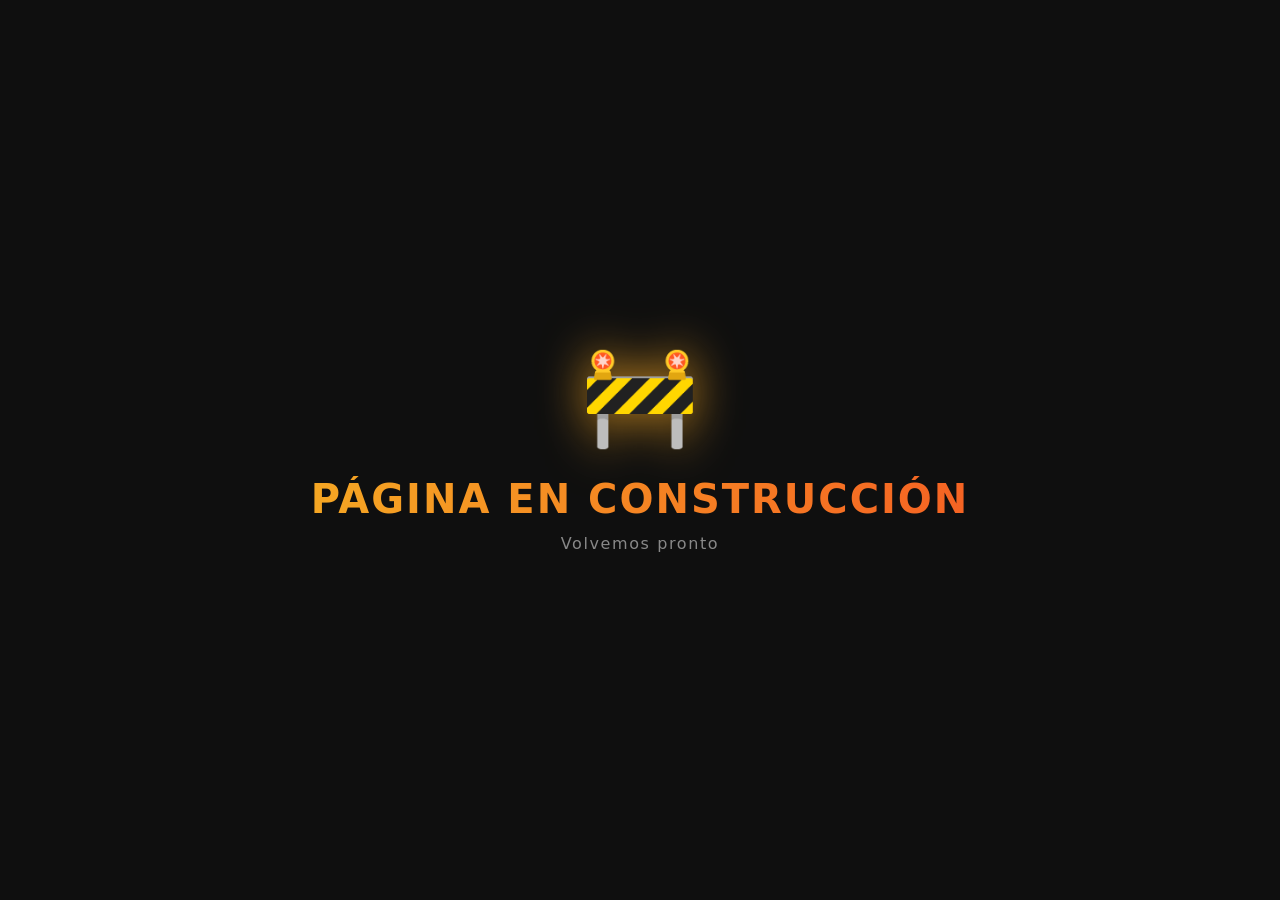
==== index.html @ d02bc83e "commit initial" ====
<!DOCTYPE html>
<html lang="es">
<head>
  <meta charset="UTF-8" />
  <meta name="viewport" content="width=device-width, initial-scale=1.0" />
  <title>Página en Construcción</title>
  <style>
    *, *::before, *::after {
      box-sizing: border-box;
      margin: 0;
      padding: 0;
    }

    body {
      min-height: 100vh;
      display: flex;
      flex-direction: column;
      align-items: center;
      justify-content: center;
      background: #0f0f0f;
      color: #f0f0f0;
      font-family: 'Segoe UI', system-ui, sans-serif;
      overflow: hidden;
    }

    .icon {
      font-size: 6rem;
      animation: bounce 2s ease-in-out infinite;
      filter: drop-shadow(0 0 24px #f5a623cc);
      line-height: 1;
    }

    .title {
      margin-top: 2rem;
      font-size: clamp(1.5rem, 5vw, 2.5rem);
      font-weight: 700;
      letter-spacing: 0.05em;
      text-transform: uppercase;
      background: linear-gradient(90deg, #f5a623, #f56323, #f5a623);
      background-size: 200% auto;
      -webkit-background-clip: text;
      -webkit-text-fill-color: transparent;
      background-clip: text;
      animation: shine 3s linear infinite;
    }

    .subtitle {
      margin-top: 0.75rem;
      font-size: 1rem;
      color: #888;
      letter-spacing: 0.1em;
    }

    @keyframes bounce {
      0%, 100% { transform: translateY(0); }
      50%       { transform: translateY(-18px); }
    }

    @keyframes shine {
      to { background-position: 200% center; }
    }
  </style>
</head>
<body>
  <div class="icon">🚧</div>
  <h1 class="title">Página en Construcción</h1>
  <p class="subtitle">Volvemos pronto</p>
</body>
</html>
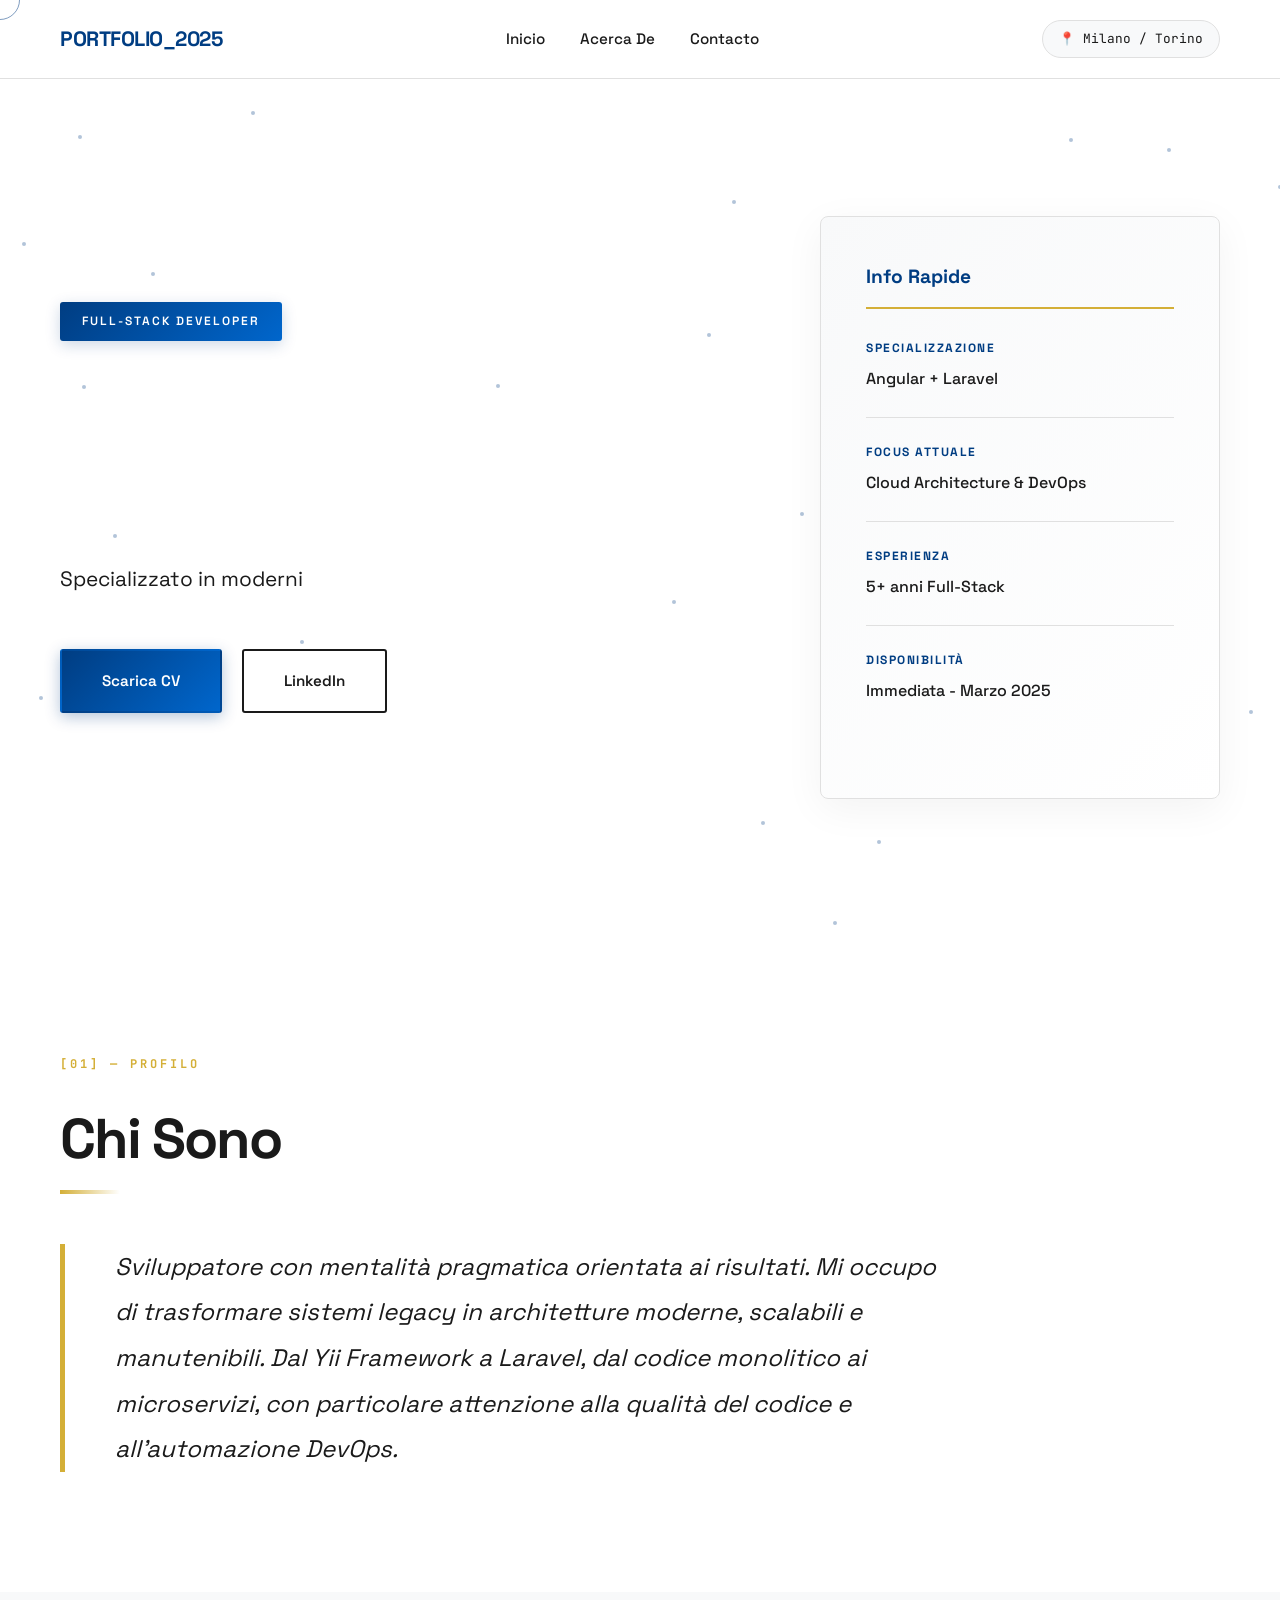
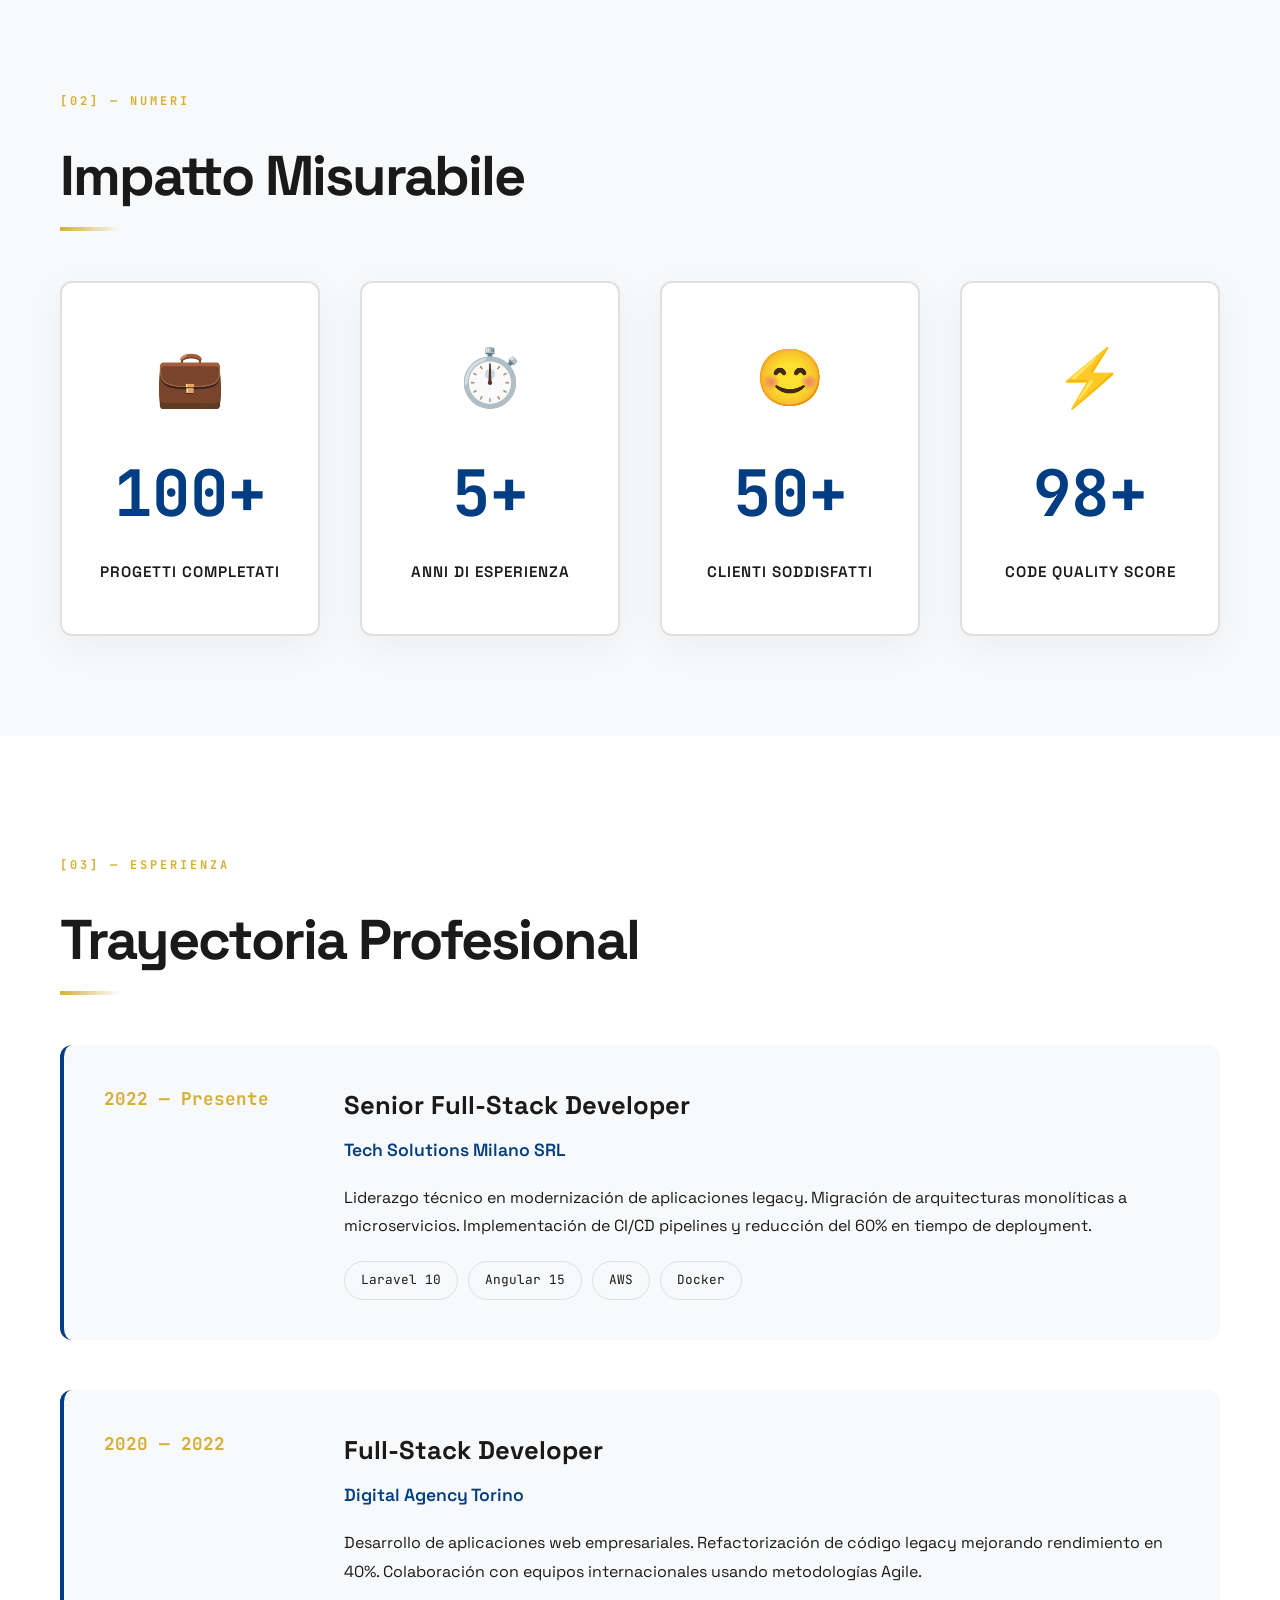
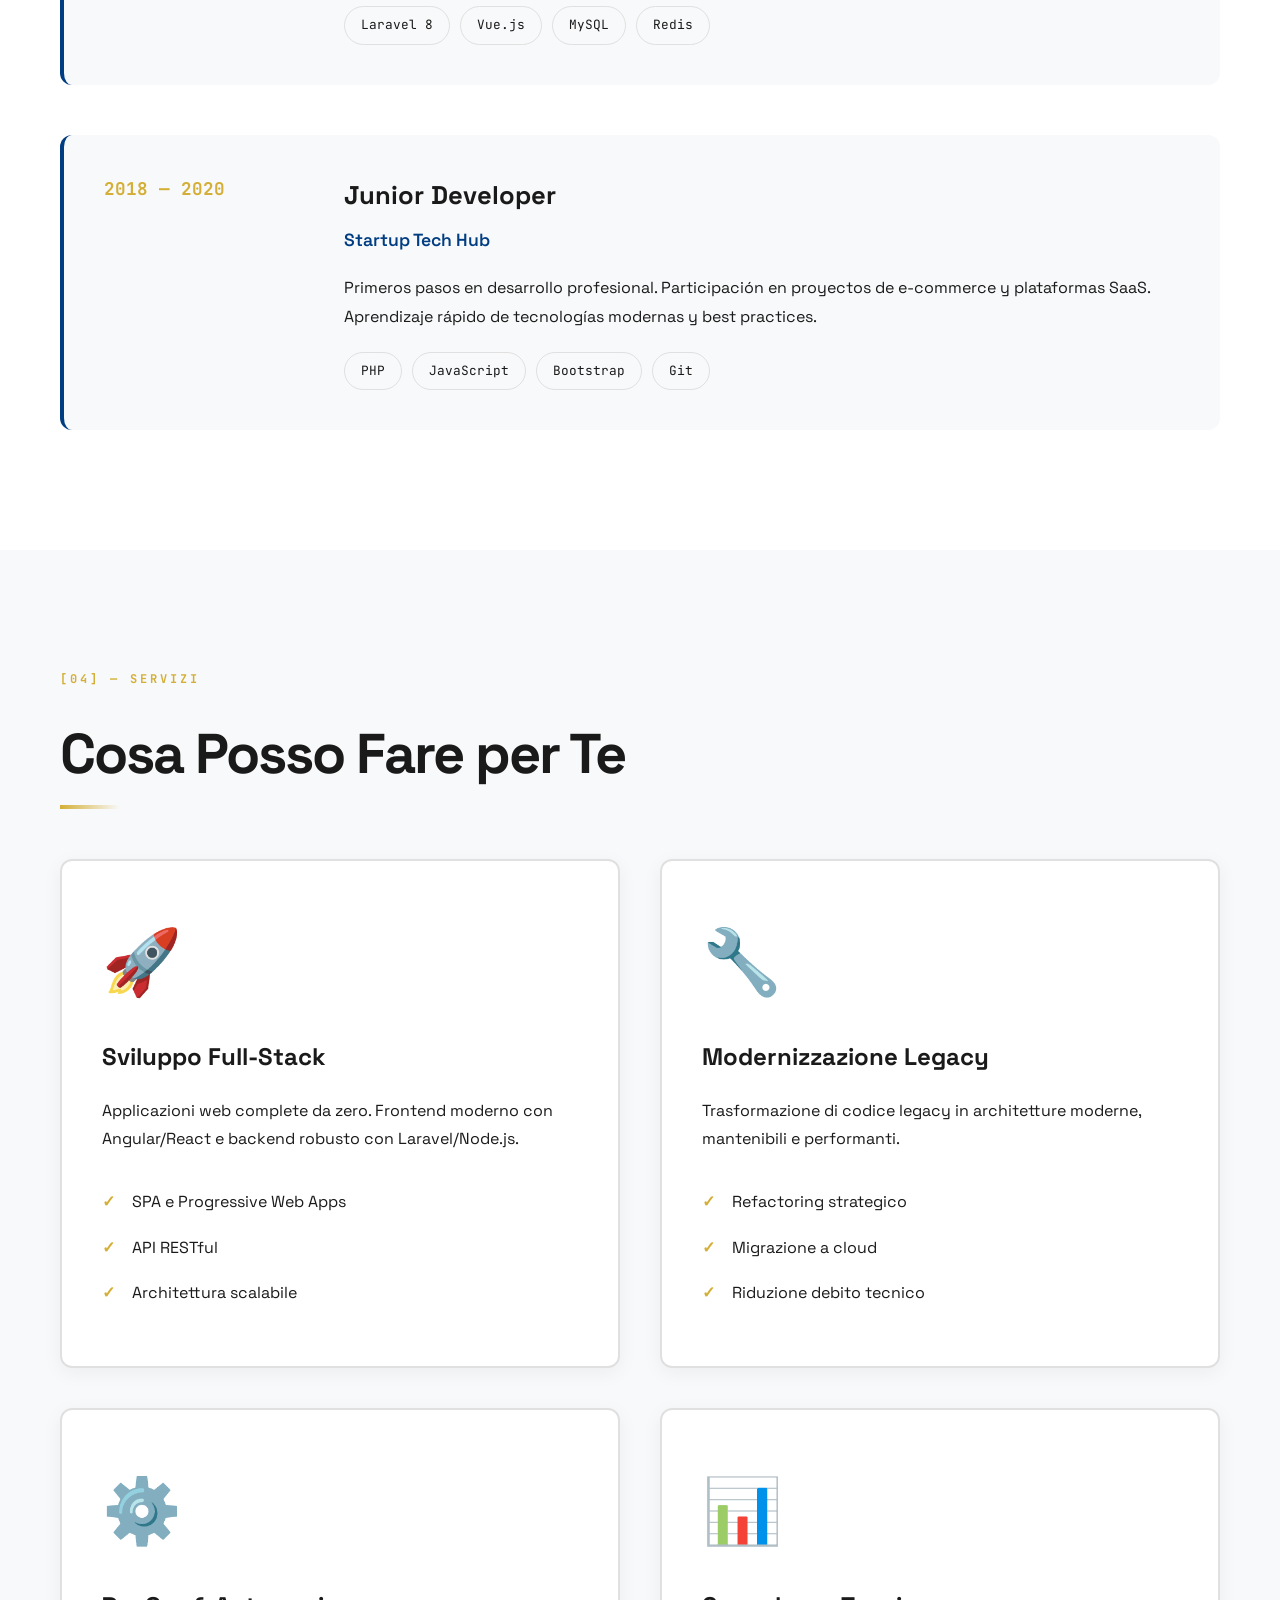
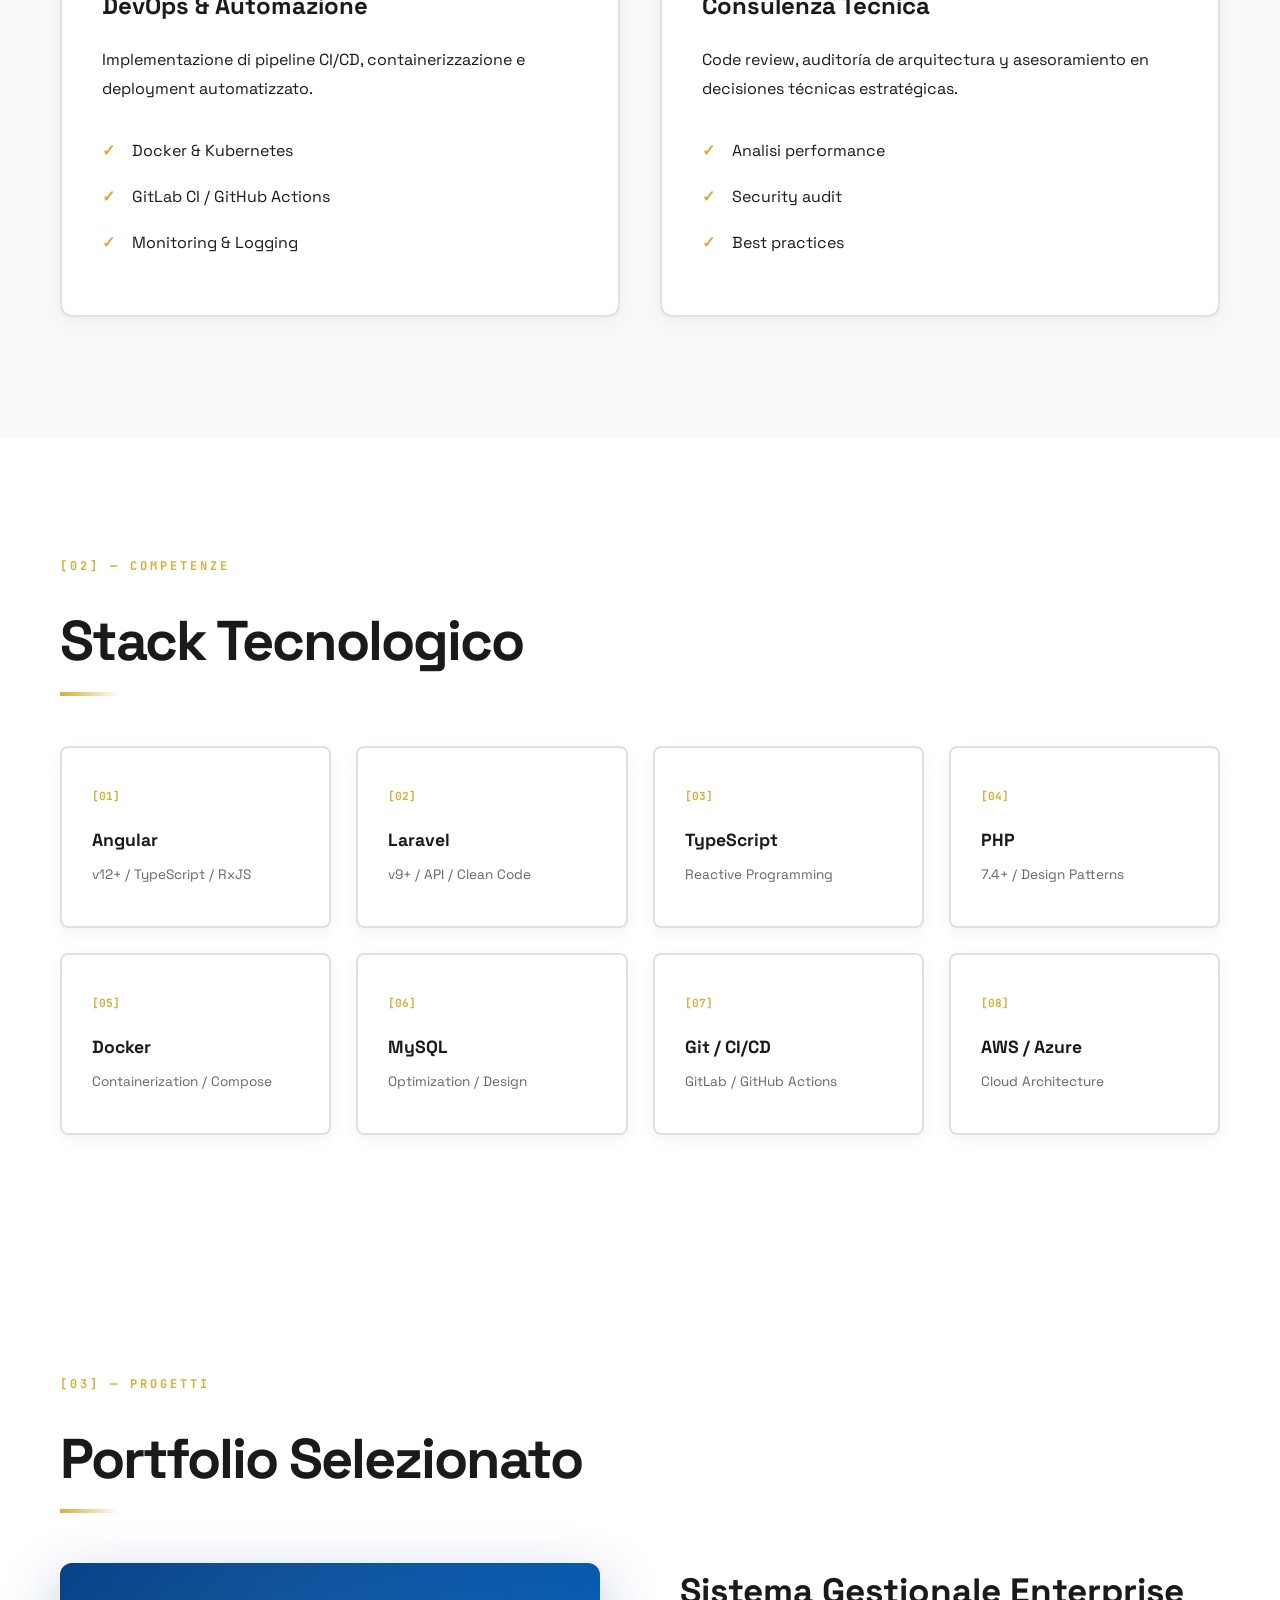
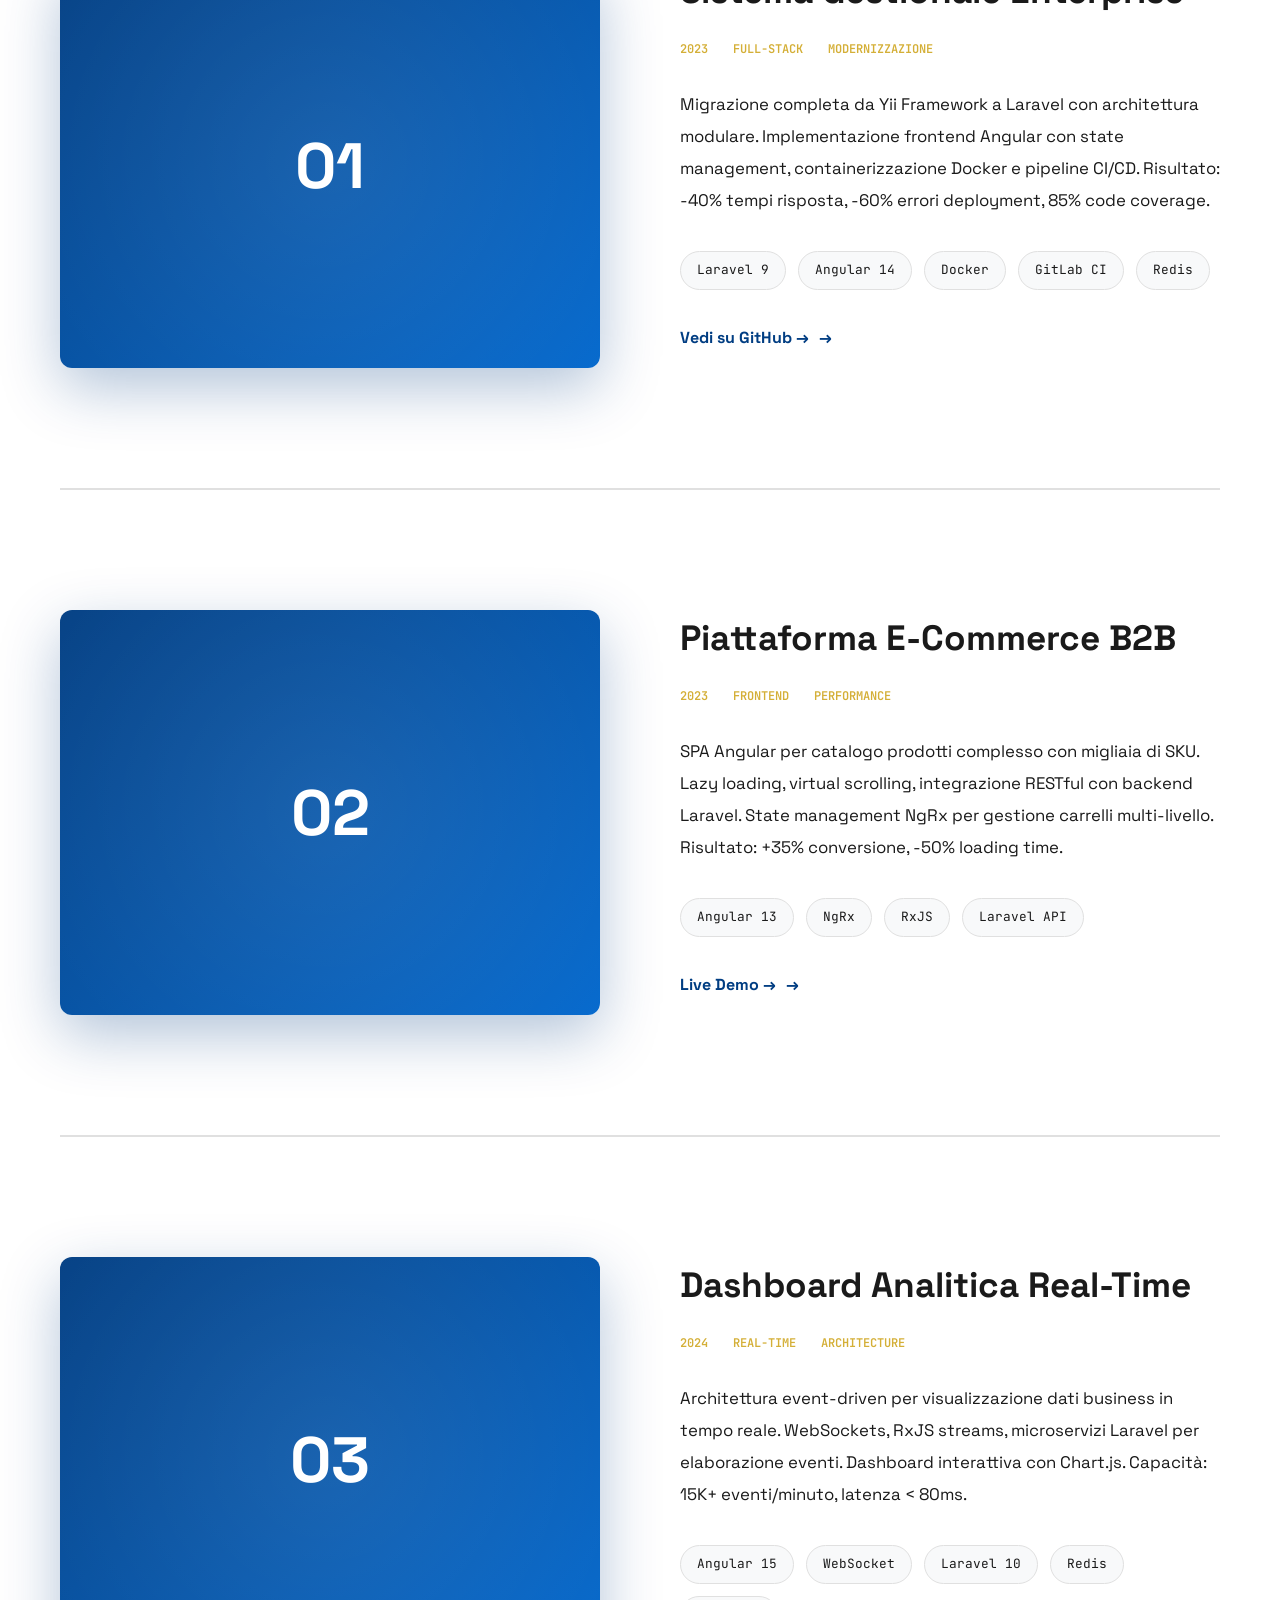
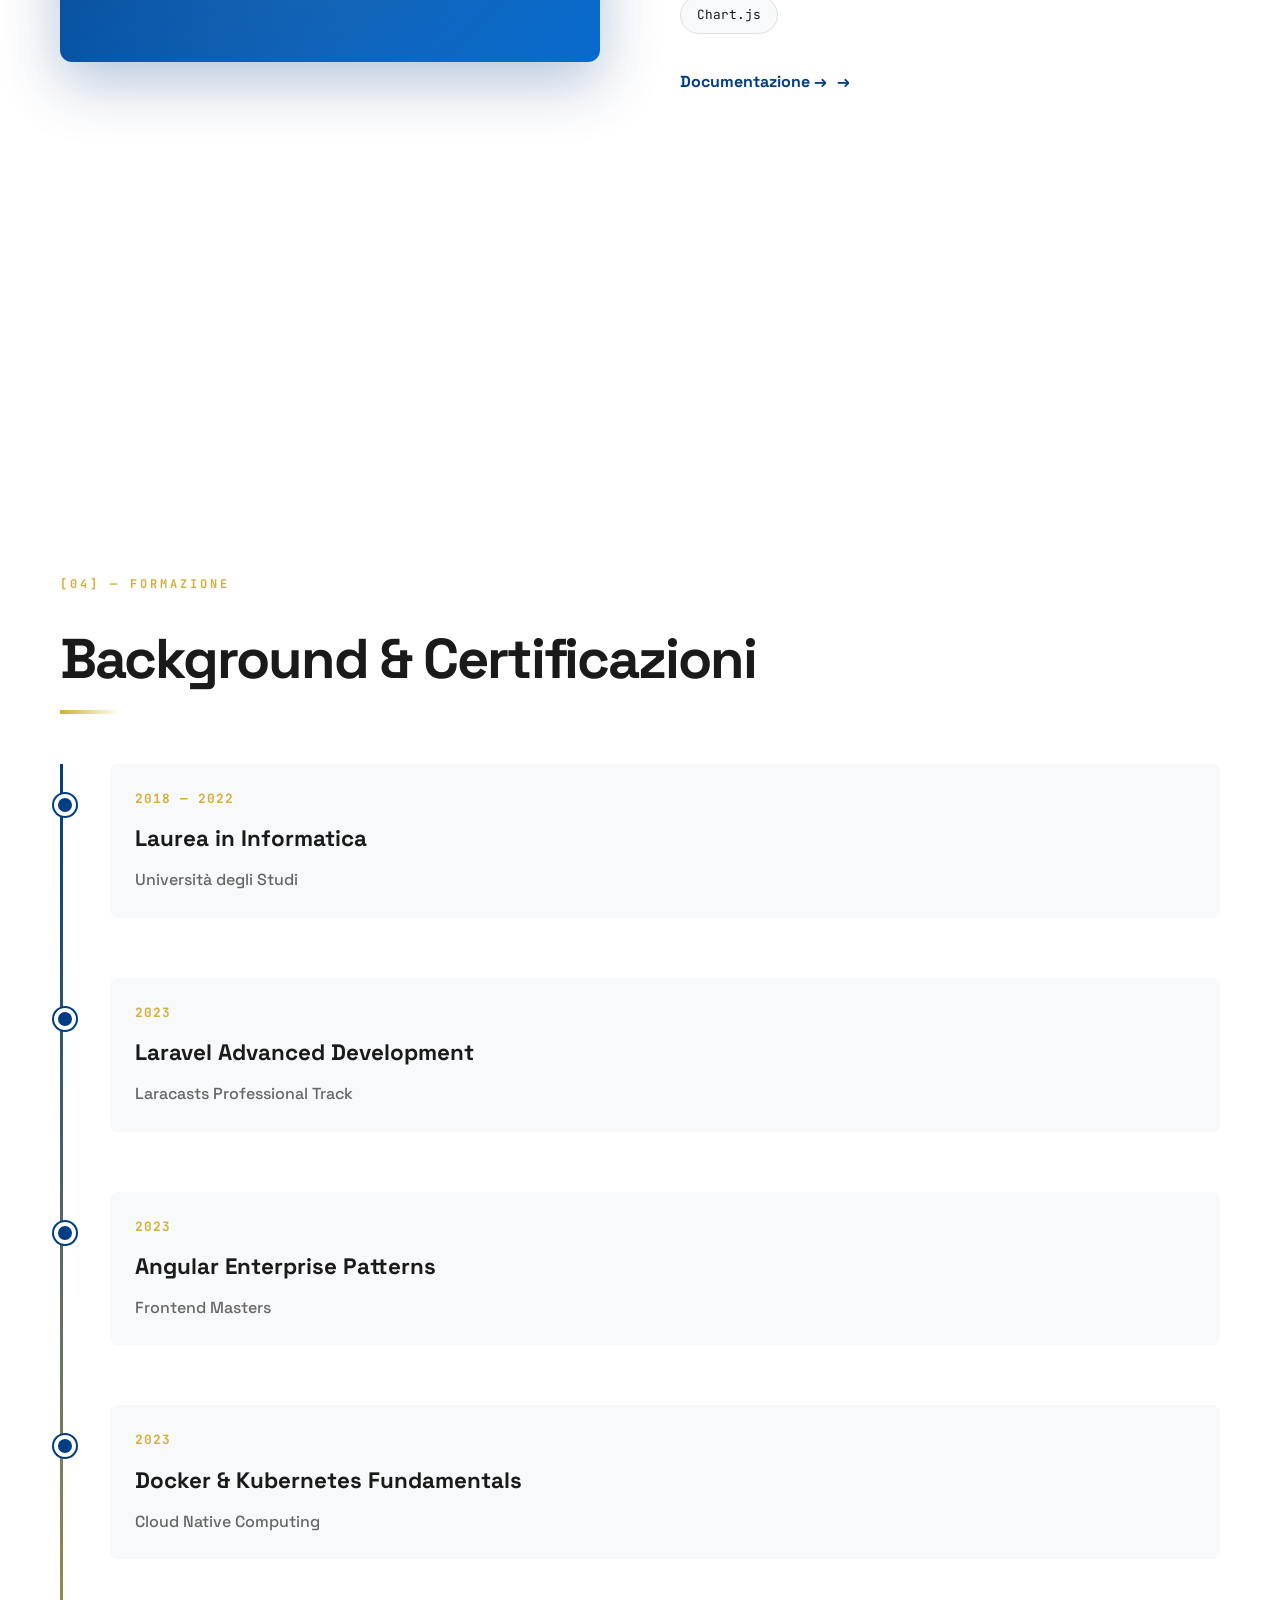
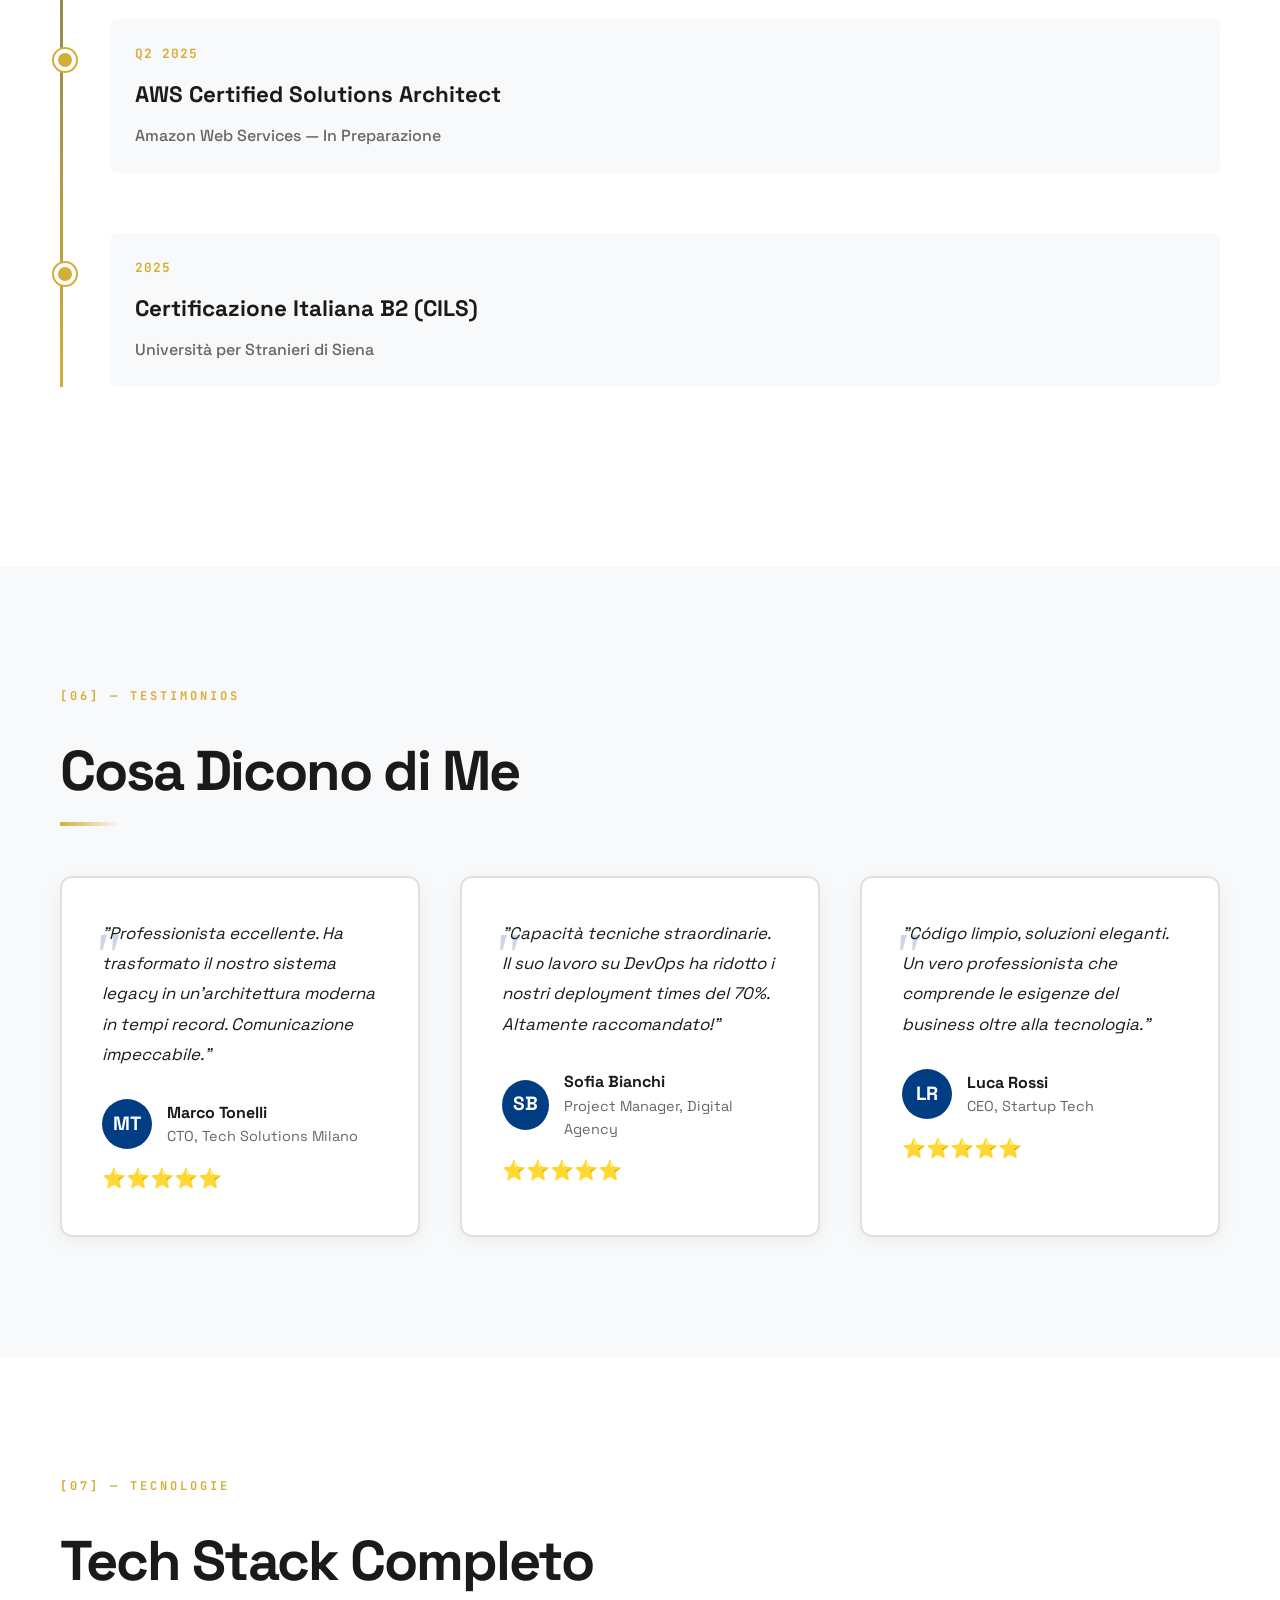
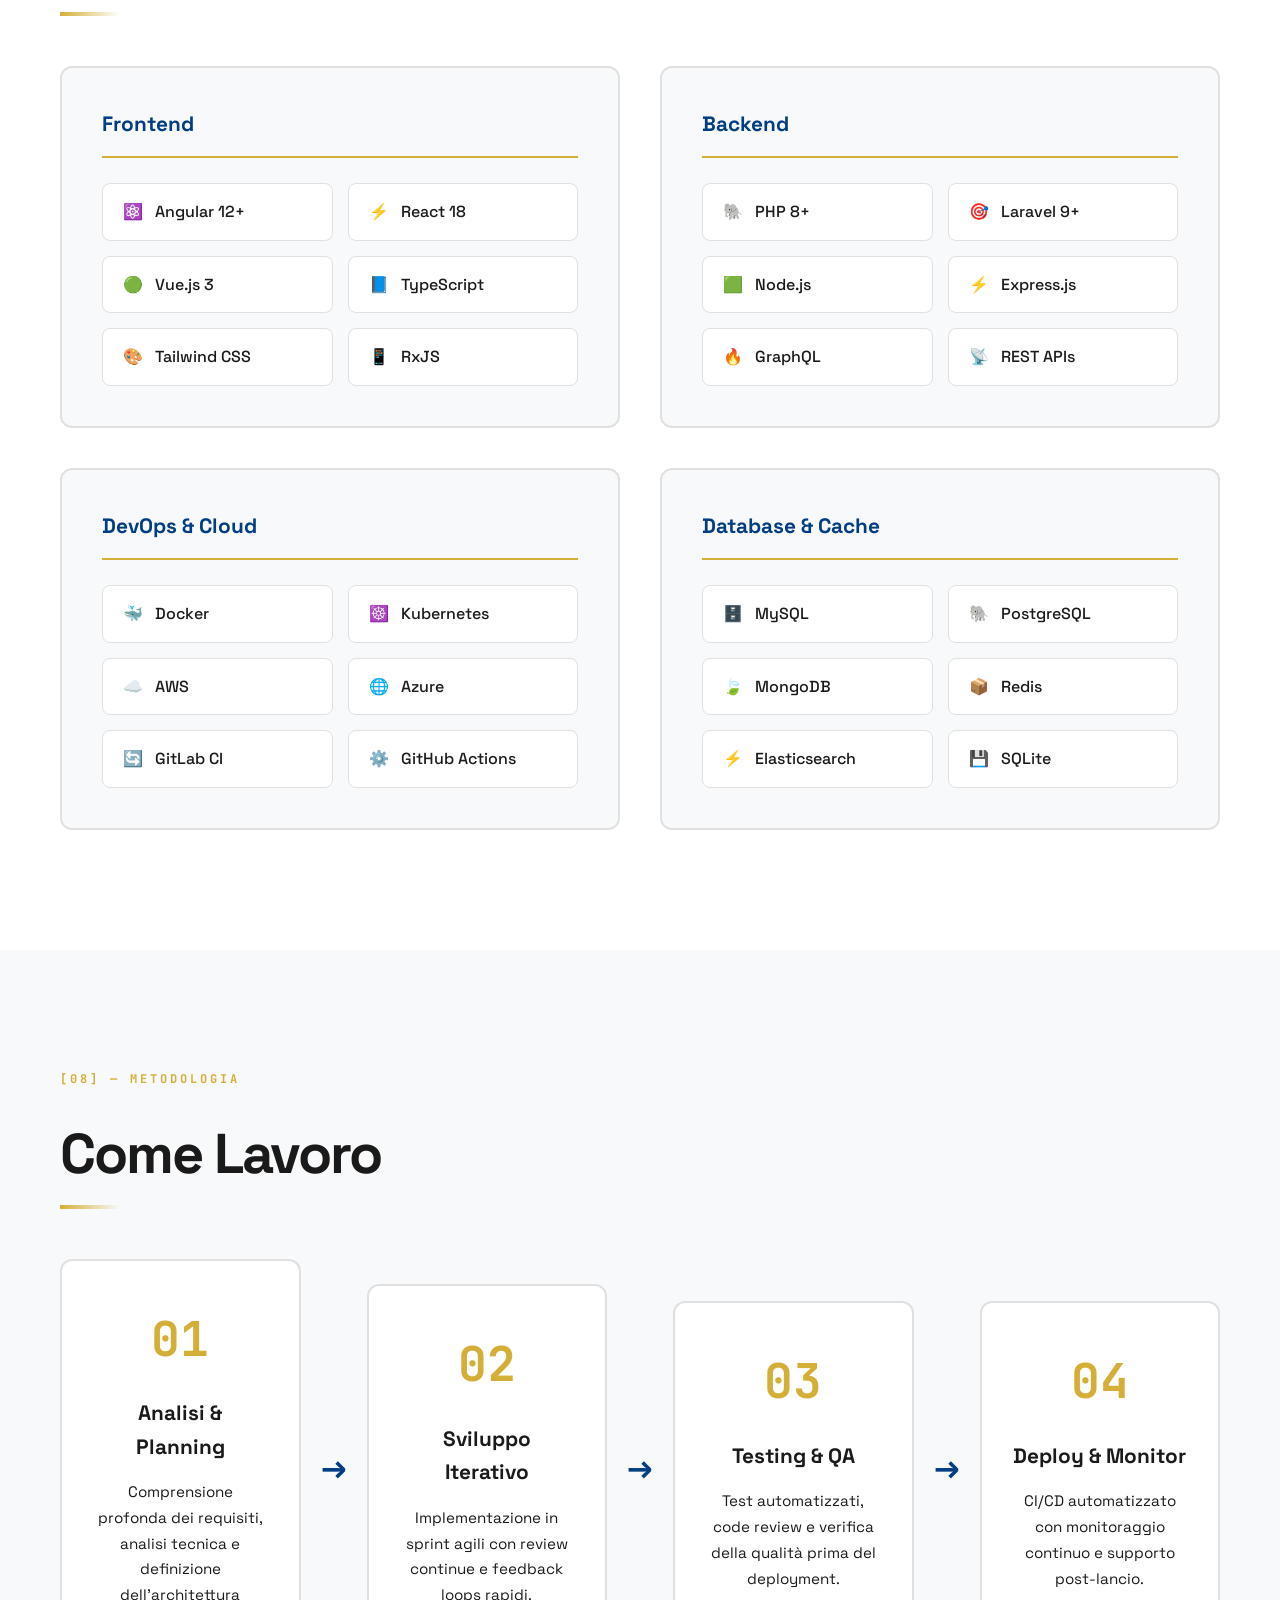
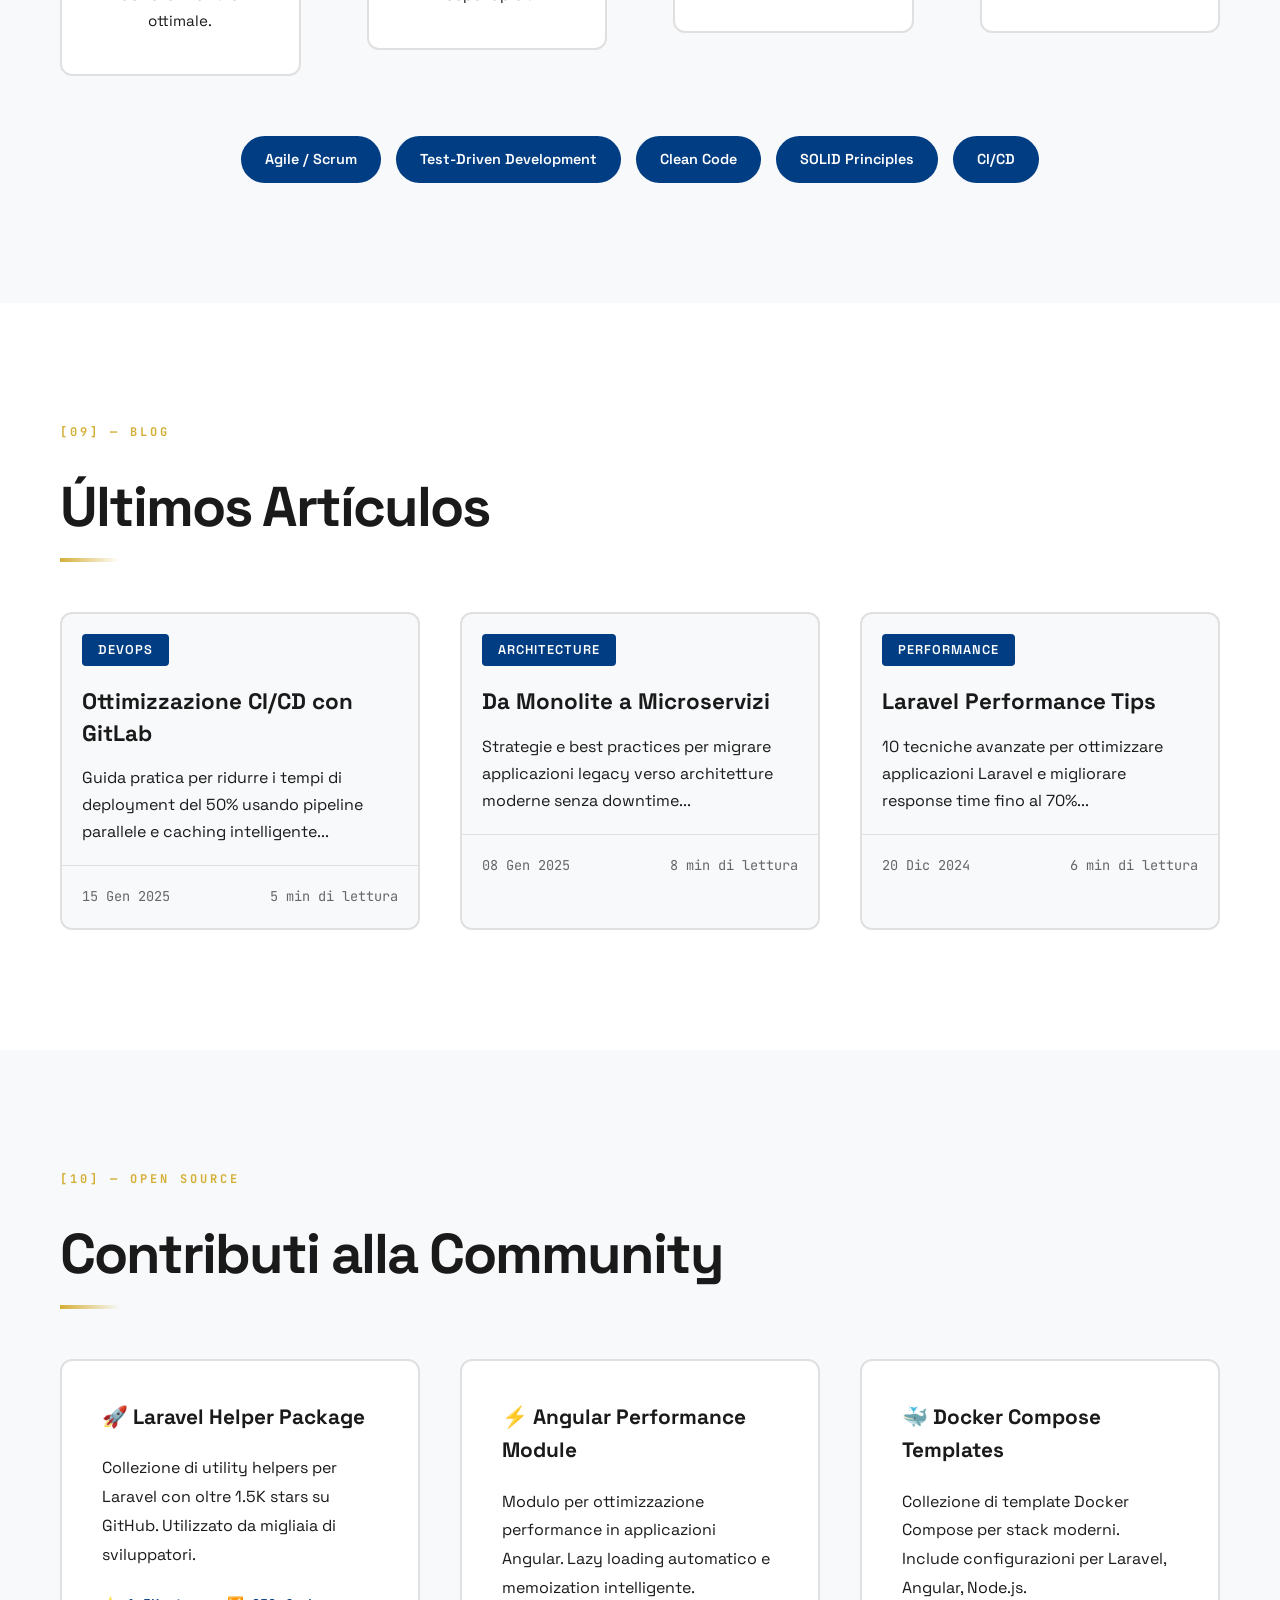
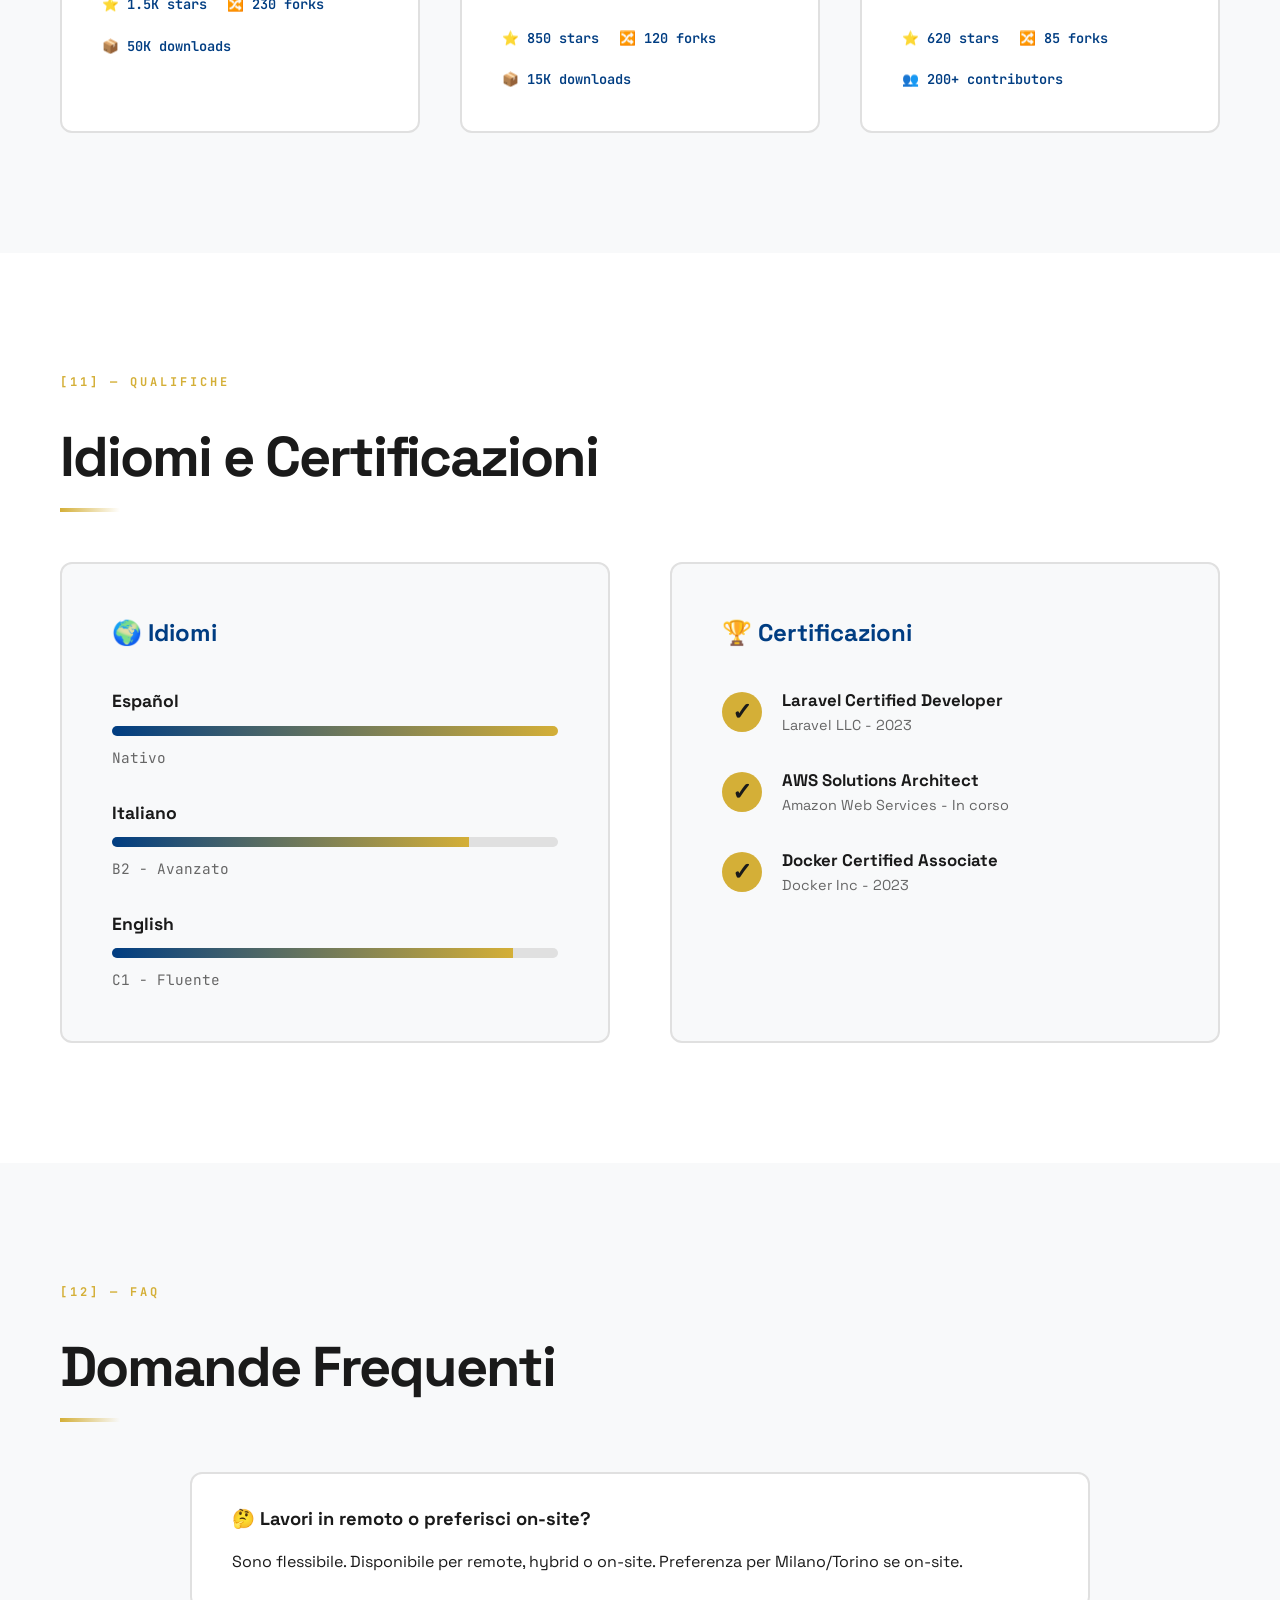
==== commit 88b29cbc: "update deployment" ====
--- a/index.html
+++ b/index.html
@@ -1,69 +1,729 @@
 <!DOCTYPE html>
-<html lang="es">
+<html lang="it">
 <head>
-  <meta charset="UTF-8" />
-  <meta name="viewport" content="width=device-width, initial-scale=1.0" />
-  <title>Página en Construcción</title>
-  <style>
-    *, *::before, *::after {
-      box-sizing: border-box;
-      margin: 0;
-      padding: 0;
-    }
-
-    body {
-      min-height: 100vh;
-      display: flex;
-      flex-direction: column;
-      align-items: center;
-      justify-content: center;
-      background: #0f0f0f;
-      color: #f0f0f0;
-      font-family: 'Segoe UI', system-ui, sans-serif;
-      overflow: hidden;
-    }
-
-    .icon {
-      font-size: 6rem;
-      animation: bounce 2s ease-in-out infinite;
-      filter: drop-shadow(0 0 24px #f5a623cc);
-      line-height: 1;
-    }
-
-    .title {
-      margin-top: 2rem;
-      font-size: clamp(1.5rem, 5vw, 2.5rem);
-      font-weight: 700;
-      letter-spacing: 0.05em;
-      text-transform: uppercase;
-      background: linear-gradient(90deg, #f5a623, #f56323, #f5a623);
-      background-size: 200% auto;
-      -webkit-background-clip: text;
-      -webkit-text-fill-color: transparent;
-      background-clip: text;
-      animation: shine 3s linear infinite;
-    }
-
-    .subtitle {
-      margin-top: 0.75rem;
-      font-size: 1rem;
-      color: #888;
-      letter-spacing: 0.1em;
-    }
-
-    @keyframes bounce {
-      0%, 100% { transform: translateY(0); }
-      50%       { transform: translateY(-18px); }
-    }
-
-    @keyframes shine {
-      to { background-position: 200% center; }
-    }
-  </style>
+    <meta charset="UTF-8">
+    <meta name="viewport" content="width=device-width, initial-scale=1.0">
+    <title>Sviluppatore Full-Stack | Milano</title>
+    <link href="https://fonts.googleapis.com/css2?family=Space+Grotesk:wght@300;400;500;600;700&family=JetBrains+Mono:wght@400;500&display=swap" rel="stylesheet">
+    <link rel="stylesheet" href="styles.css">
 </head>
 <body>
-  <div class="icon">🚧</div>
-  <h1 class="title">Página en Construcción</h1>
-  <p class="subtitle">Volvemos pronto</p>
+    <!-- Navigation -->
+    <nav>
+        <div class="nav-container">
+            <div class="logo">PORTFOLIO_2025</div>
+            <div class="nav-menu">
+                <a href="index.html">Inicio</a>
+                <a href="acerca-de.html">Acerca De</a>
+                <a href="contacto.html">Contacto</a>
+            </div>
+            <div class="nav-location">📍 Milano / Torino</div>
+        </div>
+    </nav>
+
+    <!-- Hero -->
+    <section class="hero">
+        <div class="hero-grid">
+            <div class="hero-content">
+                <div class="hero-label">Full-Stack Developer</div>
+                <div class="typewriter-container">
+                    <h1 class="typewriter">Building Modern</h1>
+                </div>
+                <p class="hero-subtitle">
+                    Specializzato in modernizzazione di architetture legacy verso soluzioni cloud-ready.
+                    Angular, Laravel, DevOps. Pronto per nuove sfide nel Nord Italia.
+                </p>
+                <div class="hero-cta">
+                    <a href="#" class="btn btn-primary">Scarica CV</a>
+                    <a href="#" class="btn btn-secondary">LinkedIn</a>
+                </div>
+            </div>
+
+            <div class="info-card">
+                <h3>Info Rapide</h3>
+                <div class="info-item">
+                    <div class="info-label">Specializzazione</div>
+                    <div class="info-value">Angular + Laravel</div>
+                </div>
+                <div class="info-item">
+                    <div class="info-label">Focus Attuale</div>
+                    <div class="info-value">Cloud Architecture & DevOps</div>
+                </div>
+                <div class="info-item">
+                    <div class="info-label">Esperienza</div>
+                    <div class="info-value">5+ anni Full-Stack</div>
+                </div>
+                <div class="info-item">
+                    <div class="info-label">Disponibilità</div>
+                    <div class="info-value">Immediata - Marzo 2025</div>
+                </div>
+            </div>
+        </div>
+    </section>
+
+    <!-- Profile -->
+    <section id="profilo" class="fade-in-scroll">
+        <div class="section-marker">[01] — PROFILO</div>
+        <h2 class="section-title">Chi Sono</h2>
+        <blockquote class="profile-quote">
+            Sviluppatore con mentalità pragmatica orientata ai risultati. Mi occupo di trasformare sistemi legacy
+            in architetture moderne, scalabili e manutenibili. Dal Yii Framework a Laravel, dal codice monolitico
+            ai microservizi, con particolare attenzione alla qualità del codice e all'automazione DevOps.
+        </blockquote>
+    </section>
+
+    <!-- Statistics -->
+    <section id="statistiche" class="fade-in-scroll" style="background: var(--light-grey); padding: 100px 60px;">
+        <div class="section-marker">[02] — NUMERI</div>
+        <h2 class="section-title">Impatto Misurabile</h2>
+        <div class="stats-grid">
+            <div class="stat-card fade-in-scroll">
+                <div class="stat-icon">💼</div>
+                <div class="stat-number" data-target="100">0</div>
+                <div class="stat-label">Progetti Completati</div>
+            </div>
+            <div class="stat-card fade-in-scroll">
+                <div class="stat-icon">⏱️</div>
+                <div class="stat-number" data-target="5">0</div>
+                <div class="stat-label">Anni di Esperienza</div>
+            </div>
+            <div class="stat-card fade-in-scroll">
+                <div class="stat-icon">😊</div>
+                <div class="stat-number" data-target="50">0</div>
+                <div class="stat-label">Clienti Soddisfatti</div>
+            </div>
+            <div class="stat-card fade-in-scroll">
+                <div class="stat-icon">⚡</div>
+                <div class="stat-number" data-target="98">0</div>
+                <div class="stat-label">Code Quality Score</div>
+            </div>
+        </div>
+    </section>
+
+    <!-- Work Experience -->
+    <section id="esperienza" class="fade-in-scroll">
+        <div class="section-marker">[03] — ESPERIENZA</div>
+        <h2 class="section-title">Trayectoria Profesional</h2>
+        <div class="experience-timeline">
+            <div class="experience-item fade-in-scroll">
+                <div class="experience-period">2022 — Presente</div>
+                <div class="experience-content">
+                    <h3 class="experience-title">Senior Full-Stack Developer</h3>
+                    <div class="experience-company">Tech Solutions Milano SRL</div>
+                    <p class="experience-description">
+                        Liderazgo técnico en modernización de aplicaciones legacy. Migración de arquitecturas monolíticas
+                        a microservicios. Implementación de CI/CD pipelines y reducción del 60% en tiempo de deployment.
+                    </p>
+                    <div class="experience-tags">
+                        <span class="tag">Laravel 10</span>
+                        <span class="tag">Angular 15</span>
+                        <span class="tag">AWS</span>
+                        <span class="tag">Docker</span>
+                    </div>
+                </div>
+            </div>
+            <div class="experience-item fade-in-scroll">
+                <div class="experience-period">2020 — 2022</div>
+                <div class="experience-content">
+                    <h3 class="experience-title">Full-Stack Developer</h3>
+                    <div class="experience-company">Digital Agency Torino</div>
+                    <p class="experience-description">
+                        Desarrollo de aplicaciones web empresariales. Refactorización de código legacy mejorando
+                        rendimiento en 40%. Colaboración con equipos internacionales usando metodologías Agile.
+                    </p>
+                    <div class="experience-tags">
+                        <span class="tag">Laravel 8</span>
+                        <span class="tag">Vue.js</span>
+                        <span class="tag">MySQL</span>
+                        <span class="tag">Redis</span>
+                    </div>
+                </div>
+            </div>
+            <div class="experience-item fade-in-scroll">
+                <div class="experience-period">2018 — 2020</div>
+                <div class="experience-content">
+                    <h3 class="experience-title">Junior Developer</h3>
+                    <div class="experience-company">Startup Tech Hub</div>
+                    <p class="experience-description">
+                        Primeros pasos en desarrollo profesional. Participación en proyectos de e-commerce y
+                        plataformas SaaS. Aprendizaje rápido de tecnologías modernas y best practices.
+                    </p>
+                    <div class="experience-tags">
+                        <span class="tag">PHP</span>
+                        <span class="tag">JavaScript</span>
+                        <span class="tag">Bootstrap</span>
+                        <span class="tag">Git</span>
+                    </div>
+                </div>
+            </div>
+        </div>
+    </section>
+
+    <!-- Services -->
+    <section id="servizi" class="fade-in-scroll" style="background: var(--light-grey);">
+        <div class="section-marker">[04] — SERVIZI</div>
+        <h2 class="section-title">Cosa Posso Fare per Te</h2>
+        <div class="services-grid">
+            <div class="service-card fade-in-scroll">
+                <div class="service-icon">🚀</div>
+                <h3>Sviluppo Full-Stack</h3>
+                <p>Applicazioni web complete da zero. Frontend moderno con Angular/React e backend robusto con Laravel/Node.js.</p>
+                <ul class="service-features">
+                    <li>SPA e Progressive Web Apps</li>
+                    <li>API RESTful</li>
+                    <li>Architettura scalabile</li>
+                </ul>
+            </div>
+            <div class="service-card fade-in-scroll">
+                <div class="service-icon">🔧</div>
+                <h3>Modernizzazione Legacy</h3>
+                <p>Trasformazione di codice legacy in architetture moderne, mantenibili e performanti.</p>
+                <ul class="service-features">
+                    <li>Refactoring strategico</li>
+                    <li>Migrazione a cloud</li>
+                    <li>Riduzione debito tecnico</li>
+                </ul>
+            </div>
+            <div class="service-card fade-in-scroll">
+                <div class="service-icon">⚙️</div>
+                <h3>DevOps & Automazione</h3>
+                <p>Implementazione di pipeline CI/CD, containerizzazione e deployment automatizzato.</p>
+                <ul class="service-features">
+                    <li>Docker & Kubernetes</li>
+                    <li>GitLab CI / GitHub Actions</li>
+                    <li>Monitoring & Logging</li>
+                </ul>
+            </div>
+            <div class="service-card fade-in-scroll">
+                <div class="service-icon">📊</div>
+                <h3>Consulenza Tecnica</h3>
+                <p>Code review, auditoría de arquitectura y asesoramiento en decisiones técnicas estratégicas.</p>
+                <ul class="service-features">
+                    <li>Analisi performance</li>
+                    <li>Security audit</li>
+                    <li>Best practices</li>
+                </ul>
+            </div>
+        </div>
+    </section>
+
+    <!-- Skills -->
+    <section id="competenze" class="fade-in-scroll">
+        <div class="section-marker">[02] — COMPETENZE</div>
+        <h2 class="section-title">Stack Tecnologico</h2>
+        <div class="skills-grid">
+            <div class="skill-cell">
+                <div class="skill-number">[01]</div>
+                <div class="skill-name">Angular</div>
+                <div class="skill-level">v12+ / TypeScript / RxJS</div>
+            </div>
+            <div class="skill-cell">
+                <div class="skill-number">[02]</div>
+                <div class="skill-name">Laravel</div>
+                <div class="skill-level">v9+ / API / Clean Code</div>
+            </div>
+            <div class="skill-cell">
+                <div class="skill-number">[03]</div>
+                <div class="skill-name">TypeScript</div>
+                <div class="skill-level">Reactive Programming</div>
+            </div>
+            <div class="skill-cell">
+                <div class="skill-number">[04]</div>
+                <div class="skill-name">PHP</div>
+                <div class="skill-level">7.4+ / Design Patterns</div>
+            </div>
+            <div class="skill-cell">
+                <div class="skill-number">[05]</div>
+                <div class="skill-name">Docker</div>
+                <div class="skill-level">Containerization / Compose</div>
+            </div>
+            <div class="skill-cell">
+                <div class="skill-number">[06]</div>
+                <div class="skill-name">MySQL</div>
+                <div class="skill-level">Optimization / Design</div>
+            </div>
+            <div class="skill-cell">
+                <div class="skill-number">[07]</div>
+                <div class="skill-name">Git / CI/CD</div>
+                <div class="skill-level">GitLab / GitHub Actions</div>
+            </div>
+            <div class="skill-cell">
+                <div class="skill-number">[08]</div>
+                <div class="skill-name">AWS / Azure</div>
+                <div class="skill-level">Cloud Architecture</div>
+            </div>
+        </div>
+    </section>
+
+    <!-- Projects -->
+    <section id="progetti" class="fade-in-scroll">
+        <div class="section-marker">[03] — PROGETTI</div>
+        <h2 class="section-title">Portfolio Selezionato</h2>
+
+        <div class="project">
+            <div class="project-image-placeholder">01</div>
+            <div class="project-content">
+                <h3>Sistema Gestionale Enterprise</h3>
+                <div class="project-meta">
+                    <span>2023</span>
+                    <span>FULL-STACK</span>
+                    <span>MODERNIZZAZIONE</span>
+                </div>
+                <p class="project-description">
+                    Migrazione completa da Yii Framework a Laravel con architettura modulare. Implementazione frontend
+                    Angular con state management, containerizzazione Docker e pipeline CI/CD. Risultato: -40% tempi risposta,
+                    -60% errori deployment, 85% code coverage.
+                </p>
+                <div class="project-tags">
+                    <span class="tag">Laravel 9</span>
+                    <span class="tag">Angular 14</span>
+                    <span class="tag">Docker</span>
+                    <span class="tag">GitLab CI</span>
+                    <span class="tag">Redis</span>
+                </div>
+                <a href="#" class="project-link">Vedi su GitHub →</a>
+            </div>
+        </div>
+
+        <div class="project">
+            <div class="project-image-placeholder">02</div>
+            <div class="project-content">
+                <h3>Piattaforma E-Commerce B2B</h3>
+                <div class="project-meta">
+                    <span>2023</span>
+                    <span>FRONTEND</span>
+                    <span>PERFORMANCE</span>
+                </div>
+                <p class="project-description">
+                    SPA Angular per catalogo prodotti complesso con migliaia di SKU. Lazy loading, virtual scrolling,
+                    integrazione RESTful con backend Laravel. State management NgRx per gestione carrelli multi-livello.
+                    Risultato: +35% conversione, -50% loading time.
+                </p>
+                <div class="project-tags">
+                    <span class="tag">Angular 13</span>
+                    <span class="tag">NgRx</span>
+                    <span class="tag">RxJS</span>
+                    <span class="tag">Laravel API</span>
+                </div>
+                <a href="#" class="project-link">Live Demo →</a>
+            </div>
+        </div>
+
+        <div class="project">
+            <div class="project-image-placeholder">03</div>
+            <div class="project-content">
+                <h3>Dashboard Analitica Real-Time</h3>
+                <div class="project-meta">
+                    <span>2024</span>
+                    <span>REAL-TIME</span>
+                    <span>ARCHITECTURE</span>
+                </div>
+                <p class="project-description">
+                    Architettura event-driven per visualizzazione dati business in tempo reale. WebSockets, RxJS streams,
+                    microservizi Laravel per elaborazione eventi. Dashboard interattiva con Chart.js.
+                    Capacità: 15K+ eventi/minuto, latenza < 80ms.
+                </p>
+                <div class="project-tags">
+                    <span class="tag">Angular 15</span>
+                    <span class="tag">WebSocket</span>
+                    <span class="tag">Laravel 10</span>
+                    <span class="tag">Redis</span>
+                    <span class="tag">Chart.js</span>
+                </div>
+                <a href="#" class="project-link">Documentazione →</a>
+            </div>
+        </div>
+    </section>
+
+    <!-- Education -->
+    <section class="fade-in-scroll">
+        <div class="section-marker">[04] — FORMAZIONE</div>
+        <h2 class="section-title">Background & Certificazioni</h2>
+        <div class="education-timeline">
+            <div class="timeline-item">
+                <div class="timeline-year">2018 — 2022</div>
+                <h3 class="timeline-title">Laurea in Informatica</h3>
+                <p class="timeline-institution">Università degli Studi</p>
+            </div>
+
+            <div class="timeline-item">
+                <div class="timeline-year">2023</div>
+                <h3 class="timeline-title">Laravel Advanced Development</h3>
+                <p class="timeline-institution">Laracasts Professional Track</p>
+            </div>
+
+            <div class="timeline-item">
+                <div class="timeline-year">2023</div>
+                <h3 class="timeline-title">Angular Enterprise Patterns</h3>
+                <p class="timeline-institution">Frontend Masters</p>
+            </div>
+
+            <div class="timeline-item">
+                <div class="timeline-year">2023</div>
+                <h3 class="timeline-title">Docker & Kubernetes Fundamentals</h3>
+                <p class="timeline-institution">Cloud Native Computing</p>
+            </div>
+
+            <div class="timeline-item future">
+                <div class="timeline-year">Q2 2025</div>
+                <h3 class="timeline-title">AWS Certified Solutions Architect</h3>
+                <p class="timeline-institution">Amazon Web Services — In Preparazione</p>
+            </div>
+
+            <div class="timeline-item future">
+                <div class="timeline-year">2025</div>
+                <h3 class="timeline-title">Certificazione Italiana B2 (CILS)</h3>
+                <p class="timeline-institution">Università per Stranieri di Siena</p>
+            </div>
+        </div>
+    </section>
+
+    <!-- Testimonials -->
+    <section id="testimonios" class="fade-in-scroll" style="background: var(--light-grey);">
+        <div class="section-marker">[06] — TESTIMONIOS</div>
+        <h2 class="section-title">Cosa Dicono di Me</h2>
+        <div class="testimonials-grid">
+            <div class="testimonial-card fade-in-scroll">
+                <div class="testimonial-quote">"Professionista eccellente. Ha trasformato il nostro sistema legacy in un'architettura moderna in tempi record. Comunicazione impeccabile."</div>
+                <div class="testimonial-author">
+                    <div class="author-avatar">MT</div>
+                    <div class="author-info">
+                        <div class="author-name">Marco Tonelli</div>
+                        <div class="author-role">CTO, Tech Solutions Milano</div>
+                    </div>
+                </div>
+                <div class="testimonial-rating">⭐⭐⭐⭐⭐</div>
+            </div>
+            <div class="testimonial-card fade-in-scroll">
+                <div class="testimonial-quote">"Capacità tecniche straordinarie. Il suo lavoro su DevOps ha ridotto i nostri deployment times del 70%. Altamente raccomandato!"</div>
+                <div class="testimonial-author">
+                    <div class="author-avatar">SB</div>
+                    <div class="author-info">
+                        <div class="author-name">Sofia Bianchi</div>
+                        <div class="author-role">Project Manager, Digital Agency</div>
+                    </div>
+                </div>
+                <div class="testimonial-rating">⭐⭐⭐⭐⭐</div>
+            </div>
+            <div class="testimonial-card fade-in-scroll">
+                <div class="testimonial-quote">"Código limpio, soluzioni eleganti. Un vero professionista che comprende le esigenze del business oltre alla tecnologia."</div>
+                <div class="testimonial-author">
+                    <div class="author-avatar">LR</div>
+                    <div class="author-info">
+                        <div class="author-name">Luca Rossi</div>
+                        <div class="author-role">CEO, Startup Tech</div>
+                    </div>
+                </div>
+                <div class="testimonial-rating">⭐⭐⭐⭐⭐</div>
+            </div>
+        </div>
+    </section>
+
+    <!-- Tech Stack Detailed -->
+    <section id="techstack" class="fade-in-scroll">
+        <div class="section-marker">[07] — TECNOLOGIE</div>
+        <h2 class="section-title">Tech Stack Completo</h2>
+        <div class="tech-categories">
+            <div class="tech-category fade-in-scroll">
+                <h3 class="tech-category-title">Frontend</h3>
+                <div class="tech-items">
+                    <div class="tech-item"><span class="tech-icon">⚛️</span> Angular 12+</div>
+                    <div class="tech-item"><span class="tech-icon">⚡</span> React 18</div>
+                    <div class="tech-item"><span class="tech-icon">🟢</span> Vue.js 3</div>
+                    <div class="tech-item"><span class="tech-icon">📘</span> TypeScript</div>
+                    <div class="tech-item"><span class="tech-icon">🎨</span> Tailwind CSS</div>
+                    <div class="tech-item"><span class="tech-icon">📱</span> RxJS</div>
+                </div>
+            </div>
+            <div class="tech-category fade-in-scroll">
+                <h3 class="tech-category-title">Backend</h3>
+                <div class="tech-items">
+                    <div class="tech-item"><span class="tech-icon">🐘</span> PHP 8+</div>
+                    <div class="tech-item"><span class="tech-icon">🎯</span> Laravel 9+</div>
+                    <div class="tech-item"><span class="tech-icon">🟩</span> Node.js</div>
+                    <div class="tech-item"><span class="tech-icon">⚡</span> Express.js</div>
+                    <div class="tech-item"><span class="tech-icon">🔥</span> GraphQL</div>
+                    <div class="tech-item"><span class="tech-icon">📡</span> REST APIs</div>
+                </div>
+            </div>
+            <div class="tech-category fade-in-scroll">
+                <h3 class="tech-category-title">DevOps & Cloud</h3>
+                <div class="tech-items">
+                    <div class="tech-item"><span class="tech-icon">🐳</span> Docker</div>
+                    <div class="tech-item"><span class="tech-icon">☸️</span> Kubernetes</div>
+                    <div class="tech-item"><span class="tech-icon">☁️</span> AWS</div>
+                    <div class="tech-item"><span class="tech-icon">🌐</span> Azure</div>
+                    <div class="tech-item"><span class="tech-icon">🔄</span> GitLab CI</div>
+                    <div class="tech-item"><span class="tech-icon">⚙️</span> GitHub Actions</div>
+                </div>
+            </div>
+            <div class="tech-category fade-in-scroll">
+                <h3 class="tech-category-title">Database & Cache</h3>
+                <div class="tech-items">
+                    <div class="tech-item"><span class="tech-icon">🗄️</span> MySQL</div>
+                    <div class="tech-item"><span class="tech-icon">🐘</span> PostgreSQL</div>
+                    <div class="tech-item"><span class="tech-icon">🍃</span> MongoDB</div>
+                    <div class="tech-item"><span class="tech-icon">📦</span> Redis</div>
+                    <div class="tech-item"><span class="tech-icon">⚡</span> Elasticsearch</div>
+                    <div class="tech-item"><span class="tech-icon">💾</span> SQLite</div>
+                </div>
+            </div>
+        </div>
+    </section>
+
+    <!-- Process / Methodology -->
+    <section id="processo" class="fade-in-scroll" style="background: var(--light-grey);">
+        <div class="section-marker">[08] — METODOLOGIA</div>
+        <h2 class="section-title">Come Lavoro</h2>
+        <div class="process-steps">
+            <div class="process-step fade-in-scroll">
+                <div class="process-number">01</div>
+                <h3 class="process-title">Analisi & Planning</h3>
+                <p class="process-description">Comprensione profonda dei requisiti, analisi tecnica e definizione dell'architettura ottimale.</p>
+            </div>
+            <div class="process-arrow">→</div>
+            <div class="process-step fade-in-scroll">
+                <div class="process-number">02</div>
+                <h3 class="process-title">Sviluppo Iterativo</h3>
+                <p class="process-description">Implementazione in sprint agili con review continue e feedback loops rapidi.</p>
+            </div>
+            <div class="process-arrow">→</div>
+            <div class="process-step fade-in-scroll">
+                <div class="process-number">03</div>
+                <h3 class="process-title">Testing & QA</h3>
+                <p class="process-description">Test automatizzati, code review e verifica della qualità prima del deployment.</p>
+            </div>
+            <div class="process-arrow">→</div>
+            <div class="process-step fade-in-scroll">
+                <div class="process-number">04</div>
+                <h3 class="process-title">Deploy & Monitor</h3>
+                <p class="process-description">CI/CD automatizzato con monitoraggio continuo e supporto post-lancio.</p>
+            </div>
+        </div>
+        <div class="methodology-badges">
+            <span class="methodology-badge">Agile / Scrum</span>
+            <span class="methodology-badge">Test-Driven Development</span>
+            <span class="methodology-badge">Clean Code</span>
+            <span class="methodology-badge">SOLID Principles</span>
+            <span class="methodology-badge">CI/CD</span>
+        </div>
+    </section>
+
+    <!-- Blog / Articles -->
+    <section id="blog" class="fade-in-scroll">
+        <div class="section-marker">[09] — BLOG</div>
+        <h2 class="section-title">Últimos Artículos</h2>
+        <div class="blog-grid">
+            <article class="blog-card fade-in-scroll">
+                <div class="blog-category">DevOps</div>
+                <h3 class="blog-title">Ottimizzazione CI/CD con GitLab</h3>
+                <p class="blog-excerpt">Guida pratica per ridurre i tempi di deployment del 50% usando pipeline parallele e caching intelligente...</p>
+                <div class="blog-meta">
+                    <span class="blog-date">15 Gen 2025</span>
+                    <span class="blog-reading">5 min di lettura</span>
+                </div>
+            </article>
+            <article class="blog-card fade-in-scroll">
+                <div class="blog-category">Architecture</div>
+                <h3 class="blog-title">Da Monolite a Microservizi</h3>
+                <p class="blog-excerpt">Strategie e best practices per migrare applicazioni legacy verso architetture moderne senza downtime...</p>
+                <div class="blog-meta">
+                    <span class="blog-date">08 Gen 2025</span>
+                    <span class="blog-reading">8 min di lettura</span>
+                </div>
+            </article>
+            <article class="blog-card fade-in-scroll">
+                <div class="blog-category">Performance</div>
+                <h3 class="blog-title">Laravel Performance Tips</h3>
+                <p class="blog-excerpt">10 tecniche avanzate per ottimizzare applicazioni Laravel e migliorare response time fino al 70%...</p>
+                <div class="blog-meta">
+                    <span class="blog-date">20 Dic 2024</span>
+                    <span class="blog-reading">6 min di lettura</span>
+                </div>
+            </article>
+        </div>
+    </section>
+
+    <!-- Open Source -->
+    <section id="opensource" class="fade-in-scroll" style="background: var(--light-grey);">
+        <div class="section-marker">[10] — OPEN SOURCE</div>
+        <h2 class="section-title">Contributi alla Community</h2>
+        <div class="opensource-grid">
+            <div class="opensource-card fade-in-scroll">
+                <h3>🚀 Laravel Helper Package</h3>
+                <p>Collezione di utility helpers per Laravel con oltre 1.5K stars su GitHub. Utilizzato da migliaia di sviluppatori.</p>
+                <div class="opensource-stats">
+                    <span>⭐ 1.5K stars</span>
+                    <span>🔀 230 forks</span>
+                    <span>📦 50K downloads</span>
+                </div>
+            </div>
+            <div class="opensource-card fade-in-scroll">
+                <h3>⚡ Angular Performance Module</h3>
+                <p>Modulo per ottimizzazione performance in applicazioni Angular. Lazy loading automatico e memoization intelligente.</p>
+                <div class="opensource-stats">
+                    <span>⭐ 850 stars</span>
+                    <span>🔀 120 forks</span>
+                    <span>📦 15K downloads</span>
+                </div>
+            </div>
+            <div class="opensource-card fade-in-scroll">
+                <h3>🐳 Docker Compose Templates</h3>
+                <p>Collezione di template Docker Compose per stack moderni. Include configurazioni per Laravel, Angular, Node.js.</p>
+                <div class="opensource-stats">
+                    <span>⭐ 620 stars</span>
+                    <span>🔀 85 forks</span>
+                    <span>👥 200+ contributors</span>
+                </div>
+            </div>
+        </div>
+    </section>
+
+    <!-- Languages & Certifications -->
+    <section id="certificazioni" class="fade-in-scroll">
+        <div class="section-marker">[11] — QUALIFICHE</div>
+        <h2 class="section-title">Idiomi e Certificazioni</h2>
+        <div class="qualifications-grid">
+            <div class="qualification-block fade-in-scroll">
+                <h3>🌍 Idiomi</h3>
+                <div class="language-list">
+                    <div class="language-item">
+                        <span class="language-name">Español</span>
+                        <div class="language-bar">
+                            <div class="language-level" style="width: 100%"></div>
+                        </div>
+                        <span class="language-label">Nativo</span>
+                    </div>
+                    <div class="language-item">
+                        <span class="language-name">Italiano</span>
+                        <div class="language-bar">
+                            <div class="language-level" style="width: 80%"></div>
+                        </div>
+                        <span class="language-label">B2 - Avanzato</span>
+                    </div>
+                    <div class="language-item">
+                        <span class="language-name">English</span>
+                        <div class="language-bar">
+                            <div class="language-level" style="width: 90%"></div>
+                        </div>
+                        <span class="language-label">C1 - Fluente</span>
+                    </div>
+                </div>
+            </div>
+            <div class="qualification-block fade-in-scroll">
+                <h3>🏆 Certificazioni</h3>
+                <div class="cert-list">
+                    <div class="cert-item">
+                        <div class="cert-icon">✓</div>
+                        <div class="cert-info">
+                            <div class="cert-name">Laravel Certified Developer</div>
+                            <div class="cert-org">Laravel LLC - 2023</div>
+                        </div>
+                    </div>
+                    <div class="cert-item">
+                        <div class="cert-icon">✓</div>
+                        <div class="cert-info">
+                            <div class="cert-name">AWS Solutions Architect</div>
+                            <div class="cert-org">Amazon Web Services - In corso</div>
+                        </div>
+                    </div>
+                    <div class="cert-item">
+                        <div class="cert-icon">✓</div>
+                        <div class="cert-info">
+                            <div class="cert-name">Docker Certified Associate</div>
+                            <div class="cert-org">Docker Inc - 2023</div>
+                        </div>
+                    </div>
+                </div>
+            </div>
+        </div>
+    </section>
+
+    <!-- FAQ -->
+    <section id="faq" class="fade-in-scroll" style="background: var(--light-grey);">
+        <div class="section-marker">[12] — FAQ</div>
+        <h2 class="section-title">Domande Frequenti</h2>
+        <div class="faq-container">
+            <div class="faq-item fade-in-scroll">
+                <div class="faq-question">🤔 Lavori in remoto o preferisci on-site?</div>
+                <div class="faq-answer">Sono flessibile. Disponibile per remote, hybrid o on-site. Preferenza per Milano/Torino se on-site.</div>
+            </div>
+            <div class="faq-item fade-in-scroll">
+                <div class="faq-question">💼 Fai freelance o cerchi posizione full-time?</div>
+                <div class="faq-answer">Aperto a entrambe le opzioni. Attualmente cerco principalmente opportunità full-time ma considero anche progetti freelance interessanti.</div>
+            </div>
+            <div class="faq-item fade-in-scroll">
+                <div class="faq-question">⏰ Qual è la tua disponibilità?</div>
+                <div class="faq-answer">Disponibile da Marzo 2025. Posso iniziare discussioni e planning prima della data di inizio.</div>
+            </div>
+            <div class="faq-item fade-in-scroll">
+                <div class="faq-question">💰 Qual è il tuo range salariale?</div>
+                <div class="faq-answer">Dipende dal progetto, responsabilità e modalità di lavoro. Contattami per discutere dettagli specifici.</div>
+            </div>
+            <div class="faq-item fade-in-scroll">
+                <div class="faq-question">🚀 Che tipo di progetti ti interessano?</div>
+                <div class="faq-answer">Progetti che coinvolgono modernizzazione di legacy systems, architetture cloud-native, DevOps automation e applicazioni full-stack complesse.</div>
+            </div>
+        </div>
+    </section>
+
+    <!-- Newsletter -->
+    <section id="newsletter" class="fade-in-scroll">
+        <div class="newsletter-container">
+            <div class="newsletter-content fade-in-scroll">
+                <div class="section-marker">[13] — NEWSLETTER</div>
+                <h2 class="section-title">Rimaniamo in Contatto</h2>
+                <p class="newsletter-description">
+                    Iscriviti alla mia newsletter per ricevere aggiornamenti su nuovi progetti, articoli tecnici e tips di sviluppo.
+                    Una email al mese, zero spam.
+                </p>
+                <form class="newsletter-form">
+                    <input type="email" placeholder="tua.email@example.com" required class="newsletter-input">
+                    <button type="submit" class="newsletter-button">Iscriviti</button>
+                </form>
+                <p class="newsletter-privacy">📧 Rispetto la tua privacy. Unsubscribe in qualsiasi momento.</p>
+            </div>
+        </div>
+    </section>
+
+    <!-- Contact -->
+    <div class="contact-section" id="contatti">
+        <div class="contact-container">
+            <div class="section-marker" style="color: var(--accent);">[05] — CONTATTO</div>
+            <h2 class="section-title" style="color: var(--white); margin-bottom: 80px;">Lavoriamo Insieme</h2>
+            <div class="contact-grid">
+                <div class="contact-block">
+                    <h3>Email</h3>
+                    <p><a href="mailto:tuo.email@example.com">tuo.email@example.com</a></p>
+                </div>
+
+                <div class="contact-block">
+                    <h3>Social & Code</h3>
+                    <p>
+                        <a href="#">LinkedIn</a><br>
+                        <a href="#">GitHub</a><br>
+                        <a href="#">Stack Overflow</a>
+                    </p>
+                </div>
+
+                <div class="contact-block">
+                    <h3>Disponibilità</h3>
+                    <p>
+                        Disponibile per opportunità in Lombardia e Piemonte.<br>
+                        Preferenza: Milano, Torino.<br>
+                        Modalità: Remote / Hybrid / On-site
+                    </p>
+                    <div class="availability-badge">● DISPONIBILE DA MARZO 2025</div>
+                </div>
+            </div>
+        </div>
+    </div>
+
+    <!-- Footer -->
+    <footer>
+        <p>© 2025 — Progettato e sviluppato con attenzione ai dettagli</p>
+    </footer>
+
+    <script src="script.js"></script>
 </body>
 </html>
--- a/styles.css
+++ b/styles.css
@@ -0,0 +1,2259 @@
+* {
+    margin: 0;
+    padding: 0;
+    box-sizing: border-box;
+}
+
+:root {
+    --milan-blue: #003D82;
+    --milan-light-blue: #0066CC;
+    --milan-grey: #1A1A1A;
+    --light-grey: #F8F9FA;
+    --accent: #D4AF37;
+    --accent-hover: #B8941F;
+    --white: #FFFFFF;
+    --border: #E0E0E0;
+    --shadow: rgba(0, 61, 130, 0.1);
+}
+
+html, body {
+    font-family: 'Space Grotesk', sans-serif;
+    color: var(--milan-grey);
+    background: var(--white);
+    line-height: 1.6;
+    overflow-x: hidden;
+    cursor: none;
+    width: 100%;
+    max-width: 100vw;
+}
+
+body.loaded {
+    animation: fadeIn 0.5s ease-in;
+}
+
+@keyframes fadeIn {
+    from { opacity: 0; }
+    to { opacity: 1; }
+}
+
+/* ==========================================
+   CUSTOM CURSOR
+   ========================================== */
+.custom-cursor {
+    width: 10px;
+    height: 10px;
+    border: 2px solid var(--milan-blue);
+    border-radius: 50%;
+    position: fixed;
+    pointer-events: none;
+    z-index: 9999;
+    transition: transform 0.2s ease;
+    transform: translate(-50%, -50%);
+}
+
+.cursor-follower {
+    width: 40px;
+    height: 40px;
+    border: 1px solid var(--milan-blue);
+    border-radius: 50%;
+    position: fixed;
+    pointer-events: none;
+    z-index: 9998;
+    transition: transform 0.3s ease;
+    transform: translate(-50%, -50%);
+    opacity: 0.5;
+}
+
+.custom-cursor.cursor-hover {
+    transform: translate(-50%, -50%) scale(1.5);
+    background: var(--milan-blue);
+}
+
+.cursor-follower.cursor-hover {
+    transform: translate(-50%, -50%) scale(1.5);
+    opacity: 0.3;
+}
+
+/* ==========================================
+   NAVIGATION - Enhanced Professional
+   ========================================== */
+nav {
+    position: fixed;
+    top: 0;
+    width: 100%;
+    background: rgba(255, 255, 255, 0.95);
+    backdrop-filter: blur(10px);
+    border-bottom: 1px solid var(--border);
+    z-index: 1000;
+    padding: 20px 0;
+    transition: all 0.3s ease;
+}
+
+nav.scrolled {
+    padding: 15px 0;
+    box-shadow: 0 4px 20px var(--shadow);
+    background: rgba(255, 255, 255, 0.98);
+}
+
+.nav-container {
+    max-width: 1400px;
+    margin: 0 auto;
+    padding: 0 60px;
+    display: flex;
+    justify-content: space-between;
+    align-items: center;
+}
+
+.logo {
+    font-weight: 700;
+    font-size: 1.3rem;
+    color: var(--milan-blue);
+    letter-spacing: -0.5px;
+    transition: transform 0.3s ease;
+}
+
+.logo:hover {
+    transform: scale(1.05);
+}
+
+.nav-location {
+    font-family: 'JetBrains Mono', monospace;
+    font-size: 0.8rem;
+    color: var(--milan-grey);
+    background: var(--light-grey);
+    border: 1px solid var(--border);
+    padding: 8px 16px;
+    border-radius: 25px;
+    transition: all 0.3s ease;
+}
+
+.nav-location:hover {
+    background: var(--milan-blue);
+    color: var(--white);
+    border-color: var(--milan-blue);
+}
+
+.nav-menu {
+    display: flex;
+    gap: 35px;
+    align-items: center;
+}
+
+.nav-menu a {
+    text-decoration: none;
+    color: var(--milan-grey);
+    font-weight: 500;
+    font-size: 0.95rem;
+    transition: all 0.3s ease;
+    position: relative;
+    padding: 5px 0;
+}
+
+.nav-menu a::after {
+    content: '';
+    position: absolute;
+    bottom: 0;
+    left: 0;
+    width: 0;
+    height: 2px;
+    background: var(--milan-blue);
+    transition: width 0.3s ease;
+}
+
+.nav-menu a:hover {
+    color: var(--milan-blue);
+}
+
+.nav-menu a:hover::after {
+    width: 100%;
+}
+
+/* ==========================================
+   HERO SECTION - Enhanced with Particles
+   ========================================== */
+.hero {
+    margin-top: 80px;
+    min-height: 95vh;
+    display: flex;
+    align-items: center;
+    padding: 0 60px;
+    max-width: 1400px;
+    width: 100%;
+    margin-left: auto;
+    margin-right: auto;
+    position: relative;
+    overflow: hidden;
+    box-sizing: border-box;
+}
+
+.particles-container {
+    position: absolute;
+    top: 0;
+    left: 0;
+    width: 100%;
+    height: 100%;
+    pointer-events: none;
+    overflow: hidden;
+}
+
+.particle {
+    position: absolute;
+    width: 4px;
+    height: 4px;
+    background: var(--milan-blue);
+    border-radius: 50%;
+    opacity: 0.3;
+    animation: float 15s infinite ease-in-out;
+}
+
+@keyframes float {
+    0%, 100% {
+        transform: translateY(0) translateX(0);
+        opacity: 0;
+    }
+    10% {
+        opacity: 0.3;
+    }
+    50% {
+        transform: translateY(-100px) translateX(50px);
+        opacity: 0.5;
+    }
+    90% {
+        opacity: 0.3;
+    }
+}
+
+.hero-grid {
+    display: grid;
+    grid-template-columns: 1fr 400px;
+    gap: 80px;
+    width: 100%;
+    max-width: 100%;
+    align-items: center;
+    z-index: 1;
+    box-sizing: border-box;
+}
+
+.hero-content {
+    max-width: 700px;
+}
+
+.hero-label {
+    display: inline-block;
+    background: linear-gradient(135deg, var(--milan-blue) 0%, var(--milan-light-blue) 100%);
+    color: var(--white);
+    padding: 10px 22px;
+    font-size: 0.75rem;
+    font-weight: 600;
+    letter-spacing: 2px;
+    text-transform: uppercase;
+    margin-bottom: 40px;
+    border-radius: 3px;
+    box-shadow: 0 4px 15px rgba(0, 61, 130, 0.2);
+    animation: slideInDown 0.8s ease;
+}
+
+@keyframes slideInDown {
+    from {
+        opacity: 0;
+        transform: translateY(-30px);
+    }
+    to {
+        opacity: 1;
+        transform: translateY(0);
+    }
+}
+
+.typewriter-container {
+    margin-bottom: 40px;
+    min-height: 140px;
+}
+
+.typewriter {
+    font-size: 4.5rem;
+    font-weight: 700;
+    line-height: 1.1;
+    color: var(--milan-grey);
+    border-right: 4px solid var(--milan-blue);
+    white-space: nowrap;
+    overflow: hidden;
+    display: inline-block;
+    padding-right: 10px;
+}
+
+.hero-subtitle {
+    font-size: 1.3rem;
+    color: var(--milan-grey);
+    line-height: 1.8;
+    margin-bottom: 50px;
+    opacity: 0;
+}
+
+.hero-cta {
+    display: flex;
+    gap: 20px;
+    animation: fadeInUp 1s ease 1s forwards;
+    opacity: 0;
+}
+
+@keyframes fadeInUp {
+    from {
+        opacity: 0;
+        transform: translateY(30px);
+    }
+    to {
+        opacity: 1;
+        transform: translateY(0);
+    }
+}
+
+.btn {
+    padding: 18px 40px;
+    text-decoration: none;
+    font-size: 0.95rem;
+    font-weight: 600;
+    transition: all 0.4s ease;
+    display: inline-block;
+    position: relative;
+    overflow: hidden;
+    border-radius: 3px;
+}
+
+.btn::before {
+    content: '';
+    position: absolute;
+    top: 50%;
+    left: 50%;
+    width: 0;
+    height: 0;
+    border-radius: 50%;
+    background: rgba(255, 255, 255, 0.3);
+    transform: translate(-50%, -50%);
+    transition: width 0.6s, height 0.6s;
+}
+
+.btn:hover::before {
+    width: 300px;
+    height: 300px;
+}
+
+.btn-primary {
+    background: linear-gradient(135deg, var(--milan-blue) 0%, var(--milan-light-blue) 100%);
+    color: var(--white);
+    border: 2px solid transparent;
+    box-shadow: 0 4px 15px rgba(0, 61, 130, 0.3);
+}
+
+.btn-primary:hover {
+    transform: translateY(-2px);
+    box-shadow: 0 6px 25px rgba(0, 61, 130, 0.4);
+}
+
+.btn-secondary {
+    border: 2px solid var(--milan-grey);
+    color: var(--milan-grey);
+    background: transparent;
+}
+
+.btn-secondary:hover {
+    background: var(--milan-grey);
+    color: var(--white);
+    transform: translateY(-2px);
+}
+
+/* ==========================================
+   INFO CARD - Enhanced
+   ========================================== */
+.info-card {
+    background: linear-gradient(135deg, var(--light-grey) 0%, #ffffff 100%);
+    padding: 45px;
+    border: 1px solid var(--border);
+    border-radius: 8px;
+    position: sticky;
+    top: 120px;
+    box-shadow: 0 10px 40px rgba(0, 0, 0, 0.05);
+    transition: all 0.3s ease;
+}
+
+.info-card:hover {
+    transform: translateY(-5px);
+    box-shadow: 0 15px 50px rgba(0, 0, 0, 0.1);
+}
+
+.info-card h3 {
+    font-size: 1.2rem;
+    margin-bottom: 30px;
+    color: var(--milan-blue);
+    font-weight: 700;
+    border-bottom: 2px solid var(--accent);
+    padding-bottom: 15px;
+}
+
+.info-item {
+    margin-bottom: 25px;
+    padding-bottom: 25px;
+    border-bottom: 1px solid var(--border);
+    transition: all 0.3s ease;
+}
+
+.info-item:hover {
+    transform: translateX(5px);
+}
+
+.info-item:last-child {
+    border-bottom: none;
+}
+
+.info-label {
+    font-size: 0.75rem;
+    text-transform: uppercase;
+    letter-spacing: 1.5px;
+    color: var(--milan-blue);
+    margin-bottom: 8px;
+    font-weight: 700;
+}
+
+.info-value {
+    color: var(--milan-grey);
+    font-size: 1rem;
+    font-weight: 500;
+}
+
+/* ==========================================
+   SECTIONS - Enhanced with Animations
+   ========================================== */
+section {
+    padding: 120px 60px;
+    max-width: 1400px;
+    margin: 0 auto;
+    width: 100%;
+    box-sizing: border-box;
+}
+
+section > * {
+    max-width: 100%;
+    box-sizing: border-box;
+}
+
+.fade-in-scroll {
+    opacity: 0;
+    transform: translateY(50px);
+    transition: opacity 0.8s ease, transform 0.8s ease;
+}
+
+.fade-in-scroll.fade-in-visible {
+    opacity: 1;
+    transform: translateY(0);
+}
+
+.section-marker {
+    font-family: 'JetBrains Mono', monospace;
+    font-size: 0.75rem;
+    color: var(--accent);
+    font-weight: 700;
+    letter-spacing: 3px;
+    margin-bottom: 20px;
+    text-transform: uppercase;
+}
+
+.section-title {
+    font-size: 3.5rem;
+    font-weight: 700;
+    color: var(--milan-grey);
+    margin-bottom: 60px;
+    letter-spacing: -2px;
+    position: relative;
+    display: inline-block;
+}
+
+.section-title::after {
+    content: '';
+    position: absolute;
+    bottom: -10px;
+    left: 0;
+    width: 60px;
+    height: 4px;
+    background: linear-gradient(90deg, var(--accent) 0%, transparent 100%);
+}
+
+/* ==========================================
+   PROFILE QUOTE - Enhanced
+   ========================================== */
+.profile-quote {
+    font-size: 1.5rem;
+    line-height: 1.9;
+    color: var(--milan-grey);
+    max-width: 900px;
+    padding-left: 50px;
+    border-left: 5px solid var(--accent);
+    font-style: italic;
+    font-weight: 400;
+    position: relative;
+    transition: all 0.3s ease;
+}
+
+.profile-quote:hover {
+    padding-left: 60px;
+    border-left-color: var(--milan-blue);
+}
+
+/* ==========================================
+   SKILLS GRID - Enhanced with 3D Effects
+   ========================================== */
+.skills-grid {
+    display: grid;
+    grid-template-columns: repeat(4, 1fr);
+    gap: 25px;
+}
+
+.skill-cell {
+    background: var(--white);
+    padding: 40px 30px;
+    position: relative;
+    transition: all 0.4s cubic-bezier(0.175, 0.885, 0.32, 1.275);
+    border: 2px solid var(--border);
+    border-radius: 8px;
+    box-shadow: 0 5px 15px rgba(0, 0, 0, 0.05);
+}
+
+.skill-cell::before {
+    content: '';
+    position: absolute;
+    top: 0;
+    left: 0;
+    width: 100%;
+    height: 4px;
+    background: linear-gradient(90deg, var(--milan-blue), var(--accent));
+    transform: scaleX(0);
+    transition: transform 0.3s ease;
+}
+
+.skill-cell:hover::before {
+    transform: scaleX(1);
+}
+
+.skill-cell:hover {
+    box-shadow: 0 15px 40px rgba(0, 61, 130, 0.15);
+    border-color: var(--milan-blue);
+}
+
+.skill-number {
+    font-family: 'JetBrains Mono', monospace;
+    font-size: 0.7rem;
+    color: var(--accent);
+    margin-bottom: 20px;
+    font-weight: 700;
+}
+
+.skill-name {
+    font-size: 1.1rem;
+    font-weight: 700;
+    color: var(--milan-grey);
+    margin-bottom: 10px;
+}
+
+.skill-level {
+    font-size: 0.85rem;
+    color: #666;
+}
+
+/* ==========================================
+   PROJECTS - Magazine Layout Enhanced
+   ========================================== */
+.project {
+    margin-bottom: 120px;
+    display: grid;
+    grid-template-columns: 1fr 1fr;
+    gap: 80px;
+    padding-bottom: 120px;
+    border-bottom: 2px solid var(--border);
+    transition: all 0.3s ease;
+}
+
+.project:hover {
+    padding-bottom: 130px;
+}
+
+.project:last-child {
+    border-bottom: none;
+}
+
+.project-image-placeholder {
+    background: linear-gradient(135deg, var(--milan-blue) 0%, var(--milan-light-blue) 100%);
+    aspect-ratio: 4/3;
+    display: flex;
+    align-items: center;
+    justify-content: center;
+    color: var(--white);
+    font-size: 4rem;
+    font-weight: 700;
+    border-radius: 12px;
+    box-shadow: 0 20px 60px rgba(0, 61, 130, 0.3);
+    transition: all 0.4s ease;
+    position: relative;
+    overflow: hidden;
+}
+
+.project-image-placeholder::before {
+    content: '';
+    position: absolute;
+    top: -50%;
+    left: -50%;
+    width: 200%;
+    height: 200%;
+    background: radial-gradient(circle, rgba(255,255,255,0.1) 0%, transparent 70%);
+    animation: shimmer 3s infinite;
+}
+
+@keyframes shimmer {
+    0% { transform: rotate(0deg); }
+    100% { transform: rotate(360deg); }
+}
+
+.project-image-placeholder:hover {
+    transform: scale(1.03);
+    box-shadow: 0 25px 70px rgba(0, 61, 130, 0.4);
+}
+
+.project-content h3 {
+    font-size: 2.2rem;
+    font-weight: 700;
+    color: var(--milan-grey);
+    margin-bottom: 20px;
+    transition: color 0.3s ease;
+}
+
+.project-content h3:hover {
+    color: var(--milan-blue);
+}
+
+.project-meta {
+    display: flex;
+    gap: 25px;
+    margin-bottom: 30px;
+    font-family: 'JetBrains Mono', monospace;
+    font-size: 0.75rem;
+    color: var(--accent);
+    font-weight: 600;
+}
+
+.project-description {
+    color: var(--milan-grey);
+    line-height: 1.9;
+    margin-bottom: 35px;
+    font-size: 1.05rem;
+}
+
+.project-tags {
+    display: flex;
+    flex-wrap: wrap;
+    gap: 12px;
+    margin-bottom: 35px;
+}
+
+.tag {
+    background: var(--light-grey);
+    padding: 8px 16px;
+    font-size: 0.8rem;
+    border: 1px solid var(--border);
+    font-family: 'JetBrains Mono', monospace;
+    border-radius: 20px;
+    transition: all 0.3s ease;
+}
+
+.tag:hover {
+    background: var(--milan-blue);
+    color: var(--white);
+    border-color: var(--milan-blue);
+    transform: translateY(-2px);
+}
+
+.project-link {
+    color: var(--milan-blue);
+    text-decoration: none;
+    font-weight: 700;
+    font-size: 1rem;
+    position: relative;
+    display: inline-block;
+}
+
+.project-link::after {
+    content: '→';
+    margin-left: 10px;
+    transition: margin-left 0.3s ease;
+}
+
+.project-link:hover::after {
+    margin-left: 15px;
+}
+
+/* ==========================================
+   EDUCATION TIMELINE - Enhanced
+   ========================================== */
+.education-timeline {
+    position: relative;
+    padding-left: 50px;
+}
+
+.education-timeline::before {
+    content: '';
+    position: absolute;
+    left: 0;
+    top: 0;
+    bottom: 0;
+    width: 3px;
+    background: linear-gradient(180deg, var(--milan-blue) 0%, var(--accent) 100%);
+}
+
+.timeline-item {
+    position: relative;
+    margin-bottom: 60px;
+    padding: 25px;
+    background: var(--light-grey);
+    border-radius: 8px;
+    transition: all 0.3s ease;
+}
+
+.timeline-item:hover {
+    transform: translateX(10px);
+    box-shadow: 0 10px 30px rgba(0, 0, 0, 0.1);
+}
+
+.timeline-item::before {
+    content: '';
+    position: absolute;
+    left: -56px;
+    top: 30px;
+    width: 14px;
+    height: 14px;
+    background: var(--milan-blue);
+    border: 4px solid var(--white);
+    box-shadow: 0 0 0 2px var(--milan-blue);
+    border-radius: 50%;
+    z-index: 1;
+}
+
+.timeline-item.future::before {
+    background: var(--accent);
+    box-shadow: 0 0 0 2px var(--accent);
+}
+
+.timeline-year {
+    font-family: 'JetBrains Mono', monospace;
+    font-size: 0.8rem;
+    color: var(--accent);
+    font-weight: 700;
+    margin-bottom: 12px;
+    letter-spacing: 1px;
+}
+
+.timeline-title {
+    font-size: 1.4rem;
+    font-weight: 700;
+    color: var(--milan-grey);
+    margin-bottom: 10px;
+}
+
+.timeline-institution {
+    color: #666;
+    font-size: 1rem;
+    font-weight: 500;
+}
+
+/* ==========================================
+   CONTACT SECTION - Enhanced
+   ========================================== */
+.contact-section {
+    background: linear-gradient(135deg, var(--milan-grey) 0%, #000000 100%);
+    color: var(--white);
+    padding: 120px 60px;
+    position: relative;
+    overflow: hidden;
+}
+
+.contact-section::before {
+    content: '';
+    position: absolute;
+    top: -50%;
+    right: -10%;
+    width: 500px;
+    height: 500px;
+    background: radial-gradient(circle, rgba(212,175,55,0.1) 0%, transparent 70%);
+    border-radius: 50%;
+}
+
+.contact-container {
+    max-width: 1400px;
+    margin: 0 auto;
+    position: relative;
+    z-index: 1;
+}
+
+.contact-grid {
+    display: grid;
+    grid-template-columns: 1fr 1fr 1fr;
+    gap: 60px;
+}
+
+.contact-block h3 {
+    font-size: 1.1rem;
+    margin-bottom: 25px;
+    color: var(--accent);
+    font-weight: 700;
+    text-transform: uppercase;
+    letter-spacing: 1px;
+}
+
+.contact-block p, .contact-block a {
+    color: rgba(255, 255, 255, 0.85);
+    text-decoration: none;
+    line-height: 1.9;
+    transition: all 0.3s ease;
+}
+
+.contact-block a:hover {
+    color: var(--white);
+    padding-left: 10px;
+}
+
+.availability-badge {
+    display: inline-block;
+    background: var(--accent);
+    color: var(--milan-grey);
+    padding: 10px 20px;
+    font-size: 0.8rem;
+    font-weight: 700;
+    margin-top: 25px;
+    font-family: 'JetBrains Mono', monospace;
+    border-radius: 25px;
+    animation: pulse 2s infinite;
+}
+
+@keyframes pulse {
+    0%, 100% {
+        transform: scale(1);
+    }
+    50% {
+        transform: scale(1.05);
+    }
+}
+
+/* ==========================================
+   MAIN CONTENT for Contact and About pages
+   ========================================== */
+.main-content {
+    margin-top: 120px;
+    min-height: 80vh;
+    padding: 80px 60px;
+    max-width: 1400px;
+    margin-left: auto;
+    margin-right: auto;
+}
+
+/* ==========================================
+   CONTACT PAGE - Enhanced
+   ========================================== */
+.contact-card {
+    background: linear-gradient(135deg, var(--light-grey) 0%, #ffffff 100%);
+    padding: 45px;
+    border: 2px solid var(--border);
+    border-radius: 12px;
+    transition: all 0.4s ease;
+    box-shadow: 0 5px 20px rgba(0, 0, 0, 0.05);
+}
+
+.contact-card:hover {
+    transform: translateY(-8px);
+    box-shadow: 0 15px 40px rgba(0, 61, 130, 0.15);
+    border-color: var(--milan-blue);
+}
+
+.contact-card h3 {
+    font-size: 1.4rem;
+    margin-bottom: 25px;
+    color: var(--milan-blue);
+    font-weight: 700;
+}
+
+.contact-card p {
+    color: var(--milan-grey);
+    line-height: 1.9;
+    margin-bottom: 18px;
+}
+
+.contact-card a {
+    color: var(--milan-blue);
+    text-decoration: none;
+    font-weight: 600;
+    transition: all 0.3s ease;
+}
+
+.contact-card a:hover {
+    color: var(--accent);
+    padding-left: 5px;
+}
+
+/* ==========================================
+   CONTACT FORM - Enhanced with Animations
+   ========================================== */
+.contact-form {
+    max-width: 800px;
+    background: linear-gradient(135deg, var(--light-grey) 0%, #ffffff 100%);
+    padding: 60px;
+    border: 2px solid var(--border);
+    border-radius: 12px;
+    box-shadow: 0 10px 40px rgba(0, 0, 0, 0.05);
+    transition: all 0.3s ease;
+}
+
+.contact-form:hover {
+    box-shadow: 0 15px 50px rgba(0, 0, 0, 0.1);
+}
+
+.form-group {
+    margin-bottom: 35px;
+    position: relative;
+}
+
+.form-group label {
+    display: block;
+    margin-bottom: 12px;
+    font-weight: 700;
+    color: var(--milan-grey);
+    font-size: 0.95rem;
+    transition: all 0.3s ease;
+}
+
+.form-group.input-focused label {
+    color: var(--milan-blue);
+    transform: translateX(5px);
+}
+
+.form-group input,
+.form-group textarea {
+    width: 100%;
+    padding: 18px;
+    border: 2px solid var(--border);
+    font-family: 'Space Grotesk', sans-serif;
+    font-size: 1rem;
+    transition: all 0.3s ease;
+    border-radius: 8px;
+    background: var(--white);
+}
+
+.form-group input:focus,
+.form-group textarea:focus {
+    outline: none;
+    border-color: var(--milan-blue);
+    box-shadow: 0 0 0 4px rgba(0, 61, 130, 0.1);
+    transform: translateY(-2px);
+}
+
+.form-group textarea {
+    resize: vertical;
+    min-height: 180px;
+}
+
+.btn-submit {
+    background: linear-gradient(135deg, var(--milan-blue) 0%, var(--milan-light-blue) 100%);
+    color: var(--white);
+    padding: 18px 45px;
+    border: 2px solid transparent;
+    font-size: 1rem;
+    font-weight: 700;
+    cursor: pointer;
+    transition: all 0.4s ease;
+    font-family: 'Space Grotesk', sans-serif;
+    border-radius: 8px;
+    box-shadow: 0 4px 15px rgba(0, 61, 130, 0.3);
+    text-transform: uppercase;
+    letter-spacing: 1px;
+}
+
+.btn-submit:hover {
+    transform: translateY(-3px);
+    box-shadow: 0 8px 25px rgba(0, 61, 130, 0.4);
+}
+
+.form-submitted {
+    animation: formSuccess 0.5s ease;
+}
+
+@keyframes formSuccess {
+    0%, 100% {
+        transform: scale(1);
+    }
+    50% {
+        transform: scale(0.98);
+    }
+}
+
+/* ==========================================
+   ABOUT PAGE - Enhanced
+   ========================================== */
+.about-grid {
+    display: grid;
+    grid-template-columns: 2fr 1fr;
+    gap: 80px;
+    margin-bottom: 100px;
+}
+
+.about-content {
+    font-size: 1.15rem;
+    line-height: 1.9;
+    color: var(--milan-grey);
+}
+
+.about-content p {
+    margin-bottom: 30px;
+    transition: all 0.3s ease;
+}
+
+.about-content p:hover {
+    transform: translateX(5px);
+}
+
+.about-content h2 {
+    font-size: 2.2rem;
+    margin-top: 60px;
+    margin-bottom: 30px;
+    color: var(--milan-blue);
+    font-weight: 700;
+    position: relative;
+    display: inline-block;
+}
+
+.about-content h2::after {
+    content: '';
+    position: absolute;
+    bottom: -8px;
+    left: 0;
+    width: 50px;
+    height: 3px;
+    background: var(--accent);
+}
+
+.about-sidebar {
+    background: linear-gradient(135deg, var(--light-grey) 0%, #ffffff 100%);
+    padding: 45px;
+    border: 2px solid var(--border);
+    border-radius: 12px;
+    height: fit-content;
+    position: sticky;
+    top: 120px;
+    box-shadow: 0 10px 40px rgba(0, 0, 0, 0.05);
+    transition: all 0.3s ease;
+}
+
+.about-sidebar:hover {
+    transform: translateY(-5px);
+    box-shadow: 0 15px 50px rgba(0, 0, 0, 0.1);
+}
+
+.about-sidebar h3 {
+    font-size: 1.2rem;
+    margin-bottom: 30px;
+    color: var(--milan-blue);
+    font-weight: 700;
+    border-bottom: 2px solid var(--accent);
+    padding-bottom: 15px;
+}
+
+.sidebar-item {
+    margin-bottom: 25px;
+    padding-bottom: 25px;
+    border-bottom: 1px solid var(--border);
+    transition: all 0.3s ease;
+}
+
+.sidebar-item:hover {
+    transform: translateX(5px);
+}
+
+.sidebar-item:last-child {
+    border-bottom: none;
+}
+
+.sidebar-label {
+    font-size: 0.75rem;
+    text-transform: uppercase;
+    letter-spacing: 1.5px;
+    color: var(--milan-blue);
+    margin-bottom: 8px;
+    font-weight: 700;
+}
+
+.sidebar-value {
+    color: var(--milan-grey);
+    font-size: 1rem;
+    font-weight: 500;
+}
+
+/* ==========================================
+   SKILLS LIST for About page
+   ========================================== */
+.skills-list {
+    display: grid;
+    grid-template-columns: repeat(3, 1fr);
+    gap: 25px;
+    margin-bottom: 80px;
+}
+
+.skill-item {
+    background: linear-gradient(135deg, var(--light-grey) 0%, #ffffff 100%);
+    padding: 35px;
+    border: 2px solid var(--border);
+    text-align: center;
+    transition: all 0.4s cubic-bezier(0.175, 0.885, 0.32, 1.275);
+    border-radius: 12px;
+    box-shadow: 0 5px 20px rgba(0, 0, 0, 0.05);
+}
+
+.skill-item:hover {
+    border-color: var(--milan-blue);
+    box-shadow: 0 15px 40px rgba(0, 61, 130, 0.15);
+}
+
+.skill-item h4 {
+    color: var(--milan-blue);
+    font-size: 1.15rem;
+    margin-bottom: 15px;
+    font-weight: 700;
+}
+
+.skill-item p {
+    font-size: 0.9rem;
+    color: var(--milan-grey);
+    line-height: 1.6;
+}
+
+/* ==========================================
+   QUOTE BLOCK - Enhanced
+   ========================================== */
+.quote-block {
+    background: linear-gradient(135deg, var(--milan-blue) 0%, var(--milan-light-blue) 100%);
+    color: var(--white);
+    padding: 80px;
+    margin: 100px 0;
+    font-size: 1.8rem;
+    font-style: italic;
+    text-align: center;
+    line-height: 1.9;
+    border-radius: 12px;
+    box-shadow: 0 20px 60px rgba(0, 61, 130, 0.3);
+    position: relative;
+    overflow: hidden;
+}
+
+.quote-block::before {
+    content: '"';
+    position: absolute;
+    top: 20px;
+    left: 40px;
+    font-size: 8rem;
+    color: rgba(255, 255, 255, 0.1);
+    font-family: Georgia, serif;
+}
+
+/* ==========================================
+   FOOTER - Enhanced
+   ========================================== */
+footer {
+    background: linear-gradient(135deg, var(--milan-grey) 0%, #000000 100%);
+    color: rgba(255, 255, 255, 0.6);
+    text-align: center;
+    padding: 40px;
+    font-size: 0.9rem;
+    border-top: 1px solid rgba(255, 255, 255, 0.1);
+}
+
+footer p {
+    transition: color 0.3s ease;
+}
+
+footer:hover p {
+    color: rgba(255, 255, 255, 0.9);
+}
+
+/* ==========================================
+   RESPONSIVE DESIGN
+   ========================================== */
+@media (max-width: 1200px) {
+    .hero-grid {
+        grid-template-columns: 1fr;
+        gap: 50px;
+    }
+
+    .info-card {
+        position: relative;
+        top: 0;
+    }
+
+    .skills-grid {
+        grid-template-columns: repeat(2, 1fr);
+    }
+
+    .project {
+        grid-template-columns: 1fr;
+        gap: 50px;
+    }
+
+    .contact-grid {
+        grid-template-columns: 1fr;
+    }
+
+    .about-grid {
+        grid-template-columns: 1fr;
+    }
+}
+
+@media (max-width: 768px) {
+    nav, section, .hero, .contact-section, .main-content {
+        padding-left: 20px;
+        padding-right: 20px;
+    }
+
+    .nav-container {
+        padding: 0 20px;
+        gap: 10px;
+    }
+
+    .nav-menu {
+        gap: 15px;
+        font-size: 0.85rem;
+    }
+
+    .nav-menu a {
+        font-size: 0.85rem;
+    }
+
+    .logo {
+        font-size: 1rem;
+    }
+
+    .nav-location {
+        font-size: 0.7rem;
+        padding: 6px 10px;
+    }
+
+    .typewriter {
+        font-size: 2rem;
+        white-space: normal;
+        border-right: none;
+    }
+
+    .typewriter-container {
+        min-height: auto;
+    }
+
+    .hero {
+        padding: 0 20px;
+        min-height: 80vh;
+    }
+
+    .hero-grid {
+        gap: 40px;
+    }
+
+    .hero-content {
+        max-width: 100%;
+    }
+
+    .hero-subtitle {
+        font-size: 1rem;
+    }
+
+    .section-title {
+        font-size: 2rem;
+    }
+
+    .skills-grid, .skills-list {
+        grid-template-columns: 1fr;
+        gap: 20px;
+    }
+
+    .hero-cta {
+        flex-direction: column;
+        width: 100%;
+    }
+
+    .btn {
+        width: 100%;
+        text-align: center;
+    }
+
+    .quote-block {
+        padding: 40px 20px;
+        font-size: 1.1rem;
+    }
+
+    .contact-form {
+        padding: 30px 20px;
+    }
+
+    .info-card {
+        padding: 30px 20px;
+    }
+
+    .project {
+        gap: 30px;
+        padding-bottom: 60px;
+    }
+
+    .project-image-placeholder {
+        font-size: 2rem;
+    }
+
+    .contact-grid {
+        gap: 30px;
+    }
+
+    body {
+        cursor: auto;
+    }
+
+    .custom-cursor, .cursor-follower {
+        display: none;
+    }
+
+    /* Fix specific sections for mobile */
+    .stat-card {
+        padding: 30px 20px;
+    }
+
+    .stat-number {
+        font-size: 2.5rem;
+    }
+
+    .stat-icon {
+        font-size: 2.5rem;
+    }
+
+    .service-card {
+        padding: 30px 20px;
+    }
+
+    .service-icon {
+        font-size: 2.5rem;
+    }
+
+    .testimonial-card {
+        padding: 25px 20px;
+    }
+
+    .tech-category {
+        padding: 25px 20px;
+    }
+
+    .tech-items {
+        grid-template-columns: 1fr;
+    }
+
+    .process-step {
+        padding: 30px 20px;
+        min-width: 100%;
+    }
+
+    .process-number {
+        font-size: 2rem;
+    }
+
+    .blog-card {
+        margin: 0;
+    }
+
+    .opensource-card {
+        padding: 25px 20px;
+    }
+
+    .qualification-block {
+        padding: 30px 20px;
+    }
+
+    .faq-item {
+        padding: 20px;
+    }
+
+    .newsletter-content {
+        padding: 40px 20px;
+    }
+
+    .newsletter-input,
+    .newsletter-button {
+        font-size: 0.9rem;
+        padding: 15px 20px;
+    }
+
+    .about-grid {
+        padding: 0;
+    }
+
+    .about-content {
+        font-size: 1rem;
+    }
+
+    .about-sidebar {
+        padding: 30px 20px;
+    }
+
+    .methodology-badges {
+        gap: 10px;
+    }
+
+    .methodology-badge {
+        font-size: 0.8rem;
+        padding: 10px 16px;
+    }
+}
+
+/* ==========================================
+   STATISTICS SECTION
+   ========================================== */
+.stats-grid {
+    display: grid;
+    grid-template-columns: repeat(4, 1fr);
+    gap: 40px;
+}
+
+.stat-card {
+    background: var(--white);
+    padding: 50px 30px;
+    text-align: center;
+    border-radius: 12px;
+    box-shadow: 0 10px 40px rgba(0, 0, 0, 0.05);
+    transition: all 0.4s ease;
+    border: 2px solid var(--border);
+}
+
+.stat-card:hover {
+    transform: translateY(-10px);
+    box-shadow: 0 20px 60px rgba(0, 61, 130, 0.15);
+    border-color: var(--milan-blue);
+}
+
+.stat-icon {
+    font-size: 3.5rem;
+    margin-bottom: 20px;
+    animation: bounce 2s infinite;
+}
+
+@keyframes bounce {
+    0%, 100% { transform: translateY(0); }
+    50% { transform: translateY(-10px); }
+}
+
+.stat-number {
+    font-size: 4rem;
+    font-weight: 700;
+    color: var(--milan-blue);
+    margin-bottom: 15px;
+    font-family: 'JetBrains Mono', monospace;
+}
+
+.stat-label {
+    font-size: 0.95rem;
+    color: var(--milan-grey);
+    font-weight: 600;
+    text-transform: uppercase;
+    letter-spacing: 1px;
+}
+
+/* ==========================================
+   EXPERIENCE TIMELINE
+   ========================================== */
+.experience-timeline {
+    display: flex;
+    flex-direction: column;
+    gap: 50px;
+}
+
+.experience-item {
+    display: grid;
+    grid-template-columns: 200px 1fr;
+    gap: 40px;
+    padding: 40px;
+    background: var(--light-grey);
+    border-radius: 12px;
+    border-left: 4px solid var(--milan-blue);
+    transition: all 0.3s ease;
+}
+
+.experience-item:hover {
+    transform: translateX(10px);
+    box-shadow: 0 10px 40px rgba(0, 0, 0, 0.1);
+    border-left-color: var(--accent);
+}
+
+.experience-period {
+    font-family: 'JetBrains Mono', monospace;
+    font-size: 1.1rem;
+    font-weight: 700;
+    color: var(--accent);
+}
+
+.experience-title {
+    font-size: 1.6rem;
+    font-weight: 700;
+    color: var(--milan-grey);
+    margin-bottom: 10px;
+}
+
+.experience-company {
+    font-size: 1.1rem;
+    color: var(--milan-blue);
+    margin-bottom: 20px;
+    font-weight: 600;
+}
+
+.experience-description {
+    color: var(--milan-grey);
+    line-height: 1.8;
+    margin-bottom: 20px;
+}
+
+.experience-tags {
+    display: flex;
+    flex-wrap: wrap;
+    gap: 10px;
+}
+
+/* ==========================================
+   SERVICES GRID
+   ========================================== */
+.services-grid {
+    display: grid;
+    grid-template-columns: repeat(2, 1fr);
+    gap: 40px;
+}
+
+.service-card {
+    background: var(--white);
+    padding: 50px 40px;
+    border-radius: 12px;
+    border: 2px solid var(--border);
+    transition: all 0.4s ease;
+    box-shadow: 0 5px 20px rgba(0, 0, 0, 0.05);
+}
+
+.service-card:hover {
+    transform: translateY(-8px);
+    box-shadow: 0 20px 60px rgba(0, 61, 130, 0.15);
+    border-color: var(--milan-blue);
+}
+
+.service-icon {
+    font-size: 4rem;
+    margin-bottom: 25px;
+    display: block;
+}
+
+.service-card h3 {
+    font-size: 1.5rem;
+    font-weight: 700;
+    color: var(--milan-grey);
+    margin-bottom: 20px;
+}
+
+.service-card p {
+    color: var(--milan-grey);
+    line-height: 1.8;
+    margin-bottom: 25px;
+}
+
+.service-features {
+    list-style: none;
+    padding: 0;
+}
+
+.service-features li {
+    padding: 10px 0 10px 30px;
+    position: relative;
+    color: var(--milan-grey);
+}
+
+.service-features li::before {
+    content: '✓';
+    position: absolute;
+    left: 0;
+    color: var(--accent);
+    font-weight: 700;
+}
+
+/* ==========================================
+   TESTIMONIALS
+   ========================================== */
+.testimonials-grid {
+    display: grid;
+    grid-template-columns: repeat(3, 1fr);
+    gap: 40px;
+}
+
+.testimonial-card {
+    background: var(--white);
+    padding: 40px;
+    border-radius: 12px;
+    border: 2px solid var(--border);
+    transition: all 0.3s ease;
+    box-shadow: 0 5px 20px rgba(0, 0, 0, 0.05);
+}
+
+.testimonial-card:hover {
+    transform: translateY(-5px);
+    box-shadow: 0 15px 50px rgba(0, 0, 0, 0.1);
+    border-color: var(--milan-blue);
+}
+
+.testimonial-quote {
+    font-size: 1.05rem;
+    line-height: 1.8;
+    font-style: italic;
+    color: var(--milan-grey);
+    margin-bottom: 30px;
+    position: relative;
+}
+
+.testimonial-quote::before {
+    content: '"';
+    font-size: 4rem;
+    position: absolute;
+    top: -20px;
+    left: -10px;
+    color: var(--milan-blue);
+    opacity: 0.2;
+    font-family: Georgia, serif;
+}
+
+.testimonial-author {
+    display: flex;
+    align-items: center;
+    gap: 15px;
+    margin-bottom: 15px;
+}
+
+.author-avatar {
+    width: 50px;
+    height: 50px;
+    border-radius: 50%;
+    background: var(--milan-blue);
+    color: var(--white);
+    display: flex;
+    align-items: center;
+    justify-content: center;
+    font-weight: 700;
+    font-size: 1.2rem;
+}
+
+.author-name {
+    font-weight: 700;
+    color: var(--milan-grey);
+}
+
+.author-role {
+    font-size: 0.9rem;
+    color: #666;
+}
+
+.testimonial-rating {
+    font-size: 1.2rem;
+}
+
+/* ==========================================
+   TECH STACK DETAILED
+   ========================================== */
+.tech-categories {
+    display: grid;
+    grid-template-columns: repeat(2, 1fr);
+    gap: 40px;
+}
+
+.tech-category {
+    background: var(--light-grey);
+    padding: 40px;
+    border-radius: 12px;
+    border: 2px solid var(--border);
+    transition: all 0.3s ease;
+}
+
+.tech-category:hover {
+    border-color: var(--milan-blue);
+    box-shadow: 0 10px 30px rgba(0, 0, 0, 0.1);
+}
+
+.tech-category-title {
+    font-size: 1.3rem;
+    font-weight: 700;
+    color: var(--milan-blue);
+    margin-bottom: 25px;
+    padding-bottom: 15px;
+    border-bottom: 2px solid var(--accent);
+}
+
+.tech-items {
+    display: grid;
+    grid-template-columns: repeat(2, 1fr);
+    gap: 15px;
+}
+
+.tech-item {
+    background: var(--white);
+    padding: 15px 20px;
+    border-radius: 8px;
+    border: 1px solid var(--border);
+    font-weight: 500;
+    transition: all 0.3s ease;
+}
+
+.tech-item:hover {
+    transform: translateX(5px);
+    border-color: var(--milan-blue);
+    box-shadow: 0 4px 15px rgba(0, 61, 130, 0.1);
+}
+
+.tech-icon {
+    margin-right: 8px;
+}
+
+/* ==========================================
+   PROCESS / METHODOLOGY
+   ========================================== */
+.process-steps {
+    display: flex;
+    align-items: center;
+    justify-content: space-between;
+    margin-bottom: 60px;
+    flex-wrap: wrap;
+    gap: 20px;
+}
+
+.process-step {
+    flex: 1;
+    min-width: 200px;
+    background: var(--white);
+    padding: 40px 30px;
+    border-radius: 12px;
+    border: 2px solid var(--border);
+    text-align: center;
+    transition: all 0.3s ease;
+}
+
+.process-step:hover {
+    transform: translateY(-8px);
+    box-shadow: 0 15px 40px rgba(0, 0, 0, 0.1);
+    border-color: var(--milan-blue);
+}
+
+.process-number {
+    font-size: 3rem;
+    font-weight: 700;
+    color: var(--accent);
+    margin-bottom: 20px;
+    font-family: 'JetBrains Mono', monospace;
+}
+
+.process-title {
+    font-size: 1.3rem;
+    font-weight: 700;
+    color: var(--milan-grey);
+    margin-bottom: 15px;
+}
+
+.process-description {
+    color: var(--milan-grey);
+    line-height: 1.7;
+    font-size: 0.95rem;
+}
+
+.process-arrow {
+    font-size: 2rem;
+    color: var(--milan-blue);
+    font-weight: 700;
+}
+
+.methodology-badges {
+    display: flex;
+    flex-wrap: wrap;
+    gap: 15px;
+    justify-content: center;
+}
+
+.methodology-badge {
+    background: var(--milan-blue);
+    color: var(--white);
+    padding: 12px 24px;
+    border-radius: 25px;
+    font-weight: 600;
+    font-size: 0.9rem;
+    transition: all 0.3s ease;
+}
+
+.methodology-badge:hover {
+    background: var(--accent);
+    color: var(--milan-grey);
+    transform: translateY(-3px);
+}
+
+/* ==========================================
+   BLOG / ARTICLES
+   ========================================== */
+.blog-grid {
+    display: grid;
+    grid-template-columns: repeat(3, 1fr);
+    gap: 40px;
+}
+
+.blog-card {
+    background: var(--light-grey);
+    border-radius: 12px;
+    overflow: hidden;
+    border: 2px solid var(--border);
+    transition: all 0.3s ease;
+    cursor: pointer;
+}
+
+.blog-card:hover {
+    transform: translateY(-8px);
+    box-shadow: 0 20px 60px rgba(0, 0, 0, 0.1);
+    border-color: var(--milan-blue);
+}
+
+.blog-category {
+    display: inline-block;
+    background: var(--milan-blue);
+    color: var(--white);
+    padding: 6px 16px;
+    font-size: 0.8rem;
+    font-weight: 600;
+    text-transform: uppercase;
+    letter-spacing: 1px;
+    margin: 20px 0 0 20px;
+    border-radius: 4px;
+}
+
+.blog-title {
+    font-size: 1.4rem;
+    font-weight: 700;
+    color: var(--milan-grey);
+    margin: 20px 20px 15px;
+    line-height: 1.4;
+}
+
+.blog-excerpt {
+    color: var(--milan-grey);
+    line-height: 1.7;
+    margin: 0 20px 20px;
+}
+
+.blog-meta {
+    display: flex;
+    justify-content: space-between;
+    padding: 20px;
+    border-top: 1px solid var(--border);
+    font-size: 0.85rem;
+    color: #666;
+    font-family: 'JetBrains Mono', monospace;
+}
+
+/* ==========================================
+   OPEN SOURCE
+   ========================================== */
+.opensource-grid {
+    display: grid;
+    grid-template-columns: repeat(3, 1fr);
+    gap: 40px;
+}
+
+.opensource-card {
+    background: var(--white);
+    padding: 40px;
+    border-radius: 12px;
+    border: 2px solid var(--border);
+    transition: all 0.3s ease;
+}
+
+.opensource-card:hover {
+    transform: translateY(-8px);
+    box-shadow: 0 20px 60px rgba(0, 61, 130, 0.15);
+    border-color: var(--milan-blue);
+}
+
+.opensource-card h3 {
+    font-size: 1.3rem;
+    font-weight: 700;
+    color: var(--milan-grey);
+    margin-bottom: 20px;
+}
+
+.opensource-card p {
+    color: var(--milan-grey);
+    line-height: 1.8;
+    margin-bottom: 25px;
+}
+
+.opensource-stats {
+    display: flex;
+    gap: 20px;
+    flex-wrap: wrap;
+}
+
+.opensource-stats span {
+    font-family: 'JetBrains Mono', monospace;
+    font-size: 0.85rem;
+    color: var(--milan-blue);
+    font-weight: 600;
+}
+
+/* ==========================================
+   QUALIFICATIONS (Languages & Certs)
+   ========================================== */
+.qualifications-grid {
+    display: grid;
+    grid-template-columns: 1fr 1fr;
+    gap: 60px;
+}
+
+.qualification-block {
+    background: var(--light-grey);
+    padding: 50px;
+    border-radius: 12px;
+    border: 2px solid var(--border);
+}
+
+.qualification-block h3 {
+    font-size: 1.5rem;
+    font-weight: 700;
+    color: var(--milan-blue);
+    margin-bottom: 35px;
+}
+
+.language-list, .cert-list {
+    display: flex;
+    flex-direction: column;
+    gap: 30px;
+}
+
+.language-item {
+    display: flex;
+    flex-direction: column;
+    gap: 10px;
+}
+
+.language-name {
+    font-weight: 700;
+    color: var(--milan-grey);
+    font-size: 1.1rem;
+}
+
+.language-bar {
+    width: 100%;
+    height: 10px;
+    background: var(--border);
+    border-radius: 10px;
+    overflow: hidden;
+}
+
+.language-level {
+    height: 100%;
+    background: linear-gradient(90deg, var(--milan-blue), var(--accent));
+    transition: width 1s ease;
+}
+
+.language-label {
+    font-size: 0.9rem;
+    color: #666;
+    font-family: 'JetBrains Mono', monospace;
+}
+
+.cert-item {
+    display: flex;
+    gap: 20px;
+    align-items: center;
+}
+
+.cert-icon {
+    width: 40px;
+    height: 40px;
+    background: var(--accent);
+    color: var(--milan-grey);
+    border-radius: 50%;
+    display: flex;
+    align-items: center;
+    justify-content: center;
+    font-weight: 700;
+    font-size: 1.5rem;
+}
+
+.cert-name {
+    font-weight: 700;
+    color: var(--milan-grey);
+    font-size: 1.05rem;
+}
+
+.cert-org {
+    font-size: 0.9rem;
+    color: #666;
+}
+
+/* ==========================================
+   FAQ SECTION
+   ========================================== */
+.faq-container {
+    max-width: 900px;
+    margin: 0 auto;
+}
+
+.faq-item {
+    background: var(--white);
+    padding: 30px 40px;
+    border-radius: 12px;
+    border: 2px solid var(--border);
+    margin-bottom: 20px;
+    transition: all 0.3s ease;
+}
+
+.faq-item:hover {
+    border-color: var(--milan-blue);
+    box-shadow: 0 10px 30px rgba(0, 0, 0, 0.1);
+    transform: translateX(5px);
+}
+
+.faq-question {
+    font-size: 1.15rem;
+    font-weight: 700;
+    color: var(--milan-grey);
+    margin-bottom: 15px;
+}
+
+.faq-answer {
+    color: var(--milan-grey);
+    line-height: 1.8;
+}
+
+/* ==========================================
+   NEWSLETTER SECTION
+   ========================================== */
+.newsletter-container {
+    max-width: 800px;
+    margin: 0 auto;
+    text-align: center;
+}
+
+.newsletter-content {
+    background: linear-gradient(135deg, var(--light-grey) 0%, #ffffff 100%);
+    padding: 80px 60px;
+    border-radius: 12px;
+    border: 2px solid var(--border);
+    box-shadow: 0 10px 40px rgba(0, 0, 0, 0.05);
+}
+
+.newsletter-description {
+    font-size: 1.1rem;
+    line-height: 1.8;
+    color: var(--milan-grey);
+    margin-bottom: 40px;
+}
+
+.newsletter-form {
+    display: flex;
+    gap: 15px;
+    max-width: 600px;
+    margin: 0 auto 20px;
+}
+
+.newsletter-input {
+    flex: 1;
+    padding: 18px 25px;
+    border: 2px solid var(--border);
+    border-radius: 8px;
+    font-size: 1rem;
+    font-family: 'Space Grotesk', sans-serif;
+    transition: all 0.3s ease;
+}
+
+.newsletter-input:focus {
+    outline: none;
+    border-color: var(--milan-blue);
+    box-shadow: 0 0 0 4px rgba(0, 61, 130, 0.1);
+}
+
+.newsletter-button {
+    padding: 18px 40px;
+    background: linear-gradient(135deg, var(--milan-blue) 0%, var(--milan-light-blue) 100%);
+    color: var(--white);
+    border: none;
+    border-radius: 8px;
+    font-weight: 700;
+    font-size: 1rem;
+    cursor: pointer;
+    transition: all 0.3s ease;
+    font-family: 'Space Grotesk', sans-serif;
+    text-transform: uppercase;
+    letter-spacing: 1px;
+}
+
+.newsletter-button:hover {
+    transform: translateY(-3px);
+    box-shadow: 0 8px 25px rgba(0, 61, 130, 0.4);
+}
+
+.newsletter-privacy {
+    font-size: 0.85rem;
+    color: #666;
+}
+
+/* ==========================================
+   RESPONSIVE FOR NEW SECTIONS
+   ========================================== */
+@media (max-width: 1200px) {
+    .stats-grid {
+        grid-template-columns: repeat(2, 1fr);
+    }
+
+    .services-grid {
+        grid-template-columns: 1fr;
+    }
+
+    .testimonials-grid {
+        grid-template-columns: 1fr;
+    }
+
+    .tech-categories {
+        grid-template-columns: 1fr;
+    }
+
+    .blog-grid, .opensource-grid {
+        grid-template-columns: 1fr;
+    }
+
+    .qualifications-grid {
+        grid-template-columns: 1fr;
+    }
+}
+
+@media (max-width: 768px) {
+    .stats-grid {
+        grid-template-columns: 1fr;
+        gap: 20px;
+    }
+
+    .experience-item {
+        grid-template-columns: 1fr;
+        gap: 20px;
+        padding: 25px 20px;
+    }
+
+    .experience-period {
+        font-size: 0.95rem;
+    }
+
+    .experience-title {
+        font-size: 1.3rem;
+    }
+
+    .experience-company {
+        font-size: 1rem;
+    }
+
+    .process-arrow {
+        display: none;
+    }
+
+    .process-steps {
+        flex-direction: column;
+        gap: 20px;
+    }
+
+    .newsletter-form {
+        flex-direction: column;
+        width: 100%;
+    }
+
+    .newsletter-input {
+        width: 100%;
+    }
+
+    .newsletter-button {
+        width: 100%;
+    }
+
+    .services-grid {
+        gap: 30px;
+    }
+
+    .testimonials-grid {
+        gap: 30px;
+    }
+
+    .tech-categories {
+        gap: 30px;
+    }
+
+    .blog-grid {
+        gap: 30px;
+    }
+
+    .opensource-grid {
+        gap: 30px;
+    }
+
+    .opensource-stats {
+        flex-direction: column;
+        gap: 10px;
+    }
+
+    .qualifications-grid {
+        gap: 30px;
+    }
+
+    .language-bar {
+        width: 100%;
+    }
+
+    .faq-container {
+        padding: 0;
+    }
+
+    .hero-label {
+        font-size: 0.7rem;
+        padding: 6px 14px;
+    }
+
+    .section-marker {
+        font-size: 0.7rem;
+    }
+
+    .profile-quote {
+        font-size: 1.1rem;
+        padding-left: 20px;
+        border-left-width: 3px;
+    }
+
+    .skill-cell {
+        padding: 25px 20px;
+    }
+
+    .project-content h3 {
+        font-size: 1.5rem;
+    }
+
+    .project-description {
+        font-size: 0.95rem;
+    }
+
+    .timeline-item {
+        padding: 20px;
+        margin-bottom: 30px;
+    }
+
+    .timeline-title {
+        font-size: 1.1rem;
+    }
+
+    .contact-card {
+        padding: 30px 20px;
+    }
+
+    .form-group input,
+    .form-group textarea {
+        font-size: 0.9rem;
+    }
+}
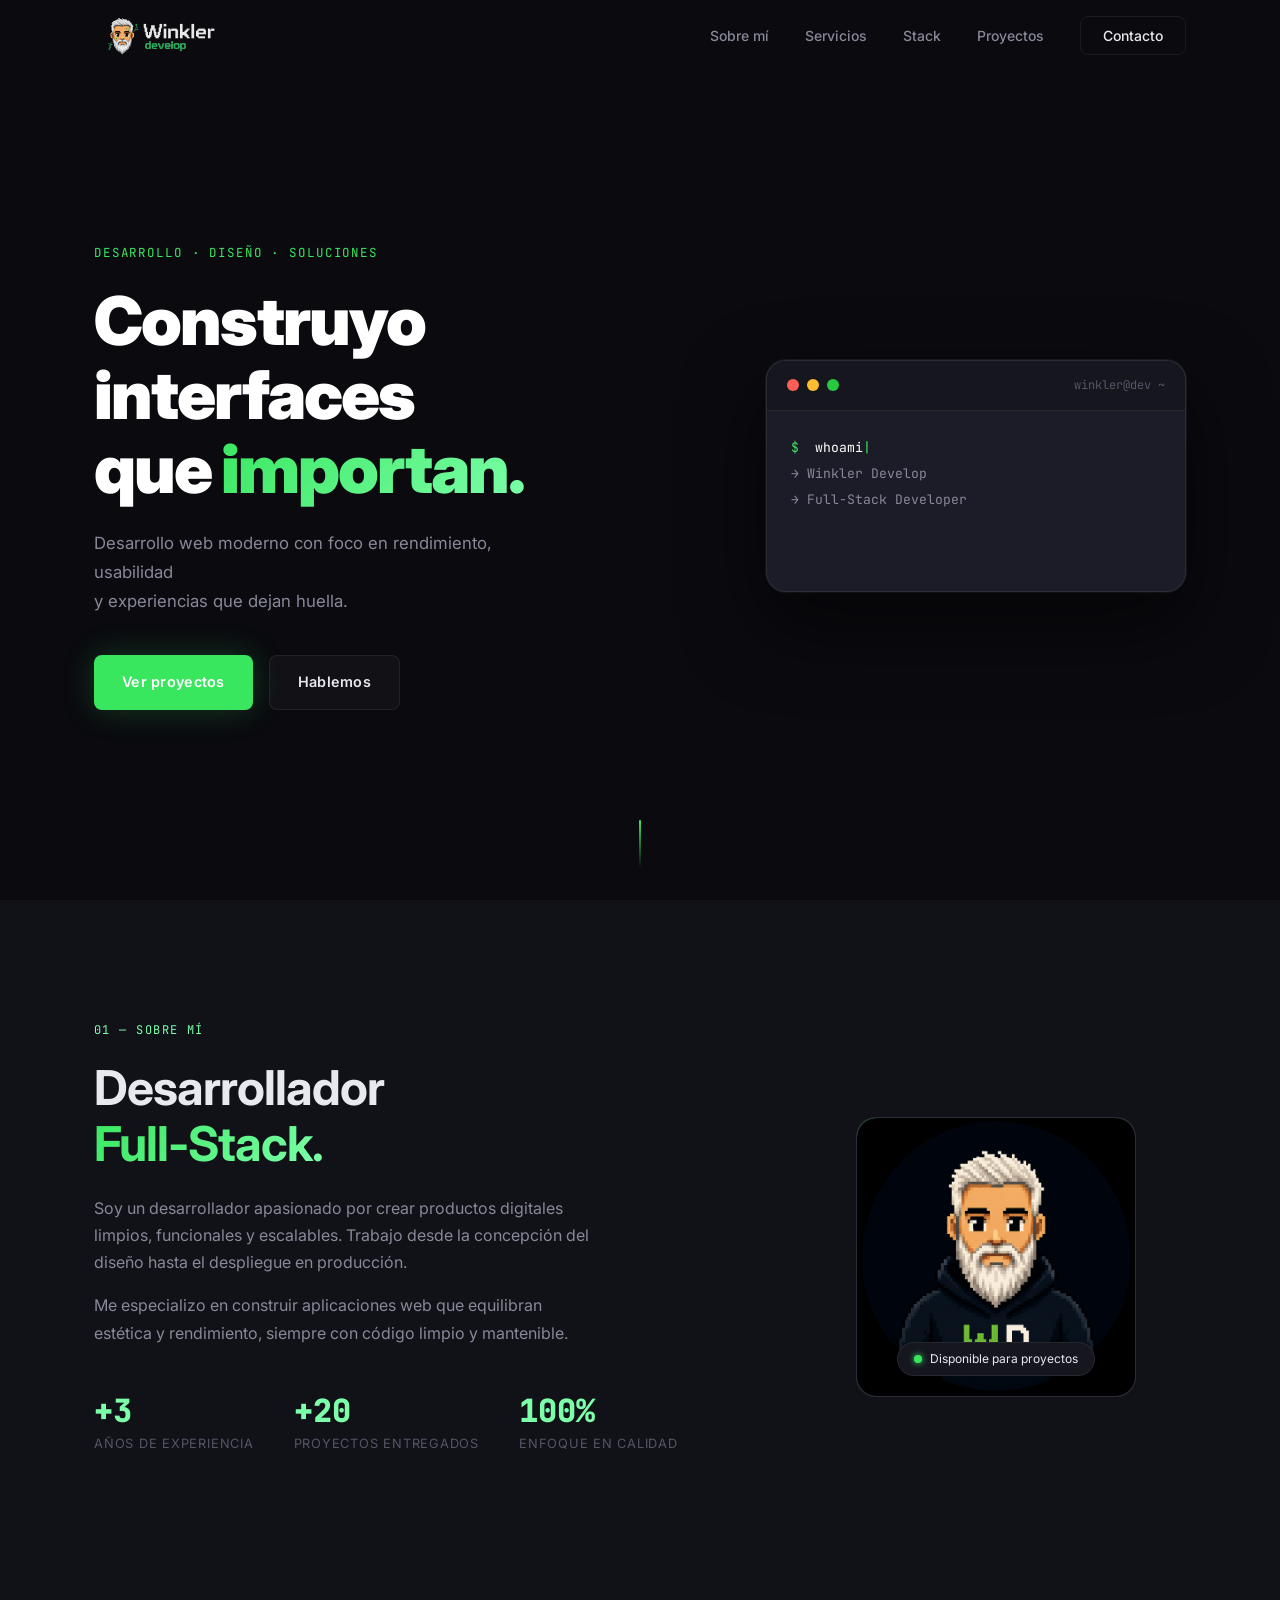
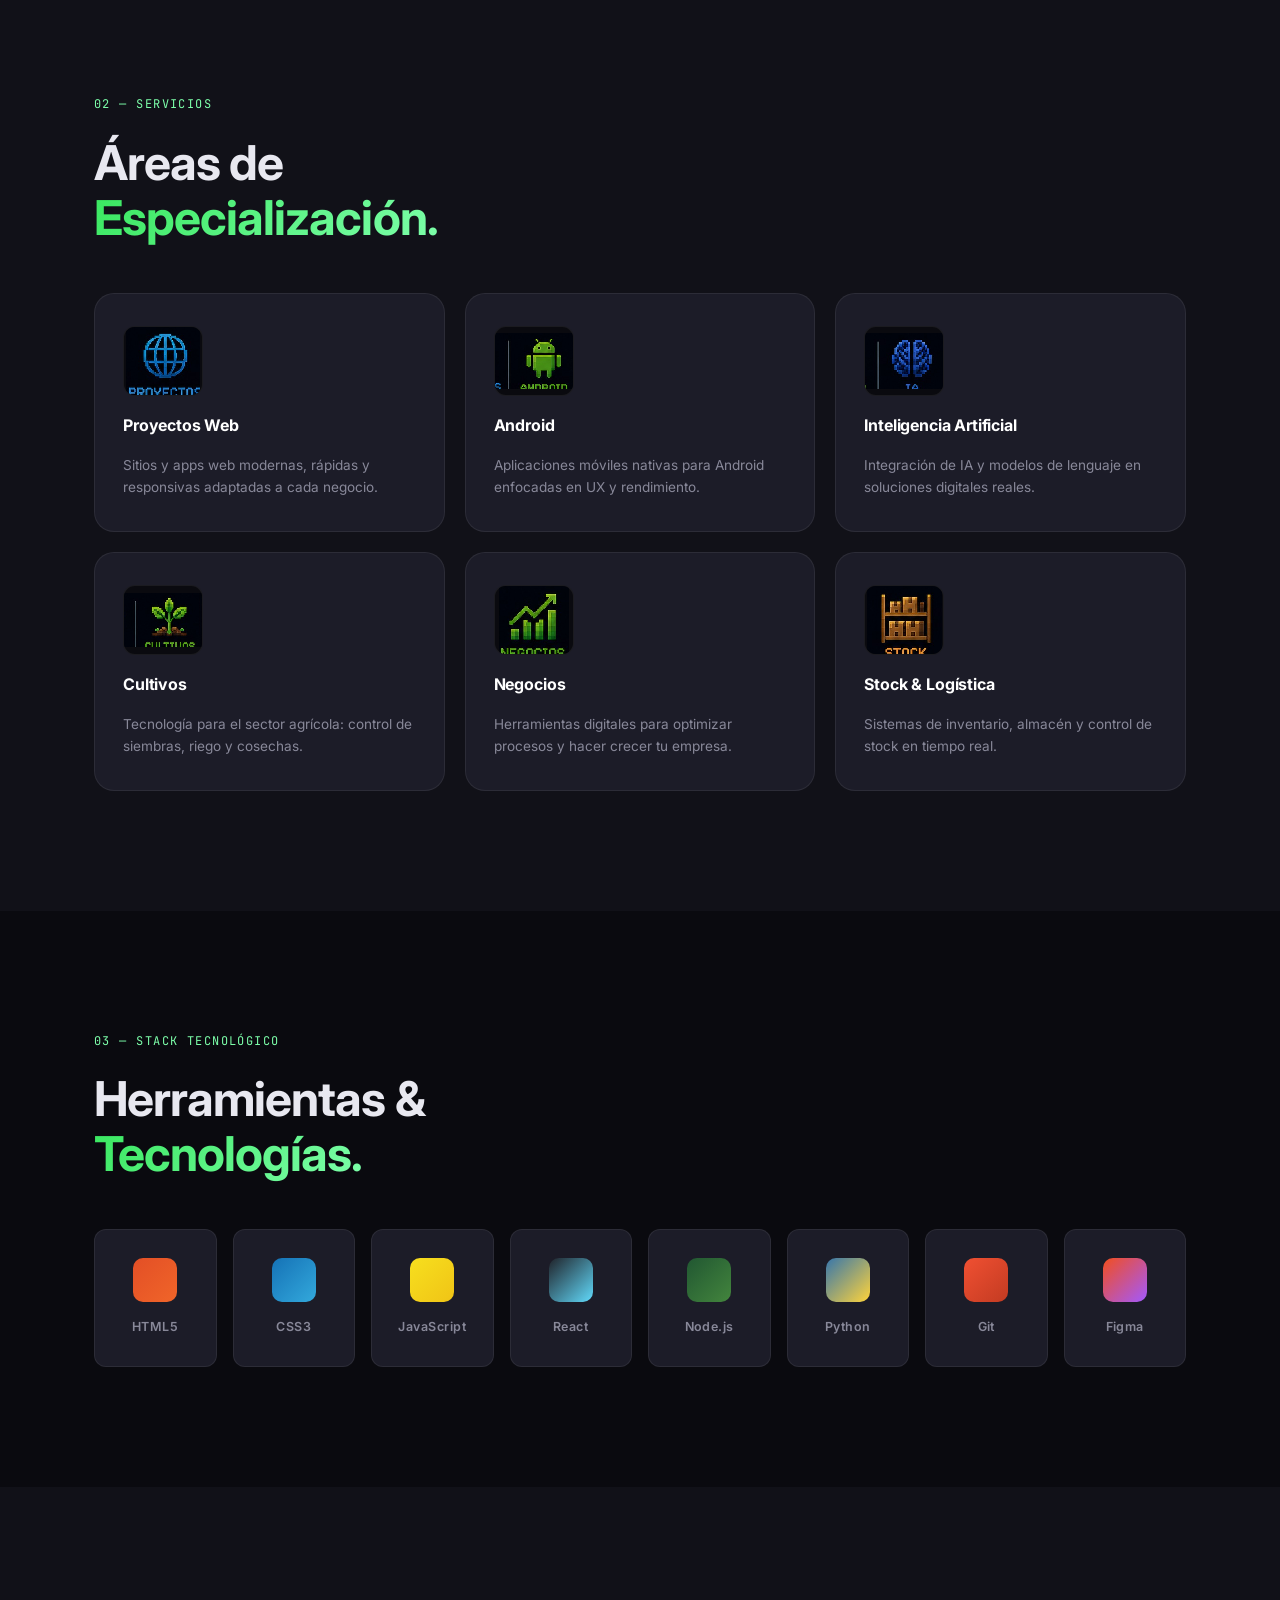
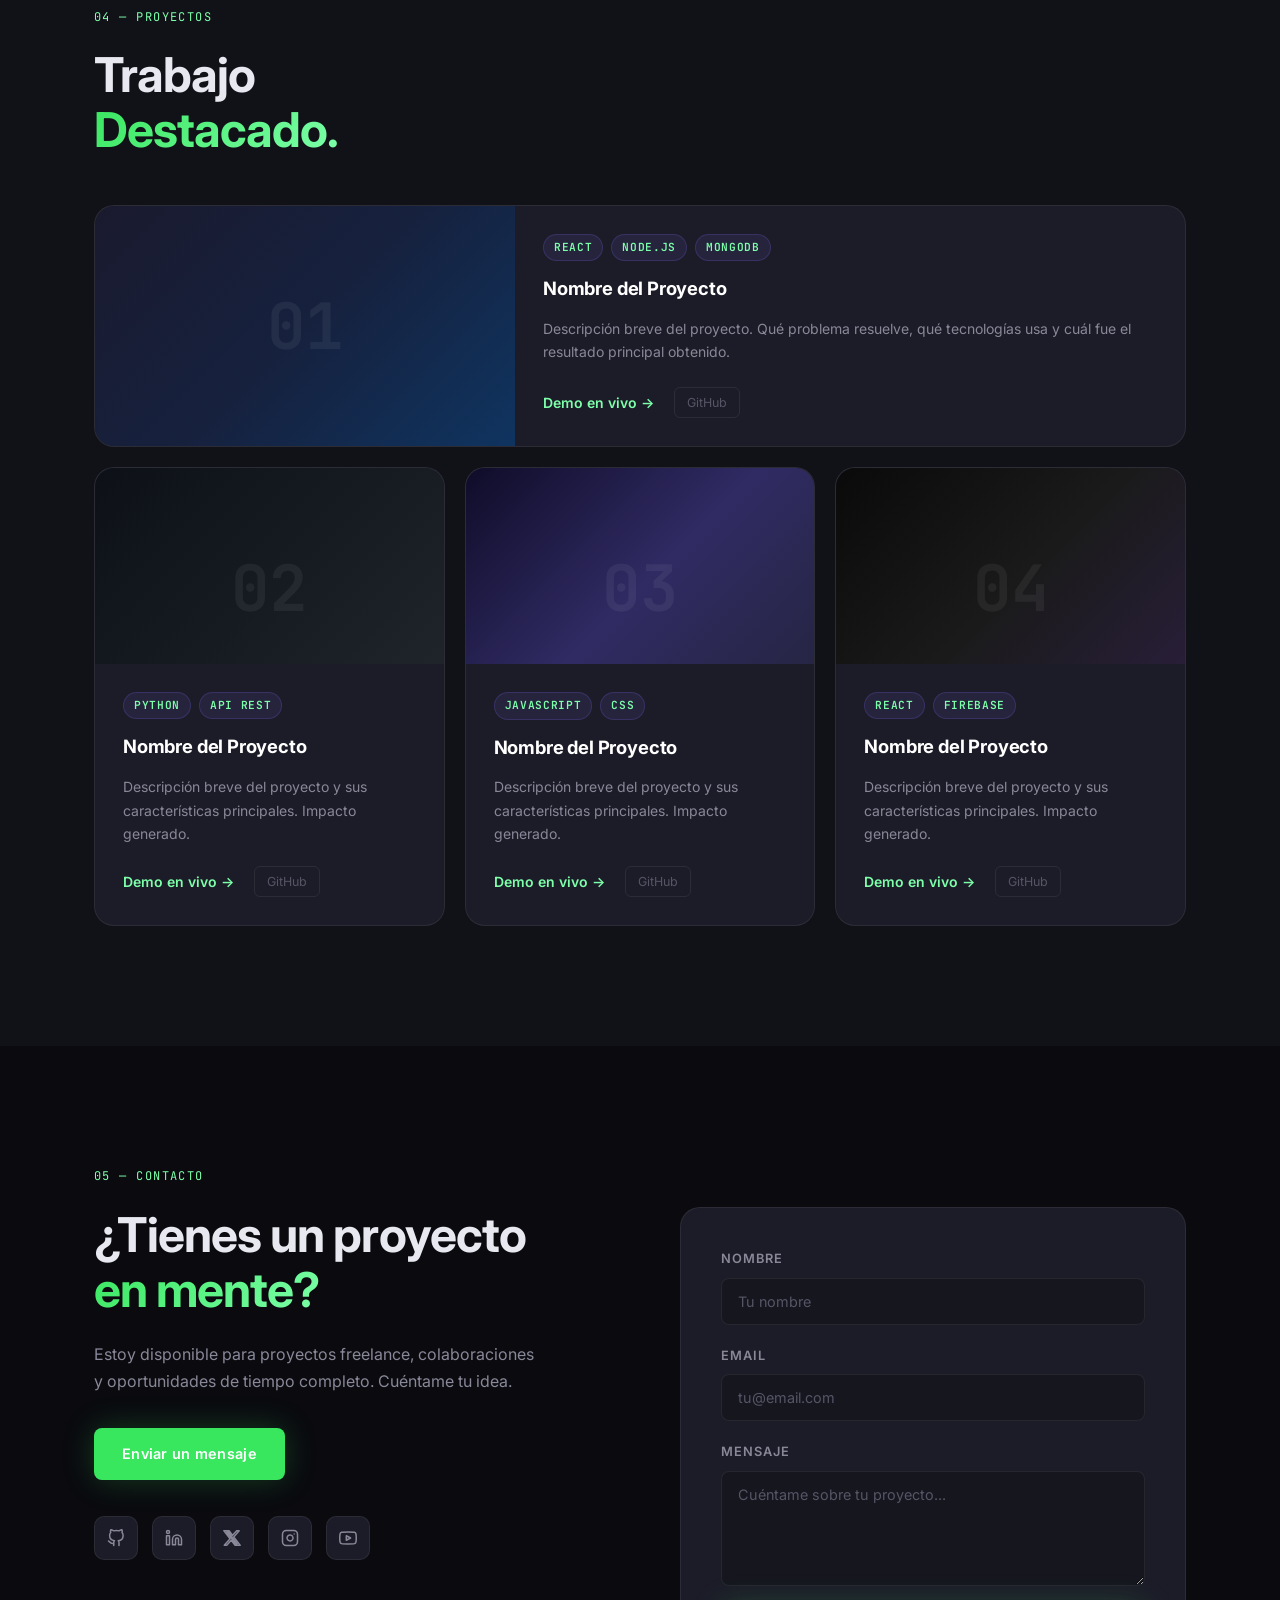
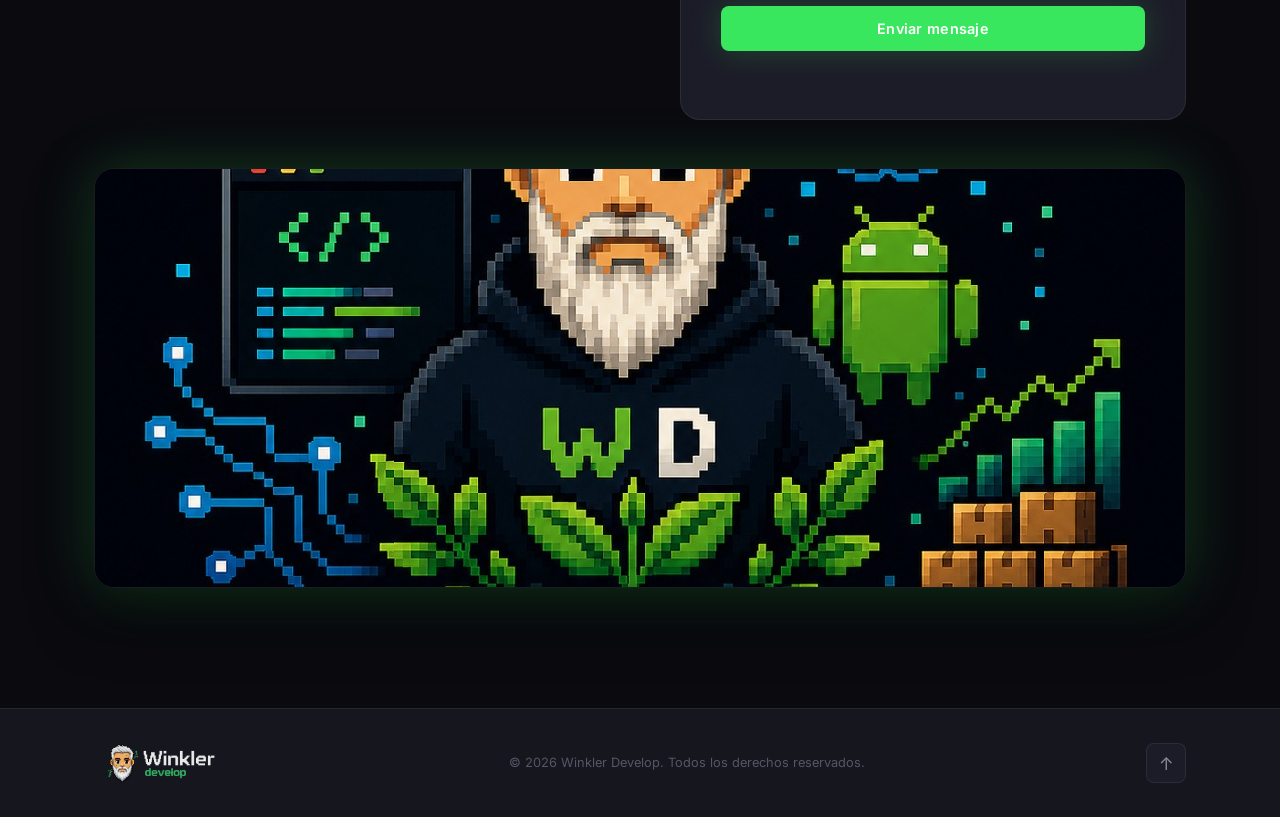
==== commit 14aea958: "update deployment" ====
--- a/index.html
+++ b/index.html
@@ -1,729 +1,360 @@
 <!DOCTYPE html>
-<html lang="it">
+<html lang="es">
 <head>
-    <meta charset="UTF-8">
-    <meta name="viewport" content="width=device-width, initial-scale=1.0">
-    <title>Sviluppatore Full-Stack | Milano</title>
-    <link href="https://fonts.googleapis.com/css2?family=Space+Grotesk:wght@300;400;500;600;700&family=JetBrains+Mono:wght@400;500&display=swap" rel="stylesheet">
-    <link rel="stylesheet" href="styles.css">
+  <meta charset="UTF-8" />
+  <meta name="viewport" content="width=device-width, initial-scale=1.0" />
+  <title>Winkler Develop</title>
+  <link rel="stylesheet" href="style.css" />
+  <link rel="preconnect" href="https://fonts.googleapis.com" />
+  <link rel="preconnect" href="https://fonts.gstatic.com" crossorigin />
+  <link href="https://fonts.googleapis.com/css2?family=Inter:wght@300;400;500;600;700;900&family=JetBrains+Mono:wght@400;700&display=swap" rel="stylesheet" />
 </head>
 <body>
-    <!-- Navigation -->
-    <nav>
-        <div class="nav-container">
-            <div class="logo">PORTFOLIO_2025</div>
-            <div class="nav-menu">
-                <a href="index.html">Inicio</a>
-                <a href="acerca-de.html">Acerca De</a>
-                <a href="contacto.html">Contacto</a>
-            </div>
-            <div class="nav-location">📍 Milano / Torino</div>
-        </div>
-    </nav>
-
-    <!-- Hero -->
-    <section class="hero">
-        <div class="hero-grid">
-            <div class="hero-content">
-                <div class="hero-label">Full-Stack Developer</div>
-                <div class="typewriter-container">
-                    <h1 class="typewriter">Building Modern</h1>
-                </div>
-                <p class="hero-subtitle">
-                    Specializzato in modernizzazione di architetture legacy verso soluzioni cloud-ready.
-                    Angular, Laravel, DevOps. Pronto per nuove sfide nel Nord Italia.
-                </p>
-                <div class="hero-cta">
-                    <a href="#" class="btn btn-primary">Scarica CV</a>
-                    <a href="#" class="btn btn-secondary">LinkedIn</a>
-                </div>
-            </div>
-
-            <div class="info-card">
-                <h3>Info Rapide</h3>
-                <div class="info-item">
-                    <div class="info-label">Specializzazione</div>
-                    <div class="info-value">Angular + Laravel</div>
-                </div>
-                <div class="info-item">
-                    <div class="info-label">Focus Attuale</div>
-                    <div class="info-value">Cloud Architecture & DevOps</div>
-                </div>
-                <div class="info-item">
-                    <div class="info-label">Esperienza</div>
-                    <div class="info-value">5+ anni Full-Stack</div>
-                </div>
-                <div class="info-item">
-                    <div class="info-label">Disponibilità</div>
-                    <div class="info-value">Immediata - Marzo 2025</div>
-                </div>
-            </div>
-        </div>
-    </section>
-
-    <!-- Profile -->
-    <section id="profilo" class="fade-in-scroll">
-        <div class="section-marker">[01] — PROFILO</div>
-        <h2 class="section-title">Chi Sono</h2>
-        <blockquote class="profile-quote">
-            Sviluppatore con mentalità pragmatica orientata ai risultati. Mi occupo di trasformare sistemi legacy
-            in architetture moderne, scalabili e manutenibili. Dal Yii Framework a Laravel, dal codice monolitico
-            ai microservizi, con particolare attenzione alla qualità del codice e all'automazione DevOps.
-        </blockquote>
-    </section>
-
-    <!-- Statistics -->
-    <section id="statistiche" class="fade-in-scroll" style="background: var(--light-grey); padding: 100px 60px;">
-        <div class="section-marker">[02] — NUMERI</div>
-        <h2 class="section-title">Impatto Misurabile</h2>
-        <div class="stats-grid">
-            <div class="stat-card fade-in-scroll">
-                <div class="stat-icon">💼</div>
-                <div class="stat-number" data-target="100">0</div>
-                <div class="stat-label">Progetti Completati</div>
-            </div>
-            <div class="stat-card fade-in-scroll">
-                <div class="stat-icon">⏱️</div>
-                <div class="stat-number" data-target="5">0</div>
-                <div class="stat-label">Anni di Esperienza</div>
-            </div>
-            <div class="stat-card fade-in-scroll">
-                <div class="stat-icon">😊</div>
-                <div class="stat-number" data-target="50">0</div>
-                <div class="stat-label">Clienti Soddisfatti</div>
-            </div>
-            <div class="stat-card fade-in-scroll">
-                <div class="stat-icon">⚡</div>
-                <div class="stat-number" data-target="98">0</div>
-                <div class="stat-label">Code Quality Score</div>
-            </div>
-        </div>
-    </section>
-
-    <!-- Work Experience -->
-    <section id="esperienza" class="fade-in-scroll">
-        <div class="section-marker">[03] — ESPERIENZA</div>
-        <h2 class="section-title">Trayectoria Profesional</h2>
-        <div class="experience-timeline">
-            <div class="experience-item fade-in-scroll">
-                <div class="experience-period">2022 — Presente</div>
-                <div class="experience-content">
-                    <h3 class="experience-title">Senior Full-Stack Developer</h3>
-                    <div class="experience-company">Tech Solutions Milano SRL</div>
-                    <p class="experience-description">
-                        Liderazgo técnico en modernización de aplicaciones legacy. Migración de arquitecturas monolíticas
-                        a microservicios. Implementación de CI/CD pipelines y reducción del 60% en tiempo de deployment.
-                    </p>
-                    <div class="experience-tags">
-                        <span class="tag">Laravel 10</span>
-                        <span class="tag">Angular 15</span>
-                        <span class="tag">AWS</span>
-                        <span class="tag">Docker</span>
-                    </div>
-                </div>
-            </div>
-            <div class="experience-item fade-in-scroll">
-                <div class="experience-period">2020 — 2022</div>
-                <div class="experience-content">
-                    <h3 class="experience-title">Full-Stack Developer</h3>
-                    <div class="experience-company">Digital Agency Torino</div>
-                    <p class="experience-description">
-                        Desarrollo de aplicaciones web empresariales. Refactorización de código legacy mejorando
-                        rendimiento en 40%. Colaboración con equipos internacionales usando metodologías Agile.
-                    </p>
-                    <div class="experience-tags">
-                        <span class="tag">Laravel 8</span>
-                        <span class="tag">Vue.js</span>
-                        <span class="tag">MySQL</span>
-                        <span class="tag">Redis</span>
-                    </div>
-                </div>
-            </div>
-            <div class="experience-item fade-in-scroll">
-                <div class="experience-period">2018 — 2020</div>
-                <div class="experience-content">
-                    <h3 class="experience-title">Junior Developer</h3>
-                    <div class="experience-company">Startup Tech Hub</div>
-                    <p class="experience-description">
-                        Primeros pasos en desarrollo profesional. Participación en proyectos de e-commerce y
-                        plataformas SaaS. Aprendizaje rápido de tecnologías modernas y best practices.
-                    </p>
-                    <div class="experience-tags">
-                        <span class="tag">PHP</span>
-                        <span class="tag">JavaScript</span>
-                        <span class="tag">Bootstrap</span>
-                        <span class="tag">Git</span>
-                    </div>
-                </div>
-            </div>
-        </div>
-    </section>
-
-    <!-- Services -->
-    <section id="servizi" class="fade-in-scroll" style="background: var(--light-grey);">
-        <div class="section-marker">[04] — SERVIZI</div>
-        <h2 class="section-title">Cosa Posso Fare per Te</h2>
-        <div class="services-grid">
-            <div class="service-card fade-in-scroll">
-                <div class="service-icon">🚀</div>
-                <h3>Sviluppo Full-Stack</h3>
-                <p>Applicazioni web complete da zero. Frontend moderno con Angular/React e backend robusto con Laravel/Node.js.</p>
-                <ul class="service-features">
-                    <li>SPA e Progressive Web Apps</li>
-                    <li>API RESTful</li>
-                    <li>Architettura scalabile</li>
-                </ul>
-            </div>
-            <div class="service-card fade-in-scroll">
-                <div class="service-icon">🔧</div>
-                <h3>Modernizzazione Legacy</h3>
-                <p>Trasformazione di codice legacy in architetture moderne, mantenibili e performanti.</p>
-                <ul class="service-features">
-                    <li>Refactoring strategico</li>
-                    <li>Migrazione a cloud</li>
-                    <li>Riduzione debito tecnico</li>
-                </ul>
-            </div>
-            <div class="service-card fade-in-scroll">
-                <div class="service-icon">⚙️</div>
-                <h3>DevOps & Automazione</h3>
-                <p>Implementazione di pipeline CI/CD, containerizzazione e deployment automatizzato.</p>
-                <ul class="service-features">
-                    <li>Docker & Kubernetes</li>
-                    <li>GitLab CI / GitHub Actions</li>
-                    <li>Monitoring & Logging</li>
-                </ul>
-            </div>
-            <div class="service-card fade-in-scroll">
-                <div class="service-icon">📊</div>
-                <h3>Consulenza Tecnica</h3>
-                <p>Code review, auditoría de arquitectura y asesoramiento en decisiones técnicas estratégicas.</p>
-                <ul class="service-features">
-                    <li>Analisi performance</li>
-                    <li>Security audit</li>
-                    <li>Best practices</li>
-                </ul>
-            </div>
-        </div>
-    </section>
-
-    <!-- Skills -->
-    <section id="competenze" class="fade-in-scroll">
-        <div class="section-marker">[02] — COMPETENZE</div>
-        <h2 class="section-title">Stack Tecnologico</h2>
-        <div class="skills-grid">
-            <div class="skill-cell">
-                <div class="skill-number">[01]</div>
-                <div class="skill-name">Angular</div>
-                <div class="skill-level">v12+ / TypeScript / RxJS</div>
-            </div>
-            <div class="skill-cell">
-                <div class="skill-number">[02]</div>
-                <div class="skill-name">Laravel</div>
-                <div class="skill-level">v9+ / API / Clean Code</div>
-            </div>
-            <div class="skill-cell">
-                <div class="skill-number">[03]</div>
-                <div class="skill-name">TypeScript</div>
-                <div class="skill-level">Reactive Programming</div>
-            </div>
-            <div class="skill-cell">
-                <div class="skill-number">[04]</div>
-                <div class="skill-name">PHP</div>
-                <div class="skill-level">7.4+ / Design Patterns</div>
-            </div>
-            <div class="skill-cell">
-                <div class="skill-number">[05]</div>
-                <div class="skill-name">Docker</div>
-                <div class="skill-level">Containerization / Compose</div>
-            </div>
-            <div class="skill-cell">
-                <div class="skill-number">[06]</div>
-                <div class="skill-name">MySQL</div>
-                <div class="skill-level">Optimization / Design</div>
-            </div>
-            <div class="skill-cell">
-                <div class="skill-number">[07]</div>
-                <div class="skill-name">Git / CI/CD</div>
-                <div class="skill-level">GitLab / GitHub Actions</div>
-            </div>
-            <div class="skill-cell">
-                <div class="skill-number">[08]</div>
-                <div class="skill-name">AWS / Azure</div>
-                <div class="skill-level">Cloud Architecture</div>
-            </div>
-        </div>
-    </section>
-
-    <!-- Projects -->
-    <section id="progetti" class="fade-in-scroll">
-        <div class="section-marker">[03] — PROGETTI</div>
-        <h2 class="section-title">Portfolio Selezionato</h2>
-
-        <div class="project">
-            <div class="project-image-placeholder">01</div>
-            <div class="project-content">
-                <h3>Sistema Gestionale Enterprise</h3>
-                <div class="project-meta">
-                    <span>2023</span>
-                    <span>FULL-STACK</span>
-                    <span>MODERNIZZAZIONE</span>
-                </div>
-                <p class="project-description">
-                    Migrazione completa da Yii Framework a Laravel con architettura modulare. Implementazione frontend
-                    Angular con state management, containerizzazione Docker e pipeline CI/CD. Risultato: -40% tempi risposta,
-                    -60% errori deployment, 85% code coverage.
-                </p>
-                <div class="project-tags">
-                    <span class="tag">Laravel 9</span>
-                    <span class="tag">Angular 14</span>
-                    <span class="tag">Docker</span>
-                    <span class="tag">GitLab CI</span>
-                    <span class="tag">Redis</span>
-                </div>
-                <a href="#" class="project-link">Vedi su GitHub →</a>
-            </div>
-        </div>
-
-        <div class="project">
-            <div class="project-image-placeholder">02</div>
-            <div class="project-content">
-                <h3>Piattaforma E-Commerce B2B</h3>
-                <div class="project-meta">
-                    <span>2023</span>
-                    <span>FRONTEND</span>
-                    <span>PERFORMANCE</span>
-                </div>
-                <p class="project-description">
-                    SPA Angular per catalogo prodotti complesso con migliaia di SKU. Lazy loading, virtual scrolling,
-                    integrazione RESTful con backend Laravel. State management NgRx per gestione carrelli multi-livello.
-                    Risultato: +35% conversione, -50% loading time.
-                </p>
-                <div class="project-tags">
-                    <span class="tag">Angular 13</span>
-                    <span class="tag">NgRx</span>
-                    <span class="tag">RxJS</span>
-                    <span class="tag">Laravel API</span>
-                </div>
-                <a href="#" class="project-link">Live Demo →</a>
-            </div>
-        </div>
-
-        <div class="project">
-            <div class="project-image-placeholder">03</div>
-            <div class="project-content">
-                <h3>Dashboard Analitica Real-Time</h3>
-                <div class="project-meta">
-                    <span>2024</span>
-                    <span>REAL-TIME</span>
-                    <span>ARCHITECTURE</span>
-                </div>
-                <p class="project-description">
-                    Architettura event-driven per visualizzazione dati business in tempo reale. WebSockets, RxJS streams,
-                    microservizi Laravel per elaborazione eventi. Dashboard interattiva con Chart.js.
-                    Capacità: 15K+ eventi/minuto, latenza < 80ms.
-                </p>
-                <div class="project-tags">
-                    <span class="tag">Angular 15</span>
-                    <span class="tag">WebSocket</span>
-                    <span class="tag">Laravel 10</span>
-                    <span class="tag">Redis</span>
-                    <span class="tag">Chart.js</span>
-                </div>
-                <a href="#" class="project-link">Documentazione →</a>
-            </div>
-        </div>
-    </section>
-
-    <!-- Education -->
-    <section class="fade-in-scroll">
-        <div class="section-marker">[04] — FORMAZIONE</div>
-        <h2 class="section-title">Background & Certificazioni</h2>
-        <div class="education-timeline">
-            <div class="timeline-item">
-                <div class="timeline-year">2018 — 2022</div>
-                <h3 class="timeline-title">Laurea in Informatica</h3>
-                <p class="timeline-institution">Università degli Studi</p>
-            </div>
-
-            <div class="timeline-item">
-                <div class="timeline-year">2023</div>
-                <h3 class="timeline-title">Laravel Advanced Development</h3>
-                <p class="timeline-institution">Laracasts Professional Track</p>
-            </div>
-
-            <div class="timeline-item">
-                <div class="timeline-year">2023</div>
-                <h3 class="timeline-title">Angular Enterprise Patterns</h3>
-                <p class="timeline-institution">Frontend Masters</p>
-            </div>
-
-            <div class="timeline-item">
-                <div class="timeline-year">2023</div>
-                <h3 class="timeline-title">Docker & Kubernetes Fundamentals</h3>
-                <p class="timeline-institution">Cloud Native Computing</p>
-            </div>
-
-            <div class="timeline-item future">
-                <div class="timeline-year">Q2 2025</div>
-                <h3 class="timeline-title">AWS Certified Solutions Architect</h3>
-                <p class="timeline-institution">Amazon Web Services — In Preparazione</p>
-            </div>
-
-            <div class="timeline-item future">
-                <div class="timeline-year">2025</div>
-                <h3 class="timeline-title">Certificazione Italiana B2 (CILS)</h3>
-                <p class="timeline-institution">Università per Stranieri di Siena</p>
-            </div>
-        </div>
-    </section>
-
-    <!-- Testimonials -->
-    <section id="testimonios" class="fade-in-scroll" style="background: var(--light-grey);">
-        <div class="section-marker">[06] — TESTIMONIOS</div>
-        <h2 class="section-title">Cosa Dicono di Me</h2>
-        <div class="testimonials-grid">
-            <div class="testimonial-card fade-in-scroll">
-                <div class="testimonial-quote">"Professionista eccellente. Ha trasformato il nostro sistema legacy in un'architettura moderna in tempi record. Comunicazione impeccabile."</div>
-                <div class="testimonial-author">
-                    <div class="author-avatar">MT</div>
-                    <div class="author-info">
-                        <div class="author-name">Marco Tonelli</div>
-                        <div class="author-role">CTO, Tech Solutions Milano</div>
-                    </div>
-                </div>
-                <div class="testimonial-rating">⭐⭐⭐⭐⭐</div>
-            </div>
-            <div class="testimonial-card fade-in-scroll">
-                <div class="testimonial-quote">"Capacità tecniche straordinarie. Il suo lavoro su DevOps ha ridotto i nostri deployment times del 70%. Altamente raccomandato!"</div>
-                <div class="testimonial-author">
-                    <div class="author-avatar">SB</div>
-                    <div class="author-info">
-                        <div class="author-name">Sofia Bianchi</div>
-                        <div class="author-role">Project Manager, Digital Agency</div>
-                    </div>
-                </div>
-                <div class="testimonial-rating">⭐⭐⭐⭐⭐</div>
-            </div>
-            <div class="testimonial-card fade-in-scroll">
-                <div class="testimonial-quote">"Código limpio, soluzioni eleganti. Un vero professionista che comprende le esigenze del business oltre alla tecnologia."</div>
-                <div class="testimonial-author">
-                    <div class="author-avatar">LR</div>
-                    <div class="author-info">
-                        <div class="author-name">Luca Rossi</div>
-                        <div class="author-role">CEO, Startup Tech</div>
-                    </div>
-                </div>
-                <div class="testimonial-rating">⭐⭐⭐⭐⭐</div>
-            </div>
-        </div>
-    </section>
-
-    <!-- Tech Stack Detailed -->
-    <section id="techstack" class="fade-in-scroll">
-        <div class="section-marker">[07] — TECNOLOGIE</div>
-        <h2 class="section-title">Tech Stack Completo</h2>
-        <div class="tech-categories">
-            <div class="tech-category fade-in-scroll">
-                <h3 class="tech-category-title">Frontend</h3>
-                <div class="tech-items">
-                    <div class="tech-item"><span class="tech-icon">⚛️</span> Angular 12+</div>
-                    <div class="tech-item"><span class="tech-icon">⚡</span> React 18</div>
-                    <div class="tech-item"><span class="tech-icon">🟢</span> Vue.js 3</div>
-                    <div class="tech-item"><span class="tech-icon">📘</span> TypeScript</div>
-                    <div class="tech-item"><span class="tech-icon">🎨</span> Tailwind CSS</div>
-                    <div class="tech-item"><span class="tech-icon">📱</span> RxJS</div>
-                </div>
-            </div>
-            <div class="tech-category fade-in-scroll">
-                <h3 class="tech-category-title">Backend</h3>
-                <div class="tech-items">
-                    <div class="tech-item"><span class="tech-icon">🐘</span> PHP 8+</div>
-                    <div class="tech-item"><span class="tech-icon">🎯</span> Laravel 9+</div>
-                    <div class="tech-item"><span class="tech-icon">🟩</span> Node.js</div>
-                    <div class="tech-item"><span class="tech-icon">⚡</span> Express.js</div>
-                    <div class="tech-item"><span class="tech-icon">🔥</span> GraphQL</div>
-                    <div class="tech-item"><span class="tech-icon">📡</span> REST APIs</div>
-                </div>
-            </div>
-            <div class="tech-category fade-in-scroll">
-                <h3 class="tech-category-title">DevOps & Cloud</h3>
-                <div class="tech-items">
-                    <div class="tech-item"><span class="tech-icon">🐳</span> Docker</div>
-                    <div class="tech-item"><span class="tech-icon">☸️</span> Kubernetes</div>
-                    <div class="tech-item"><span class="tech-icon">☁️</span> AWS</div>
-                    <div class="tech-item"><span class="tech-icon">🌐</span> Azure</div>
-                    <div class="tech-item"><span class="tech-icon">🔄</span> GitLab CI</div>
-                    <div class="tech-item"><span class="tech-icon">⚙️</span> GitHub Actions</div>
-                </div>
-            </div>
-            <div class="tech-category fade-in-scroll">
-                <h3 class="tech-category-title">Database & Cache</h3>
-                <div class="tech-items">
-                    <div class="tech-item"><span class="tech-icon">🗄️</span> MySQL</div>
-                    <div class="tech-item"><span class="tech-icon">🐘</span> PostgreSQL</div>
-                    <div class="tech-item"><span class="tech-icon">🍃</span> MongoDB</div>
-                    <div class="tech-item"><span class="tech-icon">📦</span> Redis</div>
-                    <div class="tech-item"><span class="tech-icon">⚡</span> Elasticsearch</div>
-                    <div class="tech-item"><span class="tech-icon">💾</span> SQLite</div>
-                </div>
-            </div>
-        </div>
-    </section>
-
-    <!-- Process / Methodology -->
-    <section id="processo" class="fade-in-scroll" style="background: var(--light-grey);">
-        <div class="section-marker">[08] — METODOLOGIA</div>
-        <h2 class="section-title">Come Lavoro</h2>
-        <div class="process-steps">
-            <div class="process-step fade-in-scroll">
-                <div class="process-number">01</div>
-                <h3 class="process-title">Analisi & Planning</h3>
-                <p class="process-description">Comprensione profonda dei requisiti, analisi tecnica e definizione dell'architettura ottimale.</p>
-            </div>
-            <div class="process-arrow">→</div>
-            <div class="process-step fade-in-scroll">
-                <div class="process-number">02</div>
-                <h3 class="process-title">Sviluppo Iterativo</h3>
-                <p class="process-description">Implementazione in sprint agili con review continue e feedback loops rapidi.</p>
-            </div>
-            <div class="process-arrow">→</div>
-            <div class="process-step fade-in-scroll">
-                <div class="process-number">03</div>
-                <h3 class="process-title">Testing & QA</h3>
-                <p class="process-description">Test automatizzati, code review e verifica della qualità prima del deployment.</p>
-            </div>
-            <div class="process-arrow">→</div>
-            <div class="process-step fade-in-scroll">
-                <div class="process-number">04</div>
-                <h3 class="process-title">Deploy & Monitor</h3>
-                <p class="process-description">CI/CD automatizzato con monitoraggio continuo e supporto post-lancio.</p>
-            </div>
-        </div>
-        <div class="methodology-badges">
-            <span class="methodology-badge">Agile / Scrum</span>
-            <span class="methodology-badge">Test-Driven Development</span>
-            <span class="methodology-badge">Clean Code</span>
-            <span class="methodology-badge">SOLID Principles</span>
-            <span class="methodology-badge">CI/CD</span>
-        </div>
-    </section>
-
-    <!-- Blog / Articles -->
-    <section id="blog" class="fade-in-scroll">
-        <div class="section-marker">[09] — BLOG</div>
-        <h2 class="section-title">Últimos Artículos</h2>
-        <div class="blog-grid">
-            <article class="blog-card fade-in-scroll">
-                <div class="blog-category">DevOps</div>
-                <h3 class="blog-title">Ottimizzazione CI/CD con GitLab</h3>
-                <p class="blog-excerpt">Guida pratica per ridurre i tempi di deployment del 50% usando pipeline parallele e caching intelligente...</p>
-                <div class="blog-meta">
-                    <span class="blog-date">15 Gen 2025</span>
-                    <span class="blog-reading">5 min di lettura</span>
-                </div>
-            </article>
-            <article class="blog-card fade-in-scroll">
-                <div class="blog-category">Architecture</div>
-                <h3 class="blog-title">Da Monolite a Microservizi</h3>
-                <p class="blog-excerpt">Strategie e best practices per migrare applicazioni legacy verso architetture moderne senza downtime...</p>
-                <div class="blog-meta">
-                    <span class="blog-date">08 Gen 2025</span>
-                    <span class="blog-reading">8 min di lettura</span>
-                </div>
-            </article>
-            <article class="blog-card fade-in-scroll">
-                <div class="blog-category">Performance</div>
-                <h3 class="blog-title">Laravel Performance Tips</h3>
-                <p class="blog-excerpt">10 tecniche avanzate per ottimizzare applicazioni Laravel e migliorare response time fino al 70%...</p>
-                <div class="blog-meta">
-                    <span class="blog-date">20 Dic 2024</span>
-                    <span class="blog-reading">6 min di lettura</span>
-                </div>
-            </article>
-        </div>
-    </section>
-
-    <!-- Open Source -->
-    <section id="opensource" class="fade-in-scroll" style="background: var(--light-grey);">
-        <div class="section-marker">[10] — OPEN SOURCE</div>
-        <h2 class="section-title">Contributi alla Community</h2>
-        <div class="opensource-grid">
-            <div class="opensource-card fade-in-scroll">
-                <h3>🚀 Laravel Helper Package</h3>
-                <p>Collezione di utility helpers per Laravel con oltre 1.5K stars su GitHub. Utilizzato da migliaia di sviluppatori.</p>
-                <div class="opensource-stats">
-                    <span>⭐ 1.5K stars</span>
-                    <span>🔀 230 forks</span>
-                    <span>📦 50K downloads</span>
-                </div>
-            </div>
-            <div class="opensource-card fade-in-scroll">
-                <h3>⚡ Angular Performance Module</h3>
-                <p>Modulo per ottimizzazione performance in applicazioni Angular. Lazy loading automatico e memoization intelligente.</p>
-                <div class="opensource-stats">
-                    <span>⭐ 850 stars</span>
-                    <span>🔀 120 forks</span>
-                    <span>📦 15K downloads</span>
-                </div>
-            </div>
-            <div class="opensource-card fade-in-scroll">
-                <h3>🐳 Docker Compose Templates</h3>
-                <p>Collezione di template Docker Compose per stack moderni. Include configurazioni per Laravel, Angular, Node.js.</p>
-                <div class="opensource-stats">
-                    <span>⭐ 620 stars</span>
-                    <span>🔀 85 forks</span>
-                    <span>👥 200+ contributors</span>
-                </div>
-            </div>
-        </div>
-    </section>
-
-    <!-- Languages & Certifications -->
-    <section id="certificazioni" class="fade-in-scroll">
-        <div class="section-marker">[11] — QUALIFICHE</div>
-        <h2 class="section-title">Idiomi e Certificazioni</h2>
-        <div class="qualifications-grid">
-            <div class="qualification-block fade-in-scroll">
-                <h3>🌍 Idiomi</h3>
-                <div class="language-list">
-                    <div class="language-item">
-                        <span class="language-name">Español</span>
-                        <div class="language-bar">
-                            <div class="language-level" style="width: 100%"></div>
-                        </div>
-                        <span class="language-label">Nativo</span>
-                    </div>
-                    <div class="language-item">
-                        <span class="language-name">Italiano</span>
-                        <div class="language-bar">
-                            <div class="language-level" style="width: 80%"></div>
-                        </div>
-                        <span class="language-label">B2 - Avanzato</span>
-                    </div>
-                    <div class="language-item">
-                        <span class="language-name">English</span>
-                        <div class="language-bar">
-                            <div class="language-level" style="width: 90%"></div>
-                        </div>
-                        <span class="language-label">C1 - Fluente</span>
-                    </div>
-                </div>
-            </div>
-            <div class="qualification-block fade-in-scroll">
-                <h3>🏆 Certificazioni</h3>
-                <div class="cert-list">
-                    <div class="cert-item">
-                        <div class="cert-icon">✓</div>
-                        <div class="cert-info">
-                            <div class="cert-name">Laravel Certified Developer</div>
-                            <div class="cert-org">Laravel LLC - 2023</div>
-                        </div>
-                    </div>
-                    <div class="cert-item">
-                        <div class="cert-icon">✓</div>
-                        <div class="cert-info">
-                            <div class="cert-name">AWS Solutions Architect</div>
-                            <div class="cert-org">Amazon Web Services - In corso</div>
-                        </div>
-                    </div>
-                    <div class="cert-item">
-                        <div class="cert-icon">✓</div>
-                        <div class="cert-info">
-                            <div class="cert-name">Docker Certified Associate</div>
-                            <div class="cert-org">Docker Inc - 2023</div>
-                        </div>
-                    </div>
-                </div>
-            </div>
-        </div>
-    </section>
-
-    <!-- FAQ -->
-    <section id="faq" class="fade-in-scroll" style="background: var(--light-grey);">
-        <div class="section-marker">[12] — FAQ</div>
-        <h2 class="section-title">Domande Frequenti</h2>
-        <div class="faq-container">
-            <div class="faq-item fade-in-scroll">
-                <div class="faq-question">🤔 Lavori in remoto o preferisci on-site?</div>
-                <div class="faq-answer">Sono flessibile. Disponibile per remote, hybrid o on-site. Preferenza per Milano/Torino se on-site.</div>
-            </div>
-            <div class="faq-item fade-in-scroll">
-                <div class="faq-question">💼 Fai freelance o cerchi posizione full-time?</div>
-                <div class="faq-answer">Aperto a entrambe le opzioni. Attualmente cerco principalmente opportunità full-time ma considero anche progetti freelance interessanti.</div>
-            </div>
-            <div class="faq-item fade-in-scroll">
-                <div class="faq-question">⏰ Qual è la tua disponibilità?</div>
-                <div class="faq-answer">Disponibile da Marzo 2025. Posso iniziare discussioni e planning prima della data di inizio.</div>
-            </div>
-            <div class="faq-item fade-in-scroll">
-                <div class="faq-question">💰 Qual è il tuo range salariale?</div>
-                <div class="faq-answer">Dipende dal progetto, responsabilità e modalità di lavoro. Contattami per discutere dettagli specifici.</div>
-            </div>
-            <div class="faq-item fade-in-scroll">
-                <div class="faq-question">🚀 Che tipo di progetti ti interessano?</div>
-                <div class="faq-answer">Progetti che coinvolgono modernizzazione di legacy systems, architetture cloud-native, DevOps automation e applicazioni full-stack complesse.</div>
-            </div>
-        </div>
-    </section>
-
-    <!-- Newsletter -->
-    <section id="newsletter" class="fade-in-scroll">
-        <div class="newsletter-container">
-            <div class="newsletter-content fade-in-scroll">
-                <div class="section-marker">[13] — NEWSLETTER</div>
-                <h2 class="section-title">Rimaniamo in Contatto</h2>
-                <p class="newsletter-description">
-                    Iscriviti alla mia newsletter per ricevere aggiornamenti su nuovi progetti, articoli tecnici e tips di sviluppo.
-                    Una email al mese, zero spam.
-                </p>
-                <form class="newsletter-form">
-                    <input type="email" placeholder="tua.email@example.com" required class="newsletter-input">
-                    <button type="submit" class="newsletter-button">Iscriviti</button>
-                </form>
-                <p class="newsletter-privacy">📧 Rispetto la tua privacy. Unsubscribe in qualsiasi momento.</p>
-            </div>
-        </div>
-    </section>
-
-    <!-- Contact -->
-    <div class="contact-section" id="contatti">
-        <div class="contact-container">
-            <div class="section-marker" style="color: var(--accent);">[05] — CONTATTO</div>
-            <h2 class="section-title" style="color: var(--white); margin-bottom: 80px;">Lavoriamo Insieme</h2>
-            <div class="contact-grid">
-                <div class="contact-block">
-                    <h3>Email</h3>
-                    <p><a href="mailto:tuo.email@example.com">tuo.email@example.com</a></p>
-                </div>
-
-                <div class="contact-block">
-                    <h3>Social & Code</h3>
-                    <p>
-                        <a href="#">LinkedIn</a><br>
-                        <a href="#">GitHub</a><br>
-                        <a href="#">Stack Overflow</a>
-                    </p>
-                </div>
-
-                <div class="contact-block">
-                    <h3>Disponibilità</h3>
-                    <p>
-                        Disponibile per opportunità in Lombardia e Piemonte.<br>
-                        Preferenza: Milano, Torino.<br>
-                        Modalità: Remote / Hybrid / On-site
-                    </p>
-                    <div class="availability-badge">● DISPONIBILE DA MARZO 2025</div>
-                </div>
-            </div>
-        </div>
-    </div>
-
-    <!-- Footer -->
-    <footer>
-        <p>© 2025 — Progettato e sviluppato con attenzione ai dettagli</p>
-    </footer>
-
-    <script src="script.js"></script>
+
+  <!-- NAV -->
+  <nav class="navbar" id="navbar">
+    <div class="nav-inner">
+      <a href="#hero" class="logo">
+        <img src="icons/portada.png" alt="Winkler Develop" class="logo-icon" />
+      </a>
+      <ul class="nav-links">
+        <li><a href="#about">Sobre mí</a></li>
+        <li><a href="#services">Servicios</a></li>
+        <li><a href="#stack">Stack</a></li>
+        <li><a href="#projects">Proyectos</a></li>
+        <li><a href="#contact" class="nav-cta">Contacto</a></li>
+      </ul>
+      <button class="hamburger" id="hamburger" aria-label="Menú">
+        <span></span><span></span><span></span>
+      </button>
+    </div>
+  </nav>
+
+  <!-- HERO -->
+  <section class="hero" id="hero">
+    <div class="hero-bg">
+      <div class="grid-overlay"></div>
+    </div>
+    <div class="hero-content">
+      <p class="hero-pre">Desarrollo · Diseño · Soluciones</p>
+      <h1 class="hero-title">
+        Construyo interfaces<br />
+        que <span class="accent-text">importan.</span>
+      </h1>
+      <p class="hero-sub">
+        Desarrollo web moderno con foco en rendimiento, usabilidad<br class="br-desktop" />
+        y experiencias que dejan huella.
+      </p>
+      <div class="hero-actions">
+        <a href="#projects" class="btn btn-primary">Ver proyectos</a>
+        <a href="#contact" class="btn btn-ghost">Hablemos</a>
+      </div>
+    </div>
+    <div class="hero-terminal">
+      <div class="terminal-bar">
+        <span class="dot red"></span><span class="dot yellow"></span><span class="dot green"></span>
+        <span class="terminal-title">winkler@dev ~</span>
+      </div>
+      <div class="terminal-body">
+        <p><span class="t-prompt">$</span> <span class="t-cmd" id="typed-cmd"></span><span class="cursor">|</span></p>
+        <p class="t-output" id="t-output-1"></p>
+        <p class="t-output" id="t-output-2"></p>
+        <p class="t-output" id="t-output-3"></p>
+      </div>
+    </div>
+    <div class="scroll-indicator">
+      <span></span>
+    </div>
+  </section>
+
+  <!-- ABOUT -->
+  <section class="about" id="about">
+    <div class="container">
+      <div class="section-label">01 — Sobre mí</div>
+      <div class="about-grid">
+        <div class="about-text">
+          <h2 class="section-title">Desarrollador<br /><span class="accent-text">Full-Stack.</span></h2>
+          <p>Soy un desarrollador apasionado por crear productos digitales limpios, funcionales y escalables. Trabajo desde la concepción del diseño hasta el despliegue en producción.</p>
+          <p>Me especializo en construir aplicaciones web que equilibran estética y rendimiento, siempre con código limpio y mantenible.</p>
+          <div class="about-stats">
+            <div class="stat">
+              <span class="stat-num">+3</span>
+              <span class="stat-label">años de experiencia</span>
+            </div>
+            <div class="stat">
+              <span class="stat-num">+20</span>
+              <span class="stat-label">proyectos entregados</span>
+            </div>
+            <div class="stat">
+              <span class="stat-num">100%</span>
+              <span class="stat-label">enfoque en calidad</span>
+            </div>
+          </div>
+        </div>
+        <div class="about-visual">
+          <div class="avatar-card">
+            <img src="avatar.png" alt="Winkler Developer" class="avatar-img" />
+            <div class="avatar-tag">
+              <span class="tag-dot"></span> Disponible para proyectos
+            </div>
+          </div>
+        </div>
+      </div>
+    </div>
+  </section>
+
+  <!-- SERVICIOS -->
+  <section class="services" id="services">
+    <div class="container">
+      <div class="section-label">02 — Servicios</div>
+      <h2 class="section-title">Áreas de<br /><span class="accent-text">Especialización.</span></h2>
+      <div class="services-grid">
+
+        <div class="service-card">
+          <div class="service-icon">
+            <img src="icons/icon-web.png" alt="Proyectos Web" />
+          </div>
+          <h3>Proyectos Web</h3>
+          <p>Sitios y apps web modernas, rápidas y responsivas adaptadas a cada negocio.</p>
+        </div>
+
+        <div class="service-card">
+          <div class="service-icon">
+            <img src="icons/icon-android.png" alt="Android" />
+          </div>
+          <h3>Android</h3>
+          <p>Aplicaciones móviles nativas para Android enfocadas en UX y rendimiento.</p>
+        </div>
+
+        <div class="service-card">
+          <div class="service-icon">
+            <img src="icons/icon-ia.png" alt="Inteligencia Artificial" />
+          </div>
+          <h3>Inteligencia Artificial</h3>
+          <p>Integración de IA y modelos de lenguaje en soluciones digitales reales.</p>
+        </div>
+
+        <div class="service-card">
+          <div class="service-icon">
+            <img src="icons/icon-cultivos.png" alt="Cultivos" />
+          </div>
+          <h3>Cultivos</h3>
+          <p>Tecnología para el sector agrícola: control de siembras, riego y cosechas.</p>
+        </div>
+
+        <div class="service-card">
+          <div class="service-icon">
+            <img src="icons/icon-negocios.png" alt="Negocios" />
+          </div>
+          <h3>Negocios</h3>
+          <p>Herramientas digitales para optimizar procesos y hacer crecer tu empresa.</p>
+        </div>
+
+        <div class="service-card">
+          <div class="service-icon">
+            <img src="icons/icon-stock.png" alt="Stock" />
+          </div>
+          <h3>Stock &amp; Logística</h3>
+          <p>Sistemas de inventario, almacén y control de stock en tiempo real.</p>
+        </div>
+
+      </div>
+    </div>
+  </section>
+
+  <!-- STACK -->
+  <section class="stack" id="stack">
+    <div class="container">
+      <div class="section-label">03 — Stack tecnológico</div>
+      <h2 class="section-title">Herramientas &amp;<br /><span class="accent-text">Tecnologías.</span></h2>
+      <div class="stack-grid">
+        <div class="stack-item" data-tip="HTML5"><div class="stack-icon html"></div><span>HTML5</span></div>
+        <div class="stack-item" data-tip="CSS3"><div class="stack-icon css"></div><span>CSS3</span></div>
+        <div class="stack-item" data-tip="JavaScript"><div class="stack-icon js"></div><span>JavaScript</span></div>
+        <div class="stack-item" data-tip="React"><div class="stack-icon react"></div><span>React</span></div>
+        <div class="stack-item" data-tip="Node.js"><div class="stack-icon node"></div><span>Node.js</span></div>
+        <div class="stack-item" data-tip="Python"><div class="stack-icon python"></div><span>Python</span></div>
+        <div class="stack-item" data-tip="Git"><div class="stack-icon git"></div><span>Git</span></div>
+        <div class="stack-item" data-tip="Figma"><div class="stack-icon figma"></div><span>Figma</span></div>
+      </div>
+    </div>
+  </section>
+
+  <!-- PROJECTS -->
+  <section class="projects" id="projects">
+    <div class="container">
+      <div class="section-label">04 — Proyectos</div>
+      <h2 class="section-title">Trabajo<br /><span class="accent-text">Destacado.</span></h2>
+      <div class="projects-grid">
+
+        <!-- Card 1 -->
+        <article class="project-card featured">
+          <div class="project-thumb">
+            <div class="thumb-placeholder p1">
+              <span>01</span>
+            </div>
+            <div class="project-overlay">
+              <a href="#" class="overlay-link" aria-label="Demo en vivo">
+                <svg viewBox="0 0 24 24"><path d="M18 13v6a2 2 0 0 1-2 2H5a2 2 0 0 1-2-2V8a2 2 0 0 1 2-2h6"/><polyline points="15 3 21 3 21 9"/><line x1="10" y1="14" x2="21" y2="3"/></svg>
+              </a>
+              <a href="#" class="overlay-link" aria-label="GitHub">
+                <svg viewBox="0 0 24 24"><path d="M9 19c-5 1.5-5-2.5-7-3m14 6v-3.87a3.37 3.37 0 0 0-.94-2.61c3.14-.35 6.44-1.54 6.44-7A5.44 5.44 0 0 0 20 4.77 5.07 5.07 0 0 0 19.91 1S18.73.65 16 2.48a13.38 13.38 0 0 0-7 0C6.27.65 5.09 1 5.09 1A5.07 5.07 0 0 0 5 4.77a5.44 5.44 0 0 0-1.5 3.78c0 5.42 3.3 6.61 6.44 7A3.37 3.37 0 0 0 9 18.13V22"/></svg>
+              </a>
+            </div>
+          </div>
+          <div class="project-info">
+            <div class="project-tags"><span>React</span><span>Node.js</span><span>MongoDB</span></div>
+            <h3>Nombre del Proyecto</h3>
+            <p>Descripción breve del proyecto. Qué problema resuelve, qué tecnologías usa y cuál fue el resultado principal obtenido.</p>
+            <div class="project-links">
+              <a href="#" class="link-demo">Demo en vivo →</a>
+              <a href="#" class="link-github">GitHub</a>
+            </div>
+          </div>
+        </article>
+
+        <!-- Card 2 -->
+        <article class="project-card">
+          <div class="project-thumb">
+            <div class="thumb-placeholder p2"><span>02</span></div>
+            <div class="project-overlay">
+              <a href="#" class="overlay-link" aria-label="Demo en vivo">
+                <svg viewBox="0 0 24 24"><path d="M18 13v6a2 2 0 0 1-2 2H5a2 2 0 0 1-2-2V8a2 2 0 0 1 2-2h6"/><polyline points="15 3 21 3 21 9"/><line x1="10" y1="14" x2="21" y2="3"/></svg>
+              </a>
+              <a href="#" class="overlay-link" aria-label="GitHub">
+                <svg viewBox="0 0 24 24"><path d="M9 19c-5 1.5-5-2.5-7-3m14 6v-3.87a3.37 3.37 0 0 0-.94-2.61c3.14-.35 6.44-1.54 6.44-7A5.44 5.44 0 0 0 20 4.77 5.07 5.07 0 0 0 19.91 1S18.73.65 16 2.48a13.38 13.38 0 0 0-7 0C6.27.65 5.09 1 5.09 1A5.07 5.07 0 0 0 5 4.77a5.44 5.44 0 0 0-1.5 3.78c0 5.42 3.3 6.61 6.44 7A3.37 3.37 0 0 0 9 18.13V22"/></svg>
+              </a>
+            </div>
+          </div>
+          <div class="project-info">
+            <div class="project-tags"><span>Python</span><span>API REST</span></div>
+            <h3>Nombre del Proyecto</h3>
+            <p>Descripción breve del proyecto y sus características principales. Impacto generado.</p>
+            <div class="project-links">
+              <a href="#" class="link-demo">Demo en vivo →</a>
+              <a href="#" class="link-github">GitHub</a>
+            </div>
+          </div>
+        </article>
+
+        <!-- Card 3 -->
+        <article class="project-card">
+          <div class="project-thumb">
+            <div class="thumb-placeholder p3"><span>03</span></div>
+            <div class="project-overlay">
+              <a href="#" class="overlay-link" aria-label="Demo en vivo">
+                <svg viewBox="0 0 24 24"><path d="M18 13v6a2 2 0 0 1-2 2H5a2 2 0 0 1-2-2V8a2 2 0 0 1 2-2h6"/><polyline points="15 3 21 3 21 9"/><line x1="10" y1="14" x2="21" y2="3"/></svg>
+              </a>
+              <a href="#" class="overlay-link" aria-label="GitHub">
+                <svg viewBox="0 0 24 24"><path d="M9 19c-5 1.5-5-2.5-7-3m14 6v-3.87a3.37 3.37 0 0 0-.94-2.61c3.14-.35 6.44-1.54 6.44-7A5.44 5.44 0 0 0 20 4.77 5.07 5.07 0 0 0 19.91 1S18.73.65 16 2.48a13.38 13.38 0 0 0-7 0C6.27.65 5.09 1 5.09 1A5.07 5.07 0 0 0 5 4.77a5.44 5.44 0 0 0-1.5 3.78c0 5.42 3.3 6.61 6.44 7A3.37 3.37 0 0 0 9 18.13V22"/></svg>
+              </a>
+            </div>
+          </div>
+          <div class="project-info">
+            <div class="project-tags"><span>JavaScript</span><span>CSS</span></div>
+            <h3>Nombre del Proyecto</h3>
+            <p>Descripción breve del proyecto y sus características principales. Impacto generado.</p>
+            <div class="project-links">
+              <a href="#" class="link-demo">Demo en vivo →</a>
+              <a href="#" class="link-github">GitHub</a>
+            </div>
+          </div>
+        </article>
+
+        <!-- Card 4 -->
+        <article class="project-card">
+          <div class="project-thumb">
+            <div class="thumb-placeholder p4"><span>04</span></div>
+            <div class="project-overlay">
+              <a href="#" class="overlay-link" aria-label="Demo en vivo">
+                <svg viewBox="0 0 24 24"><path d="M18 13v6a2 2 0 0 1-2 2H5a2 2 0 0 1-2-2V8a2 2 0 0 1 2-2h6"/><polyline points="15 3 21 3 21 9"/><line x1="10" y1="14" x2="21" y2="3"/></svg>
+              </a>
+              <a href="#" class="overlay-link" aria-label="GitHub">
+                <svg viewBox="0 0 24 24"><path d="M9 19c-5 1.5-5-2.5-7-3m14 6v-3.87a3.37 3.37 0 0 0-.94-2.61c3.14-.35 6.44-1.54 6.44-7A5.44 5.44 0 0 0 20 4.77 5.07 5.07 0 0 0 19.91 1S18.73.65 16 2.48a13.38 13.38 0 0 0-7 0C6.27.65 5.09 1 5.09 1A5.07 5.07 0 0 0 5 4.77a5.44 5.44 0 0 0-1.5 3.78c0 5.42 3.3 6.61 6.44 7A3.37 3.37 0 0 0 9 18.13V22"/></svg>
+              </a>
+            </div>
+          </div>
+          <div class="project-info">
+            <div class="project-tags"><span>React</span><span>Firebase</span></div>
+            <h3>Nombre del Proyecto</h3>
+            <p>Descripción breve del proyecto y sus características principales. Impacto generado.</p>
+            <div class="project-links">
+              <a href="#" class="link-demo">Demo en vivo →</a>
+              <a href="#" class="link-github">GitHub</a>
+            </div>
+          </div>
+        </article>
+
+      </div>
+    </div>
+  </section>
+
+  <!-- CONTACT -->
+  <section class="contact" id="contact">
+    <div class="container">
+      <div class="section-label">05 — Contacto</div>
+      <div class="contact-inner">
+        <div class="contact-text">
+          <h2 class="section-title">¿Tienes un proyecto<br /><span class="accent-text">en mente?</span></h2>
+          <p>Estoy disponible para proyectos freelance, colaboraciones y oportunidades de tiempo completo. Cuéntame tu idea.</p>
+          <a href="mailto:tu@email.com" class="btn btn-primary">Enviar un mensaje</a>
+          <div class="social-links">
+            <!-- GitHub -->
+            <a href="#" class="social-link" aria-label="GitHub" target="_blank" rel="noopener">
+              <svg viewBox="0 0 24 24"><path d="M9 19c-5 1.5-5-2.5-7-3m14 6v-3.87a3.37 3.37 0 0 0-.94-2.61c3.14-.35 6.44-1.54 6.44-7A5.44 5.44 0 0 0 20 4.77 5.07 5.07 0 0 0 19.91 1S18.73.65 16 2.48a13.38 13.38 0 0 0-7 0C6.27.65 5.09 1 5.09 1A5.07 5.07 0 0 0 5 4.77a5.44 5.44 0 0 0-1.5 3.78c0 5.42 3.3 6.61 6.44 7A3.37 3.37 0 0 0 9 18.13V22"/></svg>
+            </a>
+            <!-- LinkedIn -->
+            <a href="#" class="social-link" aria-label="LinkedIn" target="_blank" rel="noopener">
+              <svg viewBox="0 0 24 24"><path d="M16 8a6 6 0 0 1 6 6v7h-4v-7a2 2 0 0 0-2-2 2 2 0 0 0-2 2v7h-4v-7a6 6 0 0 1 6-6z"/><rect x="2" y="9" width="4" height="12"/><circle cx="4" cy="4" r="2"/></svg>
+            </a>
+            <!-- Twitter / X -->
+            <a href="#" class="social-link" aria-label="Twitter / X" target="_blank" rel="noopener">
+              <svg viewBox="0 0 24 24"><path d="M18.244 2.25h3.308l-7.227 8.26 8.502 11.24H16.17l-5.214-6.817L4.99 21.75H1.68l7.73-8.835L1.254 2.25H8.08l4.713 6.231zm-1.161 17.52h1.833L7.084 4.126H5.117z"/></svg>
+            </a>
+            <!-- Instagram -->
+            <a href="#" class="social-link" aria-label="Instagram" target="_blank" rel="noopener">
+              <svg viewBox="0 0 24 24"><rect x="2" y="2" width="20" height="20" rx="5" ry="5"/><path d="M16 11.37A4 4 0 1 1 12.63 8 4 4 0 0 1 16 11.37z"/><line x1="17.5" y1="6.5" x2="17.51" y2="6.5"/></svg>
+            </a>
+            <!-- YouTube -->
+            <a href="#" class="social-link" aria-label="YouTube" target="_blank" rel="noopener">
+              <svg viewBox="0 0 24 24"><path d="M22.54 6.42a2.78 2.78 0 0 0-1.95-1.96C18.88 4 12 4 12 4s-6.88 0-8.59.46A2.78 2.78 0 0 0 1.46 6.42 29 29 0 0 0 1 12a29 29 0 0 0 .46 5.58 2.78 2.78 0 0 0 1.95 1.95C5.12 20 12 20 12 20s6.88 0 8.59-.47a2.78 2.78 0 0 0 1.95-1.95A29 29 0 0 0 23 12a29 29 0 0 0-.46-5.58z"/><polygon points="9.75 15.02 15.5 12 9.75 8.98 9.75 15.02"/></svg>
+            </a>
+          </div>
+        </div>
+        <div class="contact-form-wrap">
+          <form class="contact-form" id="contact-form" novalidate>
+            <div class="form-group">
+              <label for="name">Nombre</label>
+              <input type="text" id="name" name="name" placeholder="Tu nombre" autocomplete="off" />
+            </div>
+            <div class="form-group">
+              <label for="email">Email</label>
+              <input type="email" id="email" name="email" placeholder="tu@email.com" autocomplete="off" />
+            </div>
+            <div class="form-group">
+              <label for="message">Mensaje</label>
+              <textarea id="message" name="message" rows="5" placeholder="Cuéntame sobre tu proyecto..."></textarea>
+            </div>
+            <button type="submit" class="btn btn-primary full-width">Enviar mensaje</button>
+            <p class="form-status" id="form-status"></p>
+          </form>
+        </div>
+      </div>
+      <img src="icons/banner-contact.png" alt="Winkler Develop" class="contact-banner-img" />
+    </div>
+  </section>
+
+  <!-- FOOTER -->
+  <footer class="footer">
+    <div class="container footer-inner">
+      <span class="logo">
+        <img src="icons/portada.png" alt="Winkler Develop" class="logo-icon" />
+      </span>
+      <p class="footer-copy">&copy; <span id="year"></span> Winkler Develop. Todos los derechos reservados.</p>
+      <a href="#hero" class="back-top" aria-label="Volver arriba">↑</a>
+    </div>
+  </footer>
+
+  <script src="main.js"></script>
 </body>
 </html>
--- a/style.css
+++ b/style.css
@@ -0,0 +1,949 @@
+/* ===========================
+   VARIABLES & RESET
+   =========================== */
+:root {
+  --bg: #0a0a0f;
+  --bg-2: #111118;
+  --bg-3: #16161f;
+  --surface: #1c1c28;
+  --surface-hover: #22222f;
+  --border: rgba(255, 255, 255, 0.07);
+  --accent: #39e75f;
+  --accent-2: #7dffaa;
+  --accent-glow: rgba(57, 231, 95, 0.22);
+  --text: #e8e8f0;
+  --text-muted: #888899;
+  --text-dim: #555566;
+  --white: #ffffff;
+  --font: 'Inter', sans-serif;
+  --mono: 'JetBrains Mono', monospace;
+  --radius: 12px;
+  --radius-lg: 20px;
+  --transition: 0.3s cubic-bezier(0.4, 0, 0.2, 1);
+  --nav-h: 72px;
+}
+
+*, *::before, *::after { box-sizing: border-box; margin: 0; padding: 0; }
+
+html { scroll-behavior: smooth; }
+
+body {
+  font-family: var(--font);
+  background: var(--bg);
+  color: var(--text);
+  line-height: 1.7;
+  overflow-x: hidden;
+}
+
+img { display: block; max-width: 100%; }
+a { text-decoration: none; color: inherit; }
+button { cursor: pointer; border: none; background: none; font-family: inherit; }
+ul { list-style: none; }
+input, textarea { font-family: inherit; }
+svg {
+  display: block;
+  width: 20px;
+  height: 20px;
+  stroke: currentColor;
+  fill: none;
+  stroke-width: 2;
+  stroke-linecap: round;
+  stroke-linejoin: round;
+}
+
+.container {
+  max-width: 1140px;
+  margin: 0 auto;
+  padding: 0 24px;
+}
+
+/* ===========================
+   TYPOGRAPHY UTILITIES
+   =========================== */
+.section-label {
+  font-family: var(--mono);
+  font-size: 0.75rem;
+  letter-spacing: 0.12em;
+  color: var(--accent-2);
+  text-transform: uppercase;
+  margin-bottom: 20px;
+}
+
+.section-title {
+  font-size: clamp(2rem, 4vw, 3rem);
+  font-weight: 700;
+  line-height: 1.15;
+  margin-bottom: 1.5rem;
+  letter-spacing: -0.02em;
+}
+
+.accent-text {
+  background: linear-gradient(135deg, var(--accent), var(--accent-2));
+  -webkit-background-clip: text;
+  -webkit-text-fill-color: transparent;
+  background-clip: text;
+}
+
+/* ===========================
+   BUTTONS
+   =========================== */
+.btn {
+  display: inline-flex;
+  align-items: center;
+  gap: 8px;
+  padding: 14px 28px;
+  border-radius: 8px;
+  font-size: 0.9rem;
+  font-weight: 600;
+  letter-spacing: 0.02em;
+  transition: all var(--transition);
+  position: relative;
+  overflow: hidden;
+}
+
+.btn-primary {
+  background: var(--accent);
+  color: var(--white);
+  box-shadow: 0 0 32px var(--accent-glow);
+}
+.btn-primary:hover {
+  background: var(--accent-2);
+  box-shadow: 0 0 48px var(--accent-glow);
+  transform: translateY(-2px);
+}
+
+.btn-ghost {
+  border: 1px solid var(--border);
+  color: var(--text);
+  background: rgba(255,255,255,0.03);
+}
+.btn-ghost:hover {
+  border-color: var(--accent);
+  color: var(--accent-2);
+  background: var(--accent-glow);
+  transform: translateY(-2px);
+}
+
+.full-width { width: 100%; justify-content: center; }
+
+/* ===========================
+   NAVBAR
+   =========================== */
+.navbar {
+  position: fixed;
+  top: 0; left: 0; right: 0;
+  z-index: 100;
+  height: var(--nav-h);
+  transition: background var(--transition), box-shadow var(--transition);
+}
+
+.navbar.scrolled {
+  background: rgba(10, 10, 15, 0.92);
+  backdrop-filter: blur(20px);
+  -webkit-backdrop-filter: blur(20px);
+  box-shadow: 0 1px 0 var(--border);
+}
+
+.nav-inner {
+  max-width: 1140px;
+  margin: 0 auto;
+  padding: 0 24px;
+  height: 100%;
+  display: flex;
+  align-items: center;
+  justify-content: space-between;
+}
+
+.logo {
+  font-family: var(--mono);
+  font-size: 1.1rem;
+  font-weight: 700;
+  color: var(--white);
+  letter-spacing: -0.02em;
+  display: flex;
+  align-items: center;
+  gap: 0.5rem;
+}
+.logo-icon {
+  height: 44px;
+  width: auto;
+  object-fit: contain;
+}
+.logo-bracket { color: var(--text-dim); }
+.logo-accent { color: var(--accent); }
+
+.nav-links {
+  display: flex;
+  align-items: center;
+  gap: 36px;
+}
+.nav-links a {
+  font-size: 0.875rem;
+  font-weight: 500;
+  color: var(--text-muted);
+  transition: color var(--transition);
+}
+.nav-links a:hover { color: var(--text); }
+.nav-links a.active {
+  color: var(--accent);
+  text-shadow: 0 0 10px var(--accent-glow);
+}
+.nav-links a.active.nav-cta {
+  border-color: var(--accent);
+  background: var(--accent-glow);
+  color: var(--accent) !important;
+}
+
+.nav-cta {
+  padding: 10px 22px;
+  border: 1px solid var(--border);
+  border-radius: 8px;
+  color: var(--text) !important;
+  transition: all var(--transition) !important;
+}
+.nav-cta:hover {
+  border-color: var(--accent) !important;
+  color: var(--accent-2) !important;
+  background: var(--accent-glow);
+}
+
+.hamburger {
+  display: none;
+  flex-direction: column;
+  gap: 5px;
+  padding: 4px;
+}
+.hamburger span {
+  display: block;
+  width: 24px;
+  height: 2px;
+  background: var(--text);
+  border-radius: 2px;
+  transition: all var(--transition);
+}
+.hamburger.open span:nth-child(1) { transform: translateY(7px) rotate(45deg); }
+.hamburger.open span:nth-child(2) { opacity: 0; }
+.hamburger.open span:nth-child(3) { transform: translateY(-7px) rotate(-45deg); }
+
+/* ===========================
+   HERO
+   =========================== */
+.hero {
+  min-height: 100vh;
+  display: flex;
+  align-items: center;
+  justify-content: space-between;
+  gap: 60px;
+  padding: calc(var(--nav-h) + 60px) 24px 80px;
+  max-width: 1140px;
+  margin: 0 auto;
+  position: relative;
+}
+
+.hero-bg {
+  position: fixed;
+  inset: 0;
+  z-index: -1;
+  pointer-events: none;
+}
+
+.grid-overlay { display: none; }
+
+.hero-content { flex: 1; max-width: 560px; }
+
+.hero-pre {
+  font-family: var(--mono);
+  font-size: 0.78rem;
+  letter-spacing: 0.15em;
+  color: var(--accent);
+  text-transform: uppercase;
+  margin-bottom: 20px;
+}
+
+.hero-title {
+  font-size: clamp(2.6rem, 5.5vw, 4.2rem);
+  font-weight: 900;
+  line-height: 1.1;
+  letter-spacing: -0.03em;
+  margin-bottom: 24px;
+  color: var(--white);
+}
+
+.hero-sub {
+  font-size: 1.05rem;
+  color: var(--text-muted);
+  margin-bottom: 40px;
+  max-width: 460px;
+}
+
+.hero-actions { display: flex; gap: 16px; flex-wrap: wrap; }
+
+/* Terminal widget */
+.hero-terminal {
+  flex: 0 0 420px;
+  background: var(--surface);
+  border: 1px solid var(--border);
+  border-radius: var(--radius-lg);
+  overflow: hidden;
+  box-shadow: 0 32px 80px rgba(0,0,0,0.5), 0 0 0 1px var(--border);
+  animation: floatUp 0.8s ease both 0.3s;
+}
+
+@keyframes floatUp {
+  from { opacity: 0; transform: translateY(30px); }
+  to   { opacity: 1; transform: translateY(0); }
+}
+
+.terminal-bar {
+  display: flex;
+  align-items: center;
+  gap: 8px;
+  padding: 14px 20px;
+  background: var(--bg-3);
+  border-bottom: 1px solid var(--border);
+}
+.dot {
+  width: 12px; height: 12px;
+  border-radius: 50%;
+}
+.dot.red    { background: #ff5f57; }
+.dot.yellow { background: #febc2e; }
+.dot.green  { background: #28c840; }
+
+.terminal-title {
+  font-family: var(--mono);
+  font-size: 0.75rem;
+  color: var(--text-dim);
+  margin-left: auto;
+}
+
+.terminal-body {
+  padding: 24px;
+  font-family: var(--mono);
+  font-size: 0.82rem;
+  line-height: 2;
+  min-height: 180px;
+}
+.t-prompt { color: var(--accent); margin-right: 8px; }
+.t-cmd { color: var(--white); }
+.t-output { color: var(--text-muted); }
+.cursor {
+  display: inline-block;
+  color: var(--accent);
+  animation: blink 1s step-end infinite;
+}
+@keyframes blink { 50% { opacity: 0; } }
+
+/* Scroll indicator */
+.scroll-indicator {
+  position: absolute;
+  bottom: 32px;
+  left: 50%;
+  transform: translateX(-50%);
+}
+.scroll-indicator span {
+  display: block;
+  width: 2px;
+  height: 48px;
+  background: linear-gradient(to bottom, var(--accent), transparent);
+  margin: 0 auto;
+  border-radius: 2px;
+  animation: scrollDown 2s ease-in-out infinite;
+}
+@keyframes scrollDown {
+  0%, 100% { transform: scaleY(1); opacity: 1; }
+  50% { transform: scaleY(0.5); opacity: 0.3; }
+}
+
+/* ===========================
+   SECTIONS SHARED
+   =========================== */
+section { padding: 120px 0; }
+
+/* ===========================
+   ABOUT
+   =========================== */
+.about { background: var(--bg-2); }
+
+.about-grid {
+  display: grid;
+  grid-template-columns: 1fr 380px;
+  gap: 80px;
+  align-items: center;
+}
+
+.about-text p {
+  color: var(--text-muted);
+  margin-bottom: 16px;
+  max-width: 500px;
+  font-size: 1rem;
+}
+
+.about-stats {
+  display: flex;
+  gap: 40px;
+  margin-top: 48px;
+}
+.stat { display: flex; flex-direction: column; }
+.stat-num {
+  font-size: 2rem;
+  font-weight: 900;
+  color: var(--accent-2);
+  line-height: 1;
+  font-family: var(--mono);
+}
+.stat-label {
+  font-size: 0.8rem;
+  color: var(--text-dim);
+  margin-top: 6px;
+  text-transform: uppercase;
+  letter-spacing: 0.06em;
+}
+
+.about-visual { display: flex; justify-content: center; }
+
+.avatar-card {
+  position: relative;
+  width: 280px;
+  aspect-ratio: 1;
+  background: var(--surface);
+  border: 1px solid var(--border);
+  border-radius: var(--radius-lg);
+  display: flex;
+  align-items: center;
+  justify-content: center;
+  overflow: hidden;
+}
+.avatar-card::before {
+  content: '';
+  position: absolute;
+  inset: -1px;
+  background: linear-gradient(135deg, var(--accent), transparent 60%);
+  border-radius: inherit;
+  opacity: 0.4;
+  z-index: 0;
+}
+.avatar-img {
+  position: absolute;
+  inset: 0;
+  width: 100%;
+  height: 100%;
+  object-fit: cover;
+  object-position: center top;
+  z-index: 1;
+  border-radius: inherit;
+}
+
+.avatar-tag {
+  position: absolute;
+  bottom: 20px;
+  left: 50%;
+  transform: translateX(-50%);
+  background: var(--bg-3);
+  border: 1px solid var(--border);
+  border-radius: 100px;
+  padding: 6px 16px;
+  font-size: 0.75rem;
+  white-space: nowrap;
+  display: flex;
+  align-items: center;
+  gap: 8px;
+  z-index: 2;
+}
+.tag-dot {
+  width: 8px; height: 8px;
+  background: var(--accent);
+  border-radius: 50%;
+  box-shadow: 0 0 6px var(--accent);
+  animation: pulse 2s ease infinite;
+}
+@keyframes pulse {
+  0%, 100% { box-shadow: 0 0 6px var(--accent); }
+  50% { box-shadow: 0 0 14px var(--accent-2); }
+}
+
+/* ===========================
+   SERVICES
+   =========================== */
+.services { background: var(--bg-2); }
+
+.services-grid {
+  display: grid;
+  grid-template-columns: repeat(3, 1fr);
+  gap: 20px;
+  margin-top: 48px;
+}
+
+.service-card {
+  background: var(--surface);
+  border: 1px solid var(--border);
+  border-radius: var(--radius-lg);
+  padding: 32px 28px;
+  display: flex;
+  flex-direction: column;
+  gap: 16px;
+  transition: all var(--transition);
+}
+.service-card:hover {
+  border-color: var(--accent);
+  transform: translateY(-4px);
+  box-shadow: 0 20px 48px rgba(0,0,0,0.35), 0 0 0 1px var(--accent-glow);
+}
+
+.service-icon {
+  width: 80px;
+  height: 70px;
+  background: var(--bg);
+  border-radius: 12px;
+  display: flex;
+  align-items: center;
+  justify-content: center;
+  overflow: hidden;
+  border: 1px solid var(--border);
+}
+.service-icon img {
+  width: 100%;
+  height: 100%;
+  object-fit: contain;
+  image-rendering: pixelated;
+}
+
+.service-card h3 {
+  font-size: 1rem;
+  font-weight: 700;
+  color: var(--white);
+  letter-spacing: -0.01em;
+}
+
+.service-card p {
+  font-size: 0.85rem;
+  color: var(--text-muted);
+  line-height: 1.6;
+}
+
+/* ===========================
+   STACK
+   =========================== */
+.stack { background: var(--bg); }
+
+.stack-grid {
+  display: grid;
+  grid-template-columns: repeat(auto-fit, minmax(120px, 1fr));
+  gap: 16px;
+  margin-top: 48px;
+}
+
+.stack-item {
+  background: var(--surface);
+  border: 1px solid var(--border);
+  border-radius: var(--radius);
+  padding: 28px 16px;
+  display: flex;
+  flex-direction: column;
+  align-items: center;
+  gap: 14px;
+  cursor: default;
+  transition: all var(--transition);
+  position: relative;
+}
+.stack-item:hover {
+  border-color: var(--accent);
+  background: var(--surface-hover);
+  transform: translateY(-4px);
+  box-shadow: 0 16px 40px rgba(0,0,0,0.3), 0 0 0 1px var(--accent-glow);
+}
+.stack-item span {
+  font-size: 0.78rem;
+  font-weight: 600;
+  color: var(--text-muted);
+  text-align: center;
+  letter-spacing: 0.04em;
+}
+
+/* Stack icons using colored squares as placeholders */
+.stack-icon {
+  width: 44px; height: 44px;
+  border-radius: 10px;
+}
+.html   { background: linear-gradient(135deg, #e34f26, #f06529); }
+.css    { background: linear-gradient(135deg, #1572b6, #33a9dc); }
+.js     { background: linear-gradient(135deg, #f7df1e, #f0c416); }
+.react  { background: linear-gradient(135deg, #20232a, #61dafb); }
+.node   { background: linear-gradient(135deg, #215732, #43853d); }
+.python { background: linear-gradient(135deg, #3776ab, #ffd43b); }
+.git    { background: linear-gradient(135deg, #f05032, #c33b22); }
+.figma  { background: linear-gradient(135deg, #f24e1e, #a259ff); }
+
+/* ===========================
+   PROJECTS
+   =========================== */
+.projects { background: var(--bg-2); }
+
+.projects-grid {
+  display: grid;
+  grid-template-columns: repeat(12, 1fr);
+  gap: 20px;
+  margin-top: 48px;
+}
+
+.project-card {
+  background: var(--surface);
+  border: 1px solid var(--border);
+  border-radius: var(--radius-lg);
+  overflow: hidden;
+  transition: all var(--transition);
+  display: flex;
+  flex-direction: column;
+}
+.project-card:hover {
+  border-color: rgba(124,106,247,0.4);
+  transform: translateY(-4px);
+  box-shadow: 0 24px 60px rgba(0,0,0,0.4);
+}
+
+/* Featured card: full width on first row */
+.project-card.featured { grid-column: span 12; flex-direction: row; }
+.project-card:not(.featured) { grid-column: span 4; }
+
+.project-thumb {
+  position: relative;
+  overflow: hidden;
+  flex-shrink: 0;
+}
+.project-card.featured .project-thumb { width: 420px; }
+.project-card:not(.featured) .project-thumb { aspect-ratio: 16/9; }
+
+.thumb-placeholder {
+  width: 100%;
+  height: 100%;
+  min-height: 240px;
+  display: flex;
+  align-items: center;
+  justify-content: center;
+}
+.p1 { background: linear-gradient(135deg, #1a1a2e, #16213e, #0f3460); }
+.p2 { background: linear-gradient(135deg, #0d1117, #161b22, #21262d); }
+.p3 { background: linear-gradient(135deg, #0f0c29, #302b63, #24243e); }
+.p4 { background: linear-gradient(135deg, #0a0a0a, #1a1a1a, #2a1f3d); }
+
+.thumb-placeholder span {
+  font-family: var(--mono);
+  font-size: 4rem;
+  font-weight: 700;
+  color: rgba(255,255,255,0.06);
+}
+
+.project-overlay {
+  position: absolute;
+  inset: 0;
+  background: rgba(10,10,15,0.7);
+  display: flex;
+  align-items: center;
+  justify-content: center;
+  gap: 16px;
+  opacity: 0;
+  transition: opacity var(--transition);
+  backdrop-filter: blur(4px);
+}
+.project-card:hover .project-overlay { opacity: 1; }
+
+.overlay-link {
+  width: 44px; height: 44px;
+  background: var(--surface);
+  border: 1px solid var(--border);
+  border-radius: 50%;
+  display: flex;
+  align-items: center;
+  justify-content: center;
+  color: var(--text);
+  transition: all var(--transition);
+}
+.overlay-link:hover {
+  background: var(--accent);
+  border-color: var(--accent);
+  color: var(--white);
+  transform: scale(1.1);
+}
+.overlay-link svg { width: 16px; height: 16px; }
+
+.project-info {
+  padding: 28px;
+  display: flex;
+  flex-direction: column;
+  gap: 12px;
+  flex: 1;
+}
+
+.project-tags {
+  display: flex;
+  flex-wrap: wrap;
+  gap: 8px;
+}
+.project-tags span {
+  font-size: 0.7rem;
+  font-family: var(--mono);
+  font-weight: 600;
+  letter-spacing: 0.06em;
+  color: var(--accent-2);
+  background: rgba(124,106,247,0.1);
+  border: 1px solid rgba(124,106,247,0.2);
+  padding: 3px 10px;
+  border-radius: 100px;
+  text-transform: uppercase;
+}
+
+.project-info h3 {
+  font-size: 1.15rem;
+  font-weight: 700;
+  color: var(--white);
+  letter-spacing: -0.01em;
+}
+
+.project-info p {
+  font-size: 0.875rem;
+  color: var(--text-muted);
+  flex: 1;
+}
+
+.project-links {
+  display: flex;
+  align-items: center;
+  gap: 20px;
+  margin-top: 8px;
+}
+.link-demo {
+  font-size: 0.875rem;
+  font-weight: 600;
+  color: var(--accent-2);
+  transition: color var(--transition);
+}
+.link-demo:hover { color: var(--white); }
+
+.link-github {
+  font-size: 0.78rem;
+  color: var(--text-dim);
+  border: 1px solid var(--border);
+  border-radius: 6px;
+  padding: 4px 12px;
+  transition: all var(--transition);
+}
+.link-github:hover {
+  border-color: var(--accent);
+  color: var(--accent-2);
+}
+
+/* ===========================
+   CONTACT
+   =========================== */
+.contact { background: var(--bg); }
+
+.contact-inner {
+  display: grid;
+  grid-template-columns: 1fr 1fr;
+  gap: 80px;
+  align-items: start;
+}
+
+.contact-text p {
+  color: var(--text-muted);
+  margin-bottom: 32px;
+  max-width: 440px;
+}
+
+.contact-banner-img {
+  display: block;
+  width: 100%;
+  margin-top: 48px;
+  border-radius: var(--radius-lg);
+  border: 1px solid var(--border);
+  box-shadow: 0 0 60px var(--accent-glow), 0 24px 60px rgba(0,0,0,0.5);
+  image-rendering: pixelated;
+  object-fit: cover;
+  max-height: 420px;
+}
+
+.social-links {
+  display: flex;
+  gap: 14px;
+  margin-top: 36px;
+}
+
+.social-link {
+  width: 44px; height: 44px;
+  background: var(--surface);
+  border: 1px solid var(--border);
+  border-radius: 10px;
+  display: flex;
+  align-items: center;
+  justify-content: center;
+  color: var(--text-muted);
+  transition: all var(--transition);
+}
+.social-link:hover {
+  background: var(--accent-glow);
+  border-color: var(--accent);
+  color: var(--accent-2);
+  transform: translateY(-3px);
+}
+.social-link svg { width: 18px; height: 18px; }
+
+/* Form */
+.contact-form-wrap {
+  background: var(--surface);
+  border: 1px solid var(--border);
+  border-radius: var(--radius-lg);
+  padding: 40px;
+}
+
+.form-group {
+  display: flex;
+  flex-direction: column;
+  gap: 8px;
+  margin-bottom: 20px;
+}
+
+.form-group label {
+  font-size: 0.8rem;
+  font-weight: 600;
+  color: var(--text-muted);
+  text-transform: uppercase;
+  letter-spacing: 0.08em;
+}
+
+.form-group input,
+.form-group textarea {
+  background: var(--bg-3);
+  border: 1px solid var(--border);
+  border-radius: 8px;
+  padding: 14px 16px;
+  color: var(--text);
+  font-size: 0.9rem;
+  transition: all var(--transition);
+  resize: vertical;
+}
+.form-group input:focus,
+.form-group textarea:focus {
+  outline: none;
+  border-color: var(--accent);
+  background: var(--bg-2);
+  box-shadow: 0 0 0 3px var(--accent-glow);
+}
+.form-group input::placeholder,
+.form-group textarea::placeholder { color: var(--text-dim); }
+
+.form-status {
+  margin-top: 12px;
+  font-size: 0.85rem;
+  text-align: center;
+  min-height: 1.2em;
+}
+.form-status.success { color: var(--accent); }
+.form-status.error   { color: #ff5f57; }
+
+/* ===========================
+   FOOTER
+   =========================== */
+.footer {
+  background: var(--bg-3);
+  border-top: 1px solid var(--border);
+  padding: 32px 0;
+}
+
+.footer-inner {
+  display: flex;
+  align-items: center;
+  justify-content: space-between;
+  gap: 20px;
+  flex-wrap: wrap;
+}
+
+.footer-copy {
+  font-size: 0.8rem;
+  color: var(--text-dim);
+}
+
+.back-top {
+  width: 40px; height: 40px;
+  background: var(--surface);
+  border: 1px solid var(--border);
+  border-radius: 8px;
+  display: flex;
+  align-items: center;
+  justify-content: center;
+  color: var(--text-muted);
+  font-size: 1.1rem;
+  transition: all var(--transition);
+  line-height: 1;
+}
+.back-top:hover {
+  background: var(--accent-glow);
+  border-color: var(--accent);
+  color: var(--accent-2);
+  transform: translateY(-2px);
+}
+
+/* ===========================
+   SCROLL ANIMATIONS
+   =========================== */
+.reveal {
+  opacity: 0;
+  transform: translateY(24px);
+  transition: opacity 0.7s ease, transform 0.7s ease;
+}
+.reveal.visible {
+  opacity: 1;
+  transform: translateY(0);
+}
+
+/* ===========================
+   RESPONSIVE
+   =========================== */
+@media (max-width: 1024px) {
+  .project-card.featured { flex-direction: column; }
+  .project-card.featured .project-thumb { width: 100%; }
+  .project-card:not(.featured) { grid-column: span 6; }
+  .about-grid { grid-template-columns: 1fr; gap: 48px; }
+  .about-visual { display: flex; justify-content: center; }
+  .services-grid { grid-template-columns: repeat(2, 1fr); }
+}
+
+@media (max-width: 900px) {
+  .hero { flex-direction: column; justify-content: center; text-align: center; }
+  .hero-content { max-width: 100%; }
+  .hero-sub { max-width: 100%; }
+  .hero-actions { justify-content: center; }
+  .hero-terminal { flex: none; width: 100%; max-width: 480px; }
+  .contact-inner { grid-template-columns: 1fr; gap: 48px; }
+  .scroll-indicator { display: none; }
+}
+
+@media (max-width: 768px) {
+  .services-grid { grid-template-columns: repeat(2, 1fr); }
+  .nav-links { display: none; }
+  .hamburger { display: flex; }
+  .nav-links.open {
+    display: flex;
+    flex-direction: column;
+    position: fixed;
+    top: var(--nav-h);
+    left: 0; right: 0;
+    background: rgba(10,10,15,0.97);
+    backdrop-filter: blur(20px);
+    padding: 32px 24px 48px;
+    gap: 28px;
+    border-bottom: 1px solid var(--border);
+  }
+  .project-card:not(.featured) { grid-column: span 12; }
+  .about-stats { gap: 24px; }
+  .stack-grid { grid-template-columns: repeat(4, 1fr); }
+}
+
+@media (max-width: 480px) {
+  .services-grid { grid-template-columns: 1fr; }
+  .stack-grid { grid-template-columns: repeat(2, 1fr); }
+  .about-stats { flex-wrap: wrap; }
+  .footer-inner { flex-direction: column; text-align: center; }
+  .contact-form-wrap { padding: 24px; }
+  .hero-terminal { display: none; }
+  .br-desktop { display: none; }
+}
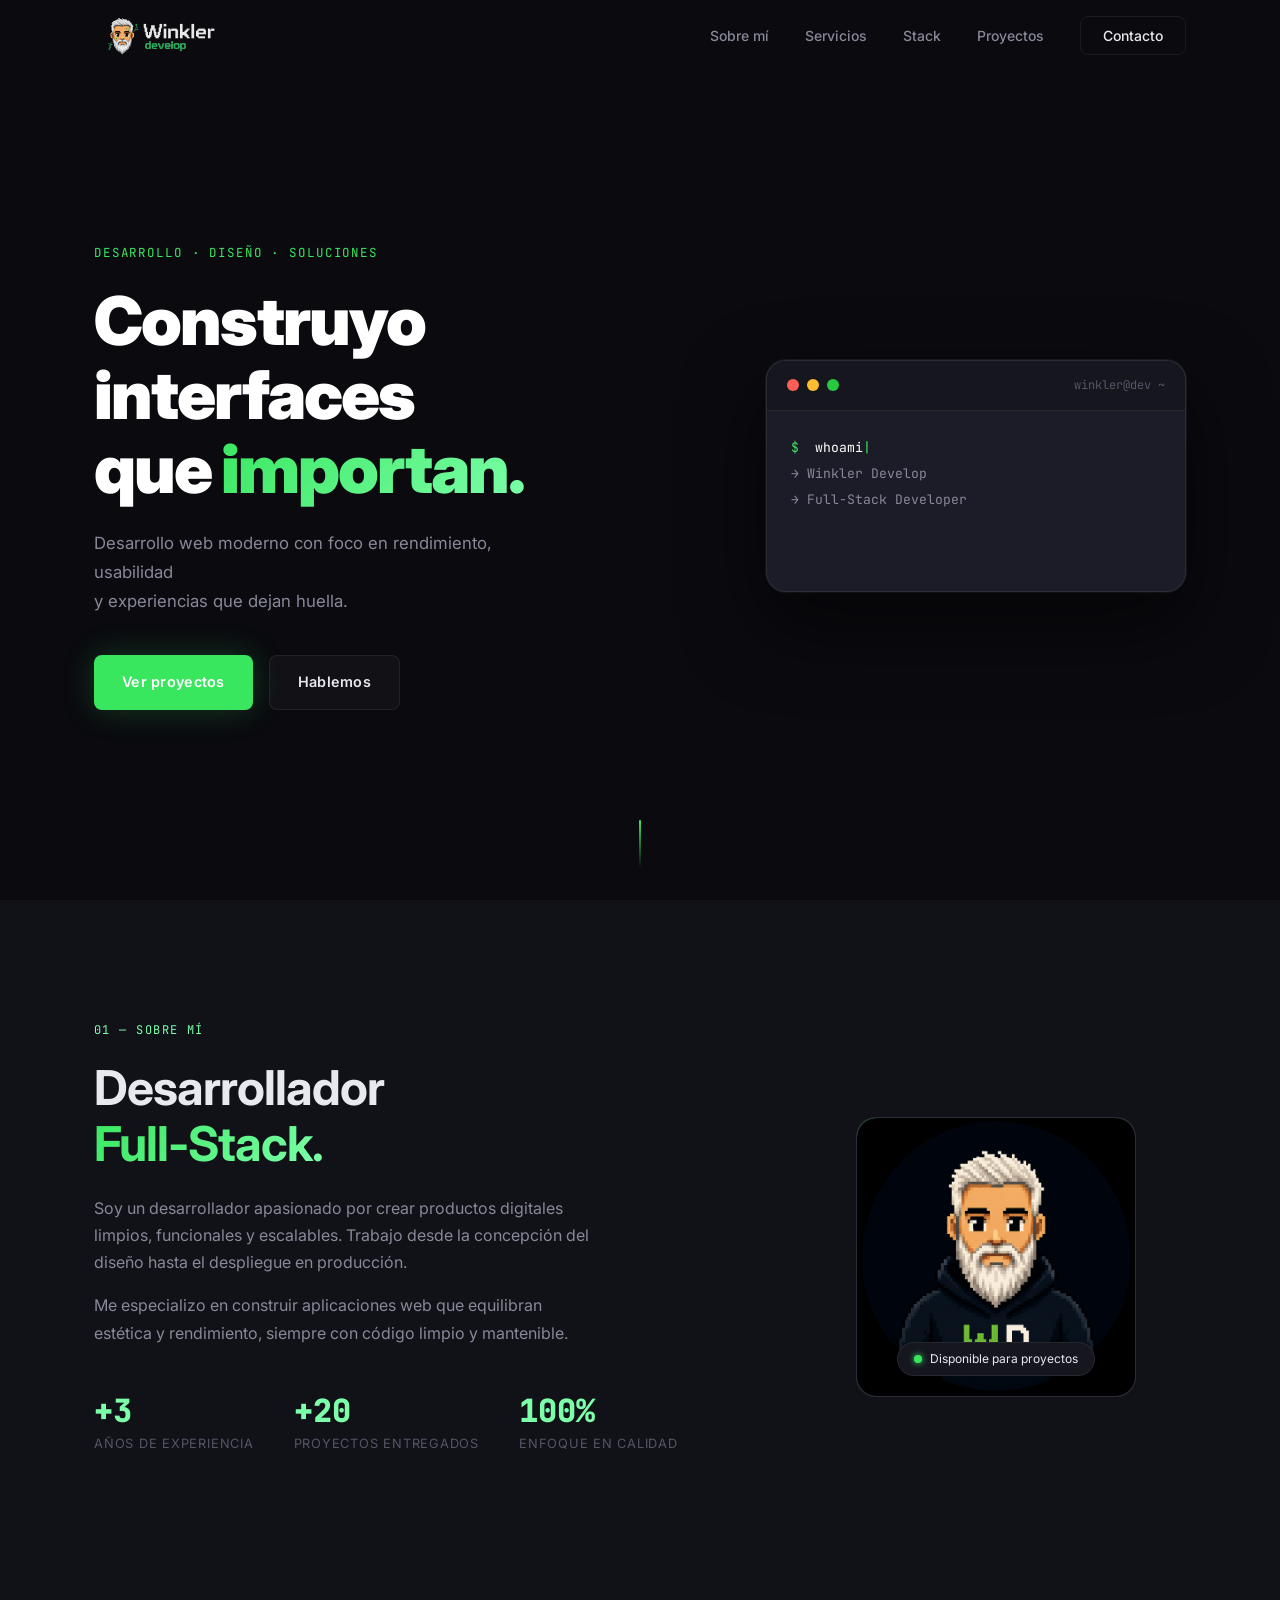
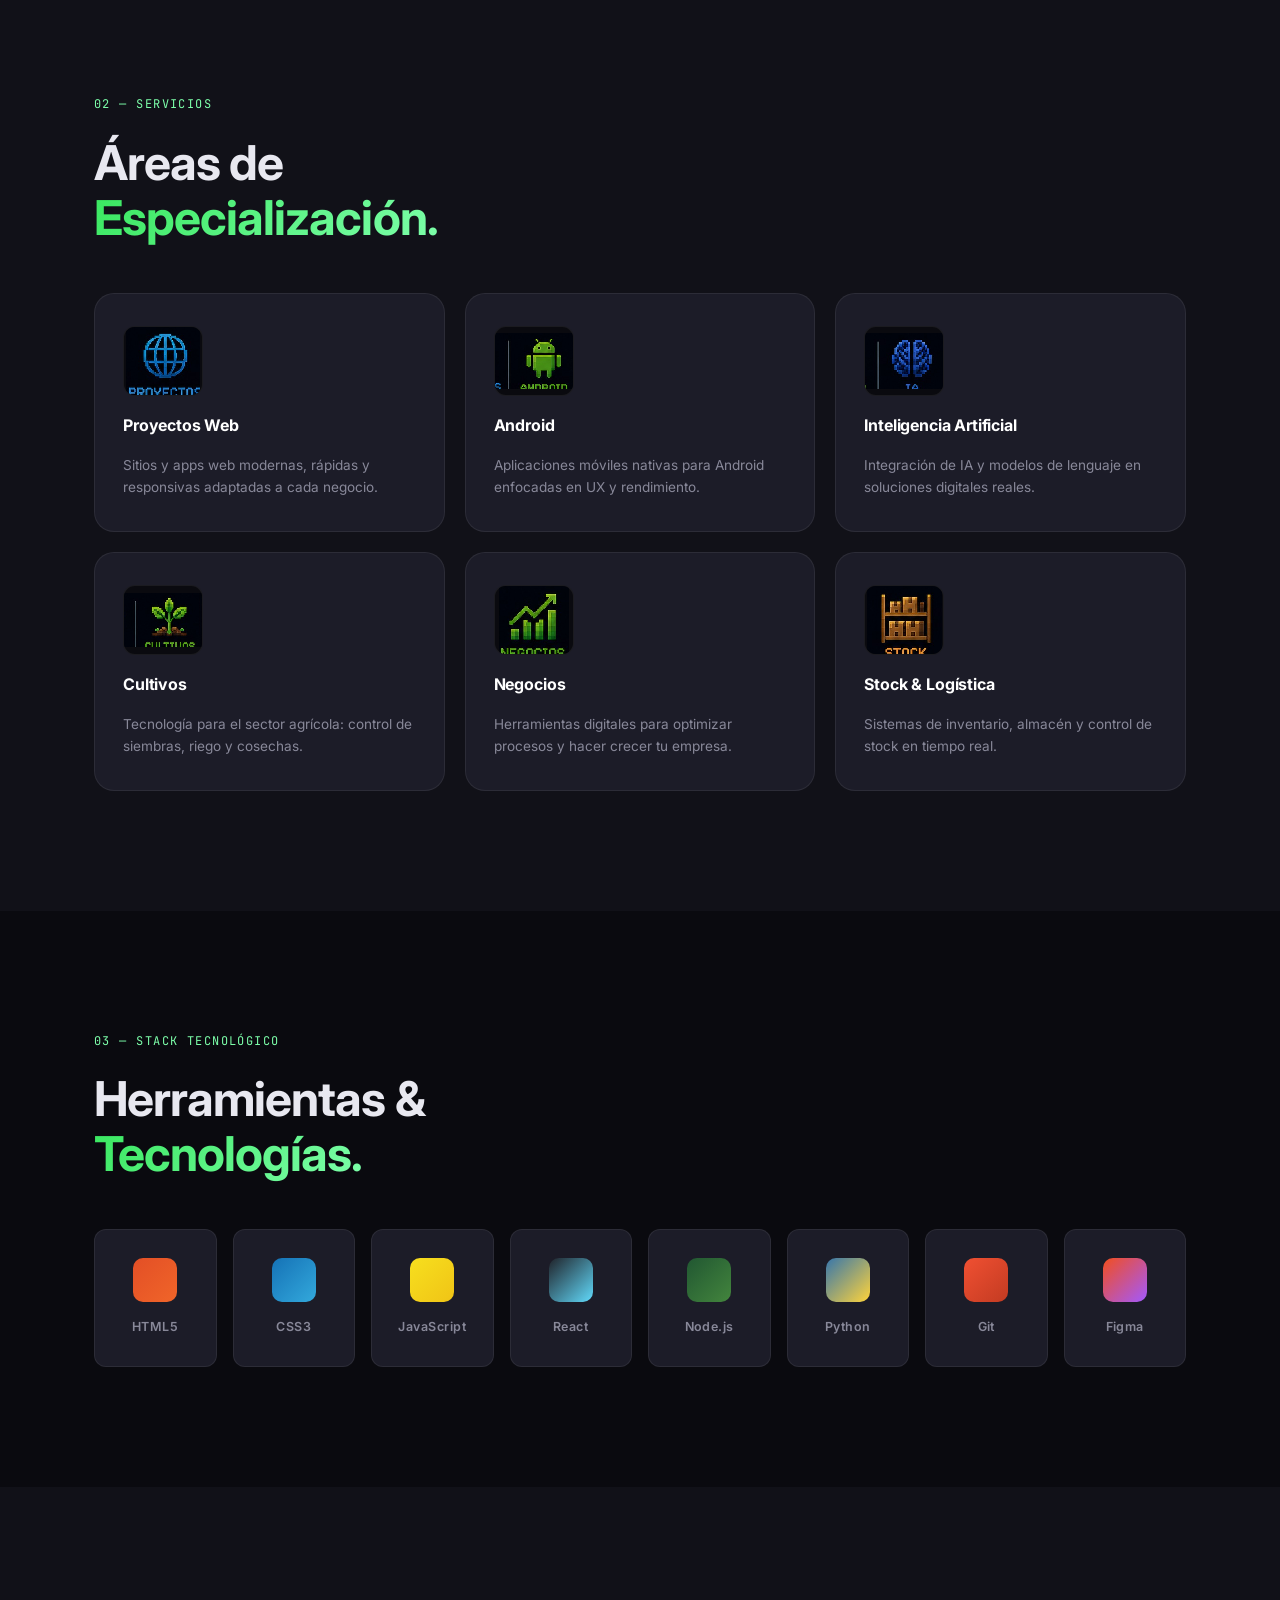
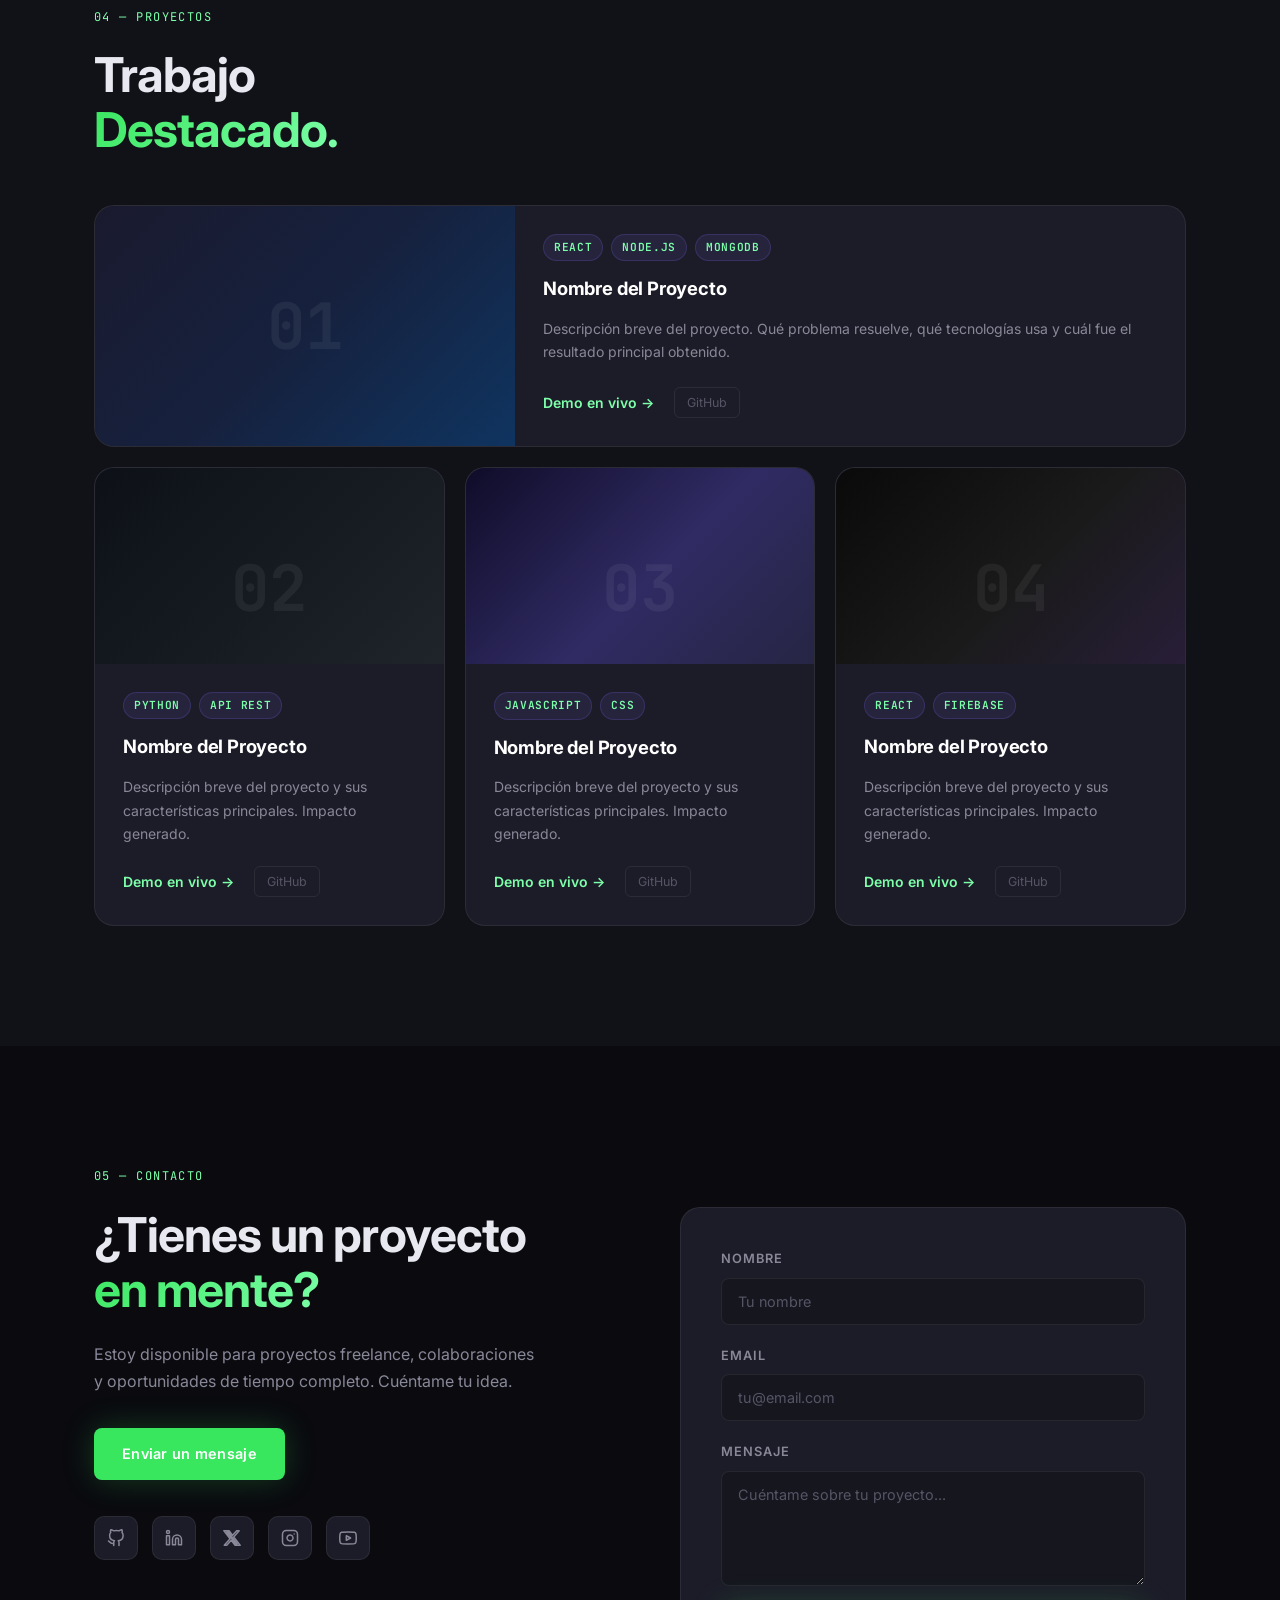
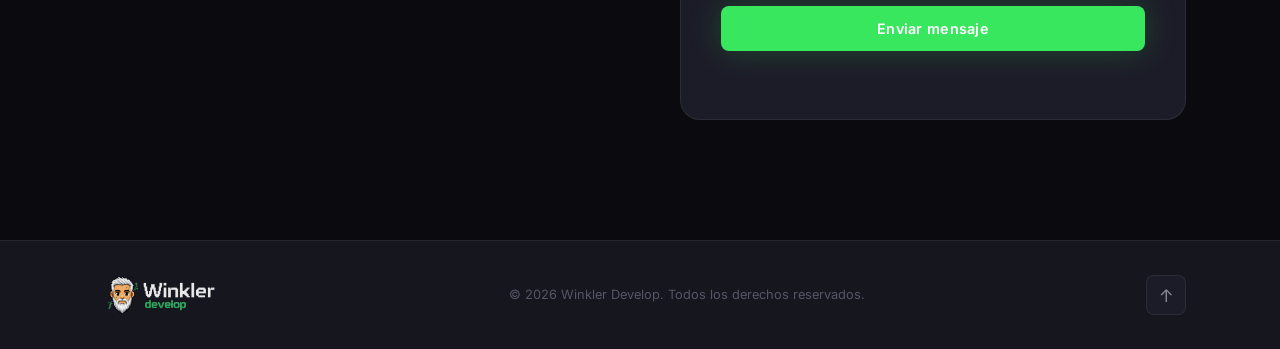
==== commit 1159f19d: "Comment out contact banner image Comment out the contact banner image in index.html" ====
--- a/index.html
+++ b/index.html
@@ -340,7 +340,7 @@
           </form>
         </div>
       </div>
-      <img src="icons/banner-contact.png" alt="Winkler Develop" class="contact-banner-img" />
+     <!-- <img src="icons/banner-contact.png" alt="Winkler Develop" class="contact-banner-img" />-->
     </div>
   </section>
 
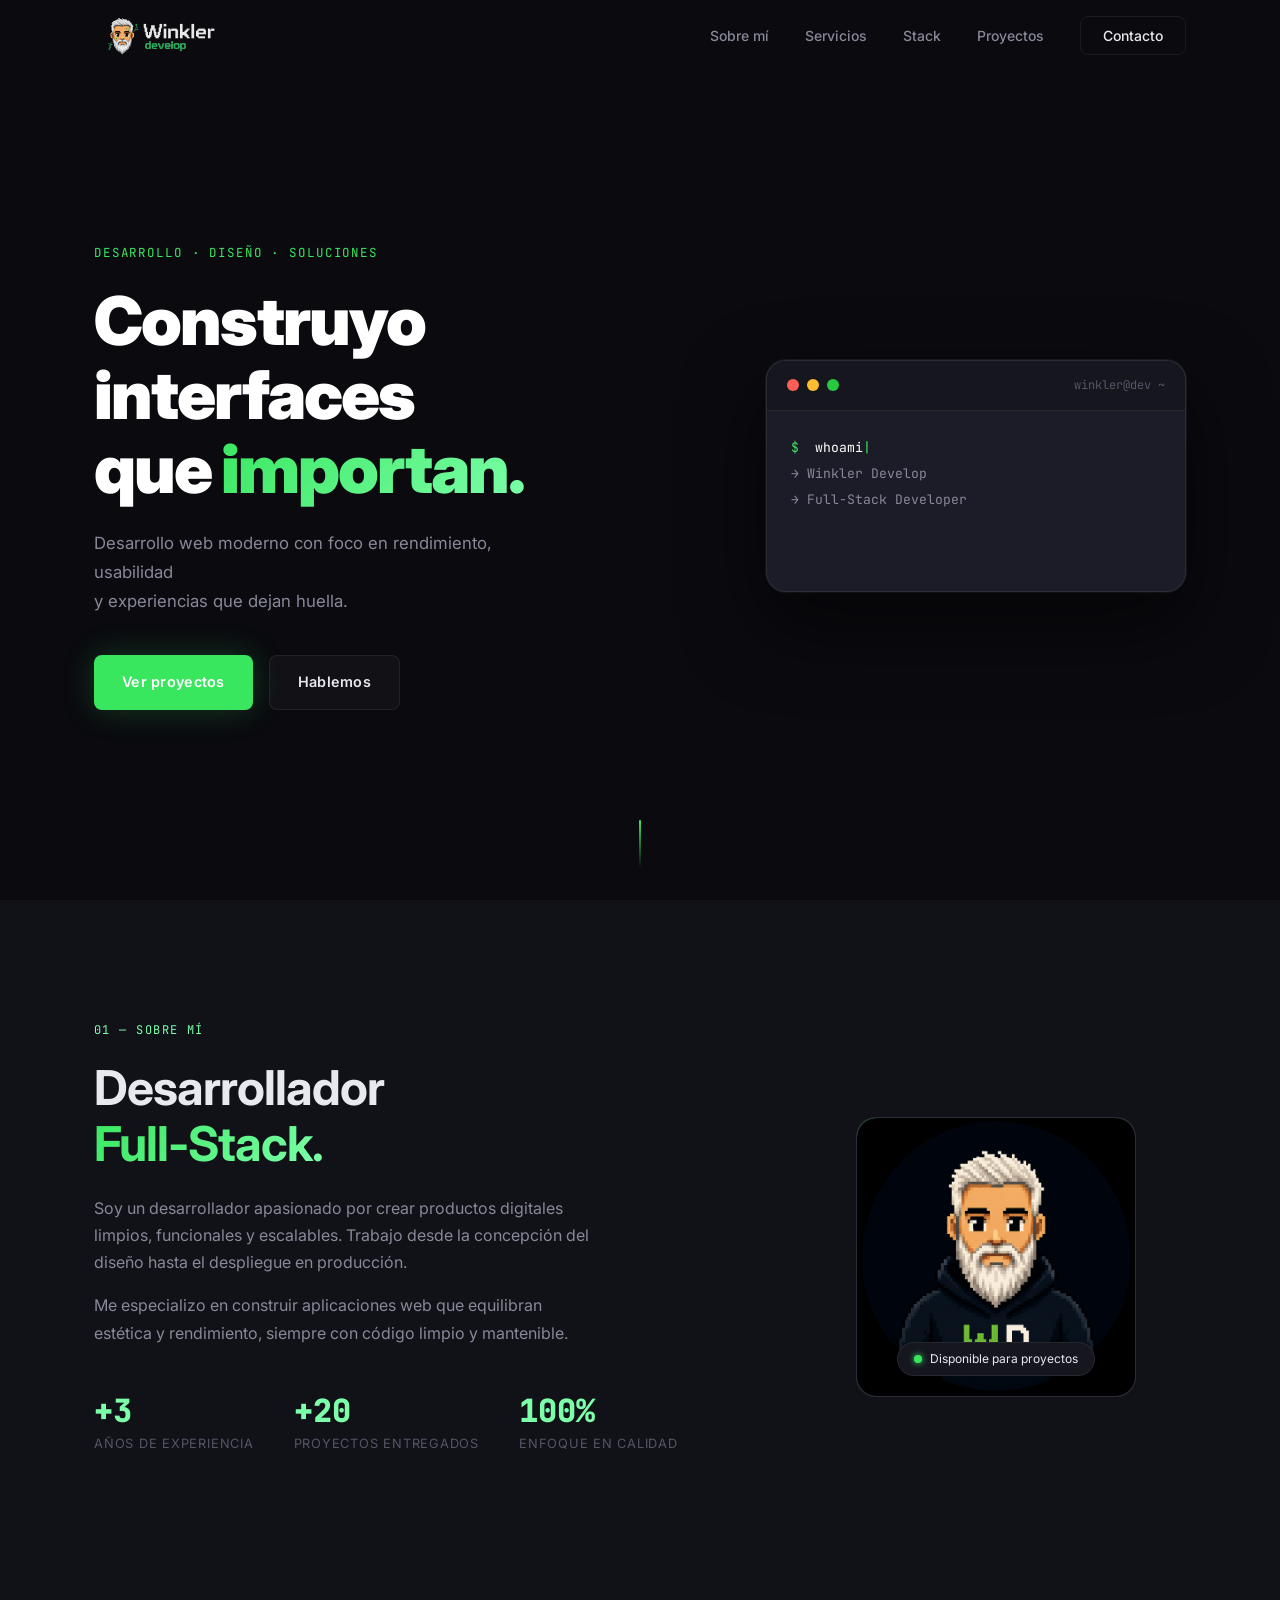
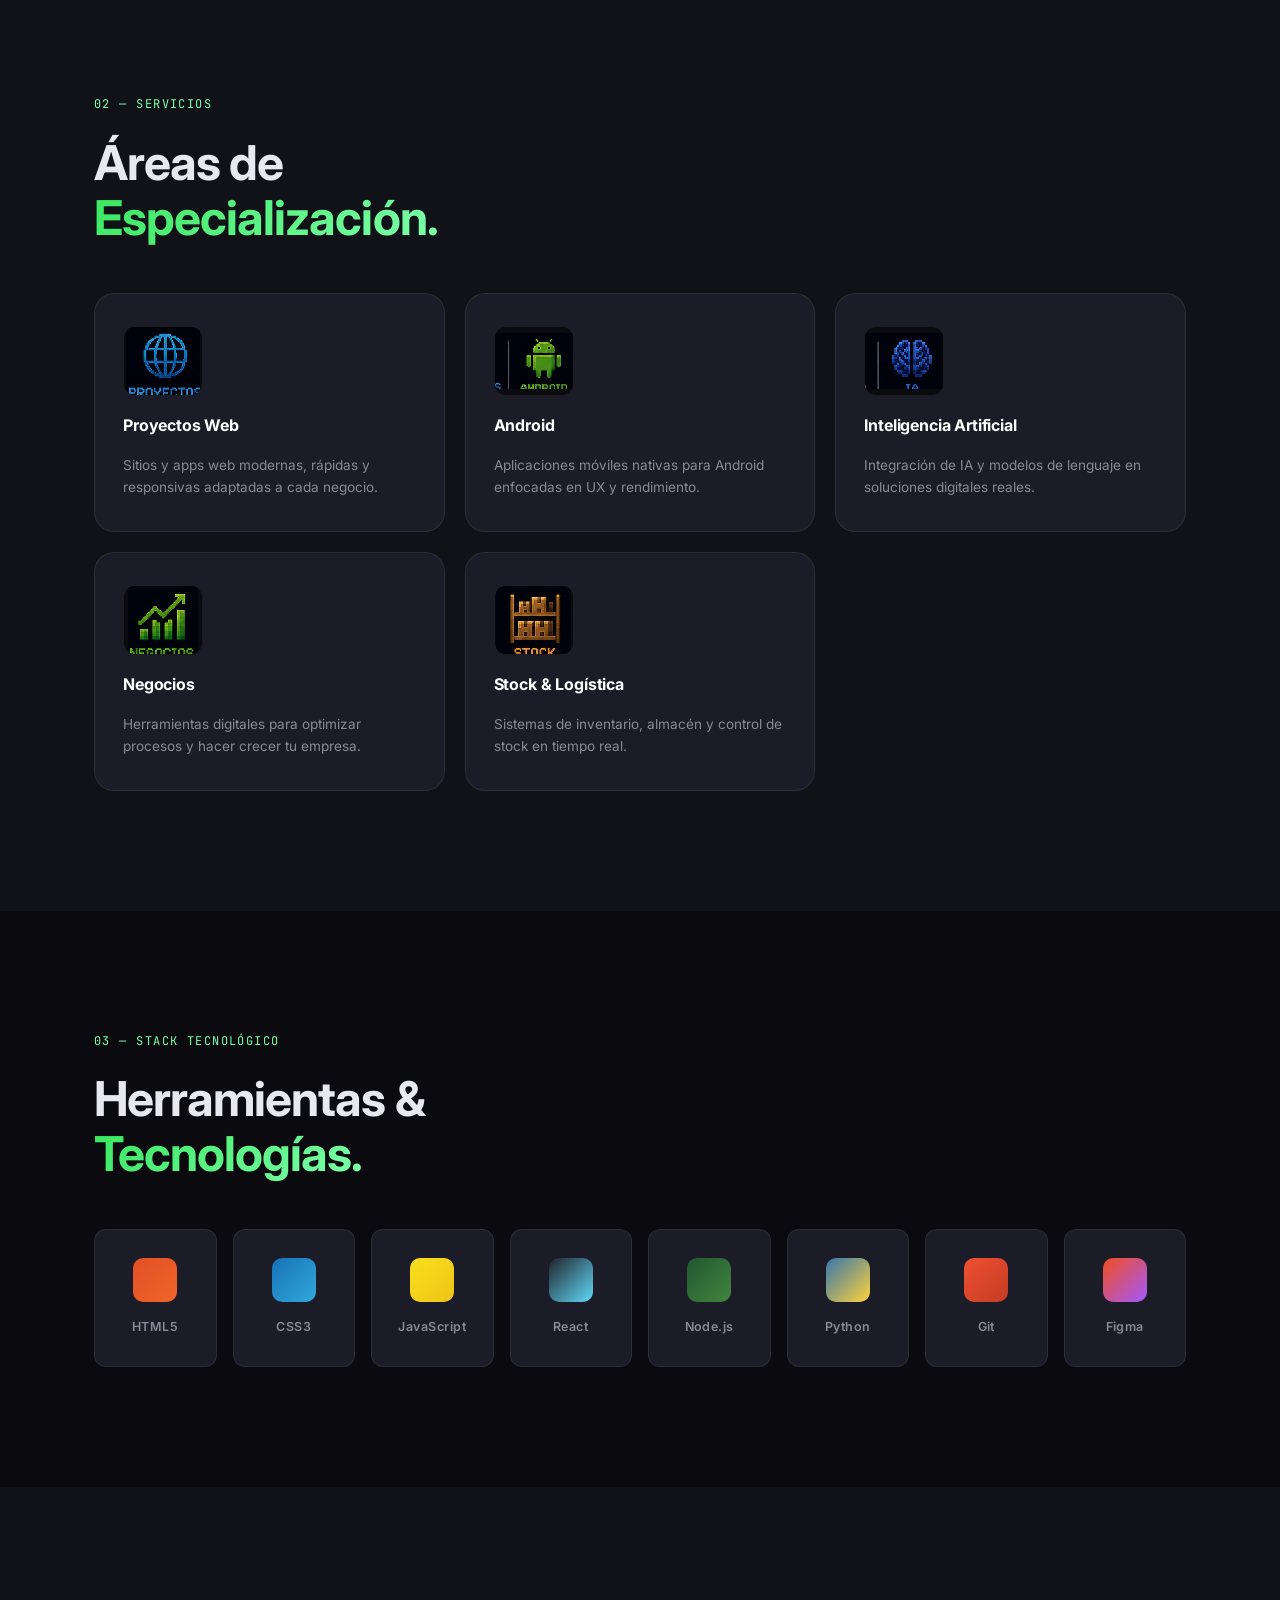
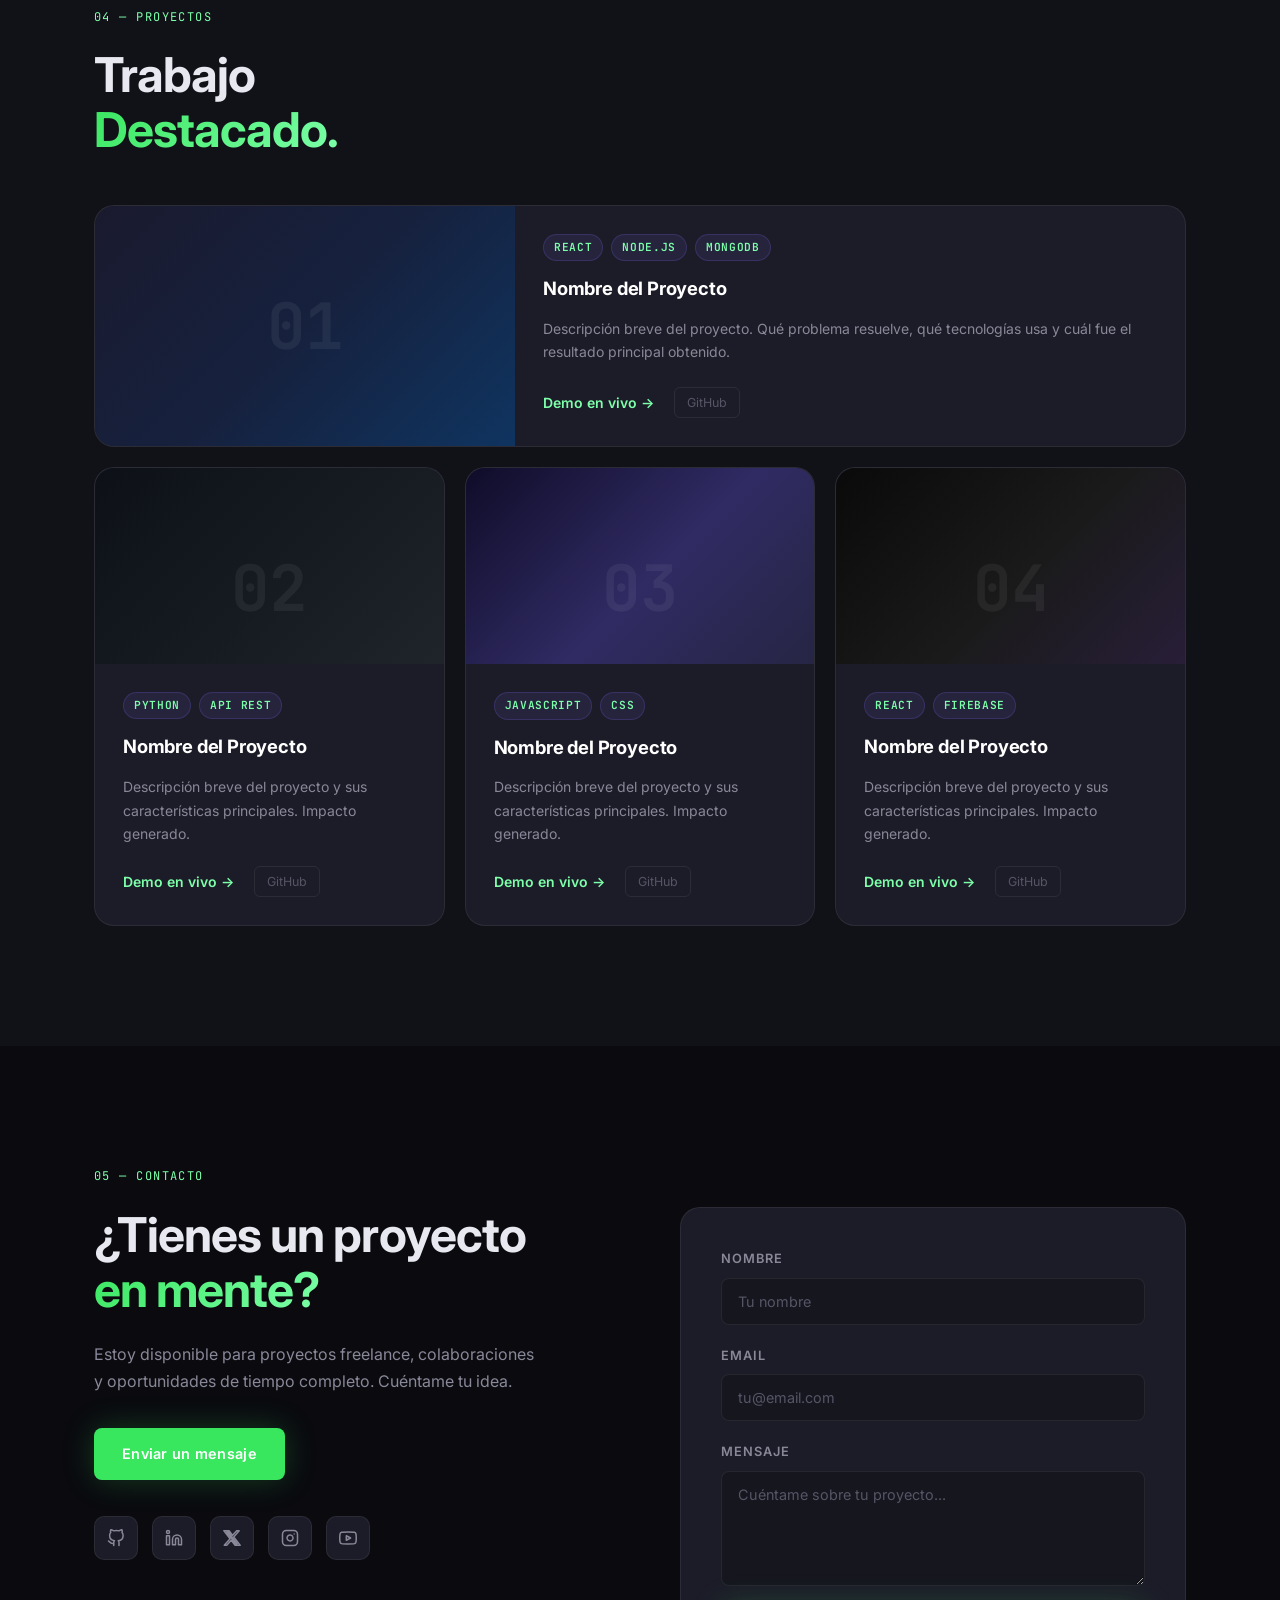
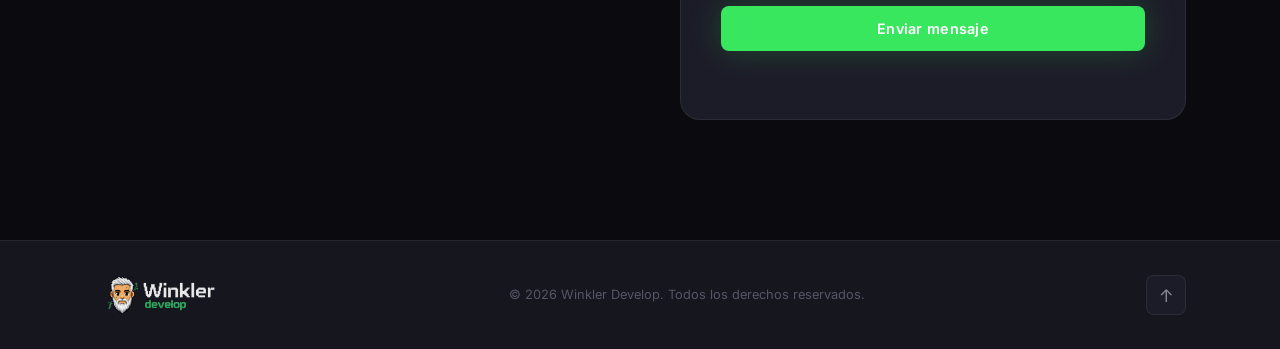
==== commit 34f243f5: "Comment out 'Cultivos' service card Comment out the service card for 'Cultivos' in index.html." ====
--- a/index.html
+++ b/index.html
@@ -134,13 +134,13 @@
           <p>Integración de IA y modelos de lenguaje en soluciones digitales reales.</p>
         </div>
 
-        <div class="service-card">
+        <!--<div class="service-card">
           <div class="service-icon">
             <img src="icons/icon-cultivos.png" alt="Cultivos" />
           </div>
           <h3>Cultivos</h3>
           <p>Tecnología para el sector agrícola: control de siembras, riego y cosechas.</p>
-        </div>
+        </div>-->
 
         <div class="service-card">
           <div class="service-icon">
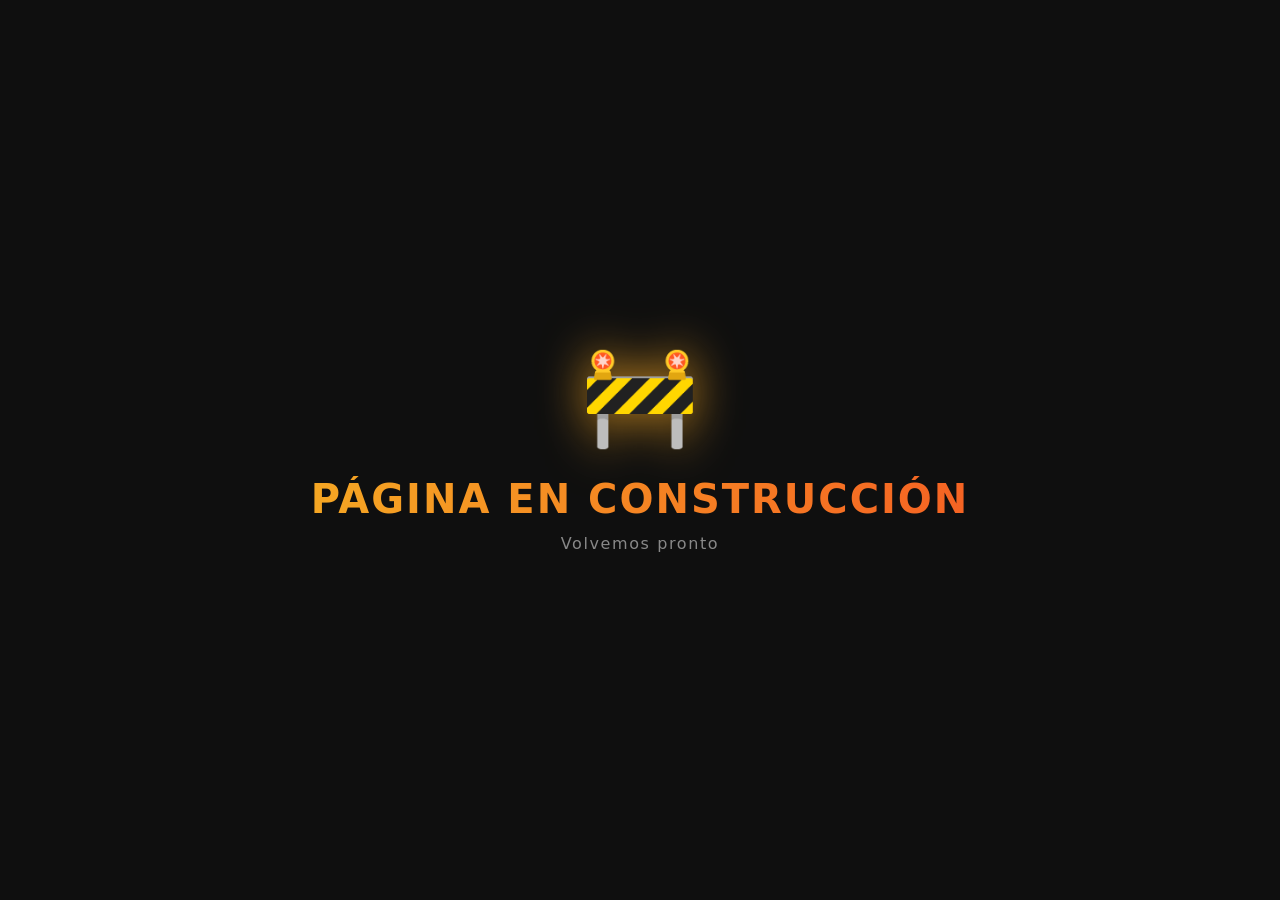
==== commit 2ac64c96: "Rename encontruccion.html to index.html" ====
--- a/index.html
+++ b/index.html
@@ -3,358 +3,67 @@
 <head>
   <meta charset="UTF-8" />
   <meta name="viewport" content="width=device-width, initial-scale=1.0" />
-  <title>Winkler Develop</title>
-  <link rel="stylesheet" href="style.css" />
-  <link rel="preconnect" href="https://fonts.googleapis.com" />
-  <link rel="preconnect" href="https://fonts.gstatic.com" crossorigin />
-  <link href="https://fonts.googleapis.com/css2?family=Inter:wght@300;400;500;600;700;900&family=JetBrains+Mono:wght@400;700&display=swap" rel="stylesheet" />
+  <title>Portofolio DW</title>
+  <style>
+    *, *::before, *::after {
+      box-sizing: border-box;
+      margin: 0;
+      padding: 0;
+    }
+
+    body {
+      min-height: 100vh;
+      display: flex;
+      flex-direction: column;
+      align-items: center;
+      justify-content: center;
+      background: #0f0f0f;
+      color: #f0f0f0;
+      font-family: 'Segoe UI', system-ui, sans-serif;
+      overflow: hidden;
+    }
+
+    .icon {
+      font-size: 6rem;
+      animation: bounce 2s ease-in-out infinite;
+      filter: drop-shadow(0 0 24px #f5a623cc);
+      line-height: 1;
+    }
+
+    .title {
+      margin-top: 2rem;
+      font-size: clamp(1.5rem, 5vw, 2.5rem);
+      font-weight: 700;
+      letter-spacing: 0.05em;
+      text-transform: uppercase;
+      background: linear-gradient(90deg, #f5a623, #f56323, #f5a623);
+      background-size: 200% auto;
+      -webkit-background-clip: text;
+      -webkit-text-fill-color: transparent;
+      background-clip: text;
+      animation: shine 3s linear infinite;
+    }
+
+    .subtitle {
+      margin-top: 0.75rem;
+      font-size: 1rem;
+      color: #888;
+      letter-spacing: 0.1em;
+    }
+
+    @keyframes bounce {
+      0%, 100% { transform: translateY(0); }
+      50%       { transform: translateY(-18px); }
+    }
+
+    @keyframes shine {
+      to { background-position: 200% center; }
+    }
+  </style>
 </head>
 <body>
-
-  <!-- NAV -->
-  <nav class="navbar" id="navbar">
-    <div class="nav-inner">
-      <a href="#hero" class="logo">
-        <img src="icons/portada.png" alt="Winkler Develop" class="logo-icon" />
-      </a>
-      <ul class="nav-links">
-        <li><a href="#about">Sobre mí</a></li>
-        <li><a href="#services">Servicios</a></li>
-        <li><a href="#stack">Stack</a></li>
-        <li><a href="#projects">Proyectos</a></li>
-        <li><a href="#contact" class="nav-cta">Contacto</a></li>
-      </ul>
-      <button class="hamburger" id="hamburger" aria-label="Menú">
-        <span></span><span></span><span></span>
-      </button>
-    </div>
-  </nav>
-
-  <!-- HERO -->
-  <section class="hero" id="hero">
-    <div class="hero-bg">
-      <div class="grid-overlay"></div>
-    </div>
-    <div class="hero-content">
-      <p class="hero-pre">Desarrollo · Diseño · Soluciones</p>
-      <h1 class="hero-title">
-        Construyo interfaces<br />
-        que <span class="accent-text">importan.</span>
-      </h1>
-      <p class="hero-sub">
-        Desarrollo web moderno con foco en rendimiento, usabilidad<br class="br-desktop" />
-        y experiencias que dejan huella.
-      </p>
-      <div class="hero-actions">
-        <a href="#projects" class="btn btn-primary">Ver proyectos</a>
-        <a href="#contact" class="btn btn-ghost">Hablemos</a>
-      </div>
-    </div>
-    <div class="hero-terminal">
-      <div class="terminal-bar">
-        <span class="dot red"></span><span class="dot yellow"></span><span class="dot green"></span>
-        <span class="terminal-title">winkler@dev ~</span>
-      </div>
-      <div class="terminal-body">
-        <p><span class="t-prompt">$</span> <span class="t-cmd" id="typed-cmd"></span><span class="cursor">|</span></p>
-        <p class="t-output" id="t-output-1"></p>
-        <p class="t-output" id="t-output-2"></p>
-        <p class="t-output" id="t-output-3"></p>
-      </div>
-    </div>
-    <div class="scroll-indicator">
-      <span></span>
-    </div>
-  </section>
-
-  <!-- ABOUT -->
-  <section class="about" id="about">
-    <div class="container">
-      <div class="section-label">01 — Sobre mí</div>
-      <div class="about-grid">
-        <div class="about-text">
-          <h2 class="section-title">Desarrollador<br /><span class="accent-text">Full-Stack.</span></h2>
-          <p>Soy un desarrollador apasionado por crear productos digitales limpios, funcionales y escalables. Trabajo desde la concepción del diseño hasta el despliegue en producción.</p>
-          <p>Me especializo en construir aplicaciones web que equilibran estética y rendimiento, siempre con código limpio y mantenible.</p>
-          <div class="about-stats">
-            <div class="stat">
-              <span class="stat-num">+3</span>
-              <span class="stat-label">años de experiencia</span>
-            </div>
-            <div class="stat">
-              <span class="stat-num">+20</span>
-              <span class="stat-label">proyectos entregados</span>
-            </div>
-            <div class="stat">
-              <span class="stat-num">100%</span>
-              <span class="stat-label">enfoque en calidad</span>
-            </div>
-          </div>
-        </div>
-        <div class="about-visual">
-          <div class="avatar-card">
-            <img src="avatar.png" alt="Winkler Developer" class="avatar-img" />
-            <div class="avatar-tag">
-              <span class="tag-dot"></span> Disponible para proyectos
-            </div>
-          </div>
-        </div>
-      </div>
-    </div>
-  </section>
-
-  <!-- SERVICIOS -->
-  <section class="services" id="services">
-    <div class="container">
-      <div class="section-label">02 — Servicios</div>
-      <h2 class="section-title">Áreas de<br /><span class="accent-text">Especialización.</span></h2>
-      <div class="services-grid">
-
-        <div class="service-card">
-          <div class="service-icon">
-            <img src="icons/icon-web.png" alt="Proyectos Web" />
-          </div>
-          <h3>Proyectos Web</h3>
-          <p>Sitios y apps web modernas, rápidas y responsivas adaptadas a cada negocio.</p>
-        </div>
-
-        <div class="service-card">
-          <div class="service-icon">
-            <img src="icons/icon-android.png" alt="Android" />
-          </div>
-          <h3>Android</h3>
-          <p>Aplicaciones móviles nativas para Android enfocadas en UX y rendimiento.</p>
-        </div>
-
-        <div class="service-card">
-          <div class="service-icon">
-            <img src="icons/icon-ia.png" alt="Inteligencia Artificial" />
-          </div>
-          <h3>Inteligencia Artificial</h3>
-          <p>Integración de IA y modelos de lenguaje en soluciones digitales reales.</p>
-        </div>
-
-        <!--<div class="service-card">
-          <div class="service-icon">
-            <img src="icons/icon-cultivos.png" alt="Cultivos" />
-          </div>
-          <h3>Cultivos</h3>
-          <p>Tecnología para el sector agrícola: control de siembras, riego y cosechas.</p>
-        </div>-->
-
-        <div class="service-card">
-          <div class="service-icon">
-            <img src="icons/icon-negocios.png" alt="Negocios" />
-          </div>
-          <h3>Negocios</h3>
-          <p>Herramientas digitales para optimizar procesos y hacer crecer tu empresa.</p>
-        </div>
-
-        <div class="service-card">
-          <div class="service-icon">
-            <img src="icons/icon-stock.png" alt="Stock" />
-          </div>
-          <h3>Stock &amp; Logística</h3>
-          <p>Sistemas de inventario, almacén y control de stock en tiempo real.</p>
-        </div>
-
-      </div>
-    </div>
-  </section>
-
-  <!-- STACK -->
-  <section class="stack" id="stack">
-    <div class="container">
-      <div class="section-label">03 — Stack tecnológico</div>
-      <h2 class="section-title">Herramientas &amp;<br /><span class="accent-text">Tecnologías.</span></h2>
-      <div class="stack-grid">
-        <div class="stack-item" data-tip="HTML5"><div class="stack-icon html"></div><span>HTML5</span></div>
-        <div class="stack-item" data-tip="CSS3"><div class="stack-icon css"></div><span>CSS3</span></div>
-        <div class="stack-item" data-tip="JavaScript"><div class="stack-icon js"></div><span>JavaScript</span></div>
-        <div class="stack-item" data-tip="React"><div class="stack-icon react"></div><span>React</span></div>
-        <div class="stack-item" data-tip="Node.js"><div class="stack-icon node"></div><span>Node.js</span></div>
-        <div class="stack-item" data-tip="Python"><div class="stack-icon python"></div><span>Python</span></div>
-        <div class="stack-item" data-tip="Git"><div class="stack-icon git"></div><span>Git</span></div>
-        <div class="stack-item" data-tip="Figma"><div class="stack-icon figma"></div><span>Figma</span></div>
-      </div>
-    </div>
-  </section>
-
-  <!-- PROJECTS -->
-  <section class="projects" id="projects">
-    <div class="container">
-      <div class="section-label">04 — Proyectos</div>
-      <h2 class="section-title">Trabajo<br /><span class="accent-text">Destacado.</span></h2>
-      <div class="projects-grid">
-
-        <!-- Card 1 -->
-        <article class="project-card featured">
-          <div class="project-thumb">
-            <div class="thumb-placeholder p1">
-              <span>01</span>
-            </div>
-            <div class="project-overlay">
-              <a href="#" class="overlay-link" aria-label="Demo en vivo">
-                <svg viewBox="0 0 24 24"><path d="M18 13v6a2 2 0 0 1-2 2H5a2 2 0 0 1-2-2V8a2 2 0 0 1 2-2h6"/><polyline points="15 3 21 3 21 9"/><line x1="10" y1="14" x2="21" y2="3"/></svg>
-              </a>
-              <a href="#" class="overlay-link" aria-label="GitHub">
-                <svg viewBox="0 0 24 24"><path d="M9 19c-5 1.5-5-2.5-7-3m14 6v-3.87a3.37 3.37 0 0 0-.94-2.61c3.14-.35 6.44-1.54 6.44-7A5.44 5.44 0 0 0 20 4.77 5.07 5.07 0 0 0 19.91 1S18.73.65 16 2.48a13.38 13.38 0 0 0-7 0C6.27.65 5.09 1 5.09 1A5.07 5.07 0 0 0 5 4.77a5.44 5.44 0 0 0-1.5 3.78c0 5.42 3.3 6.61 6.44 7A3.37 3.37 0 0 0 9 18.13V22"/></svg>
-              </a>
-            </div>
-          </div>
-          <div class="project-info">
-            <div class="project-tags"><span>React</span><span>Node.js</span><span>MongoDB</span></div>
-            <h3>Nombre del Proyecto</h3>
-            <p>Descripción breve del proyecto. Qué problema resuelve, qué tecnologías usa y cuál fue el resultado principal obtenido.</p>
-            <div class="project-links">
-              <a href="#" class="link-demo">Demo en vivo →</a>
-              <a href="#" class="link-github">GitHub</a>
-            </div>
-          </div>
-        </article>
-
-        <!-- Card 2 -->
-        <article class="project-card">
-          <div class="project-thumb">
-            <div class="thumb-placeholder p2"><span>02</span></div>
-            <div class="project-overlay">
-              <a href="#" class="overlay-link" aria-label="Demo en vivo">
-                <svg viewBox="0 0 24 24"><path d="M18 13v6a2 2 0 0 1-2 2H5a2 2 0 0 1-2-2V8a2 2 0 0 1 2-2h6"/><polyline points="15 3 21 3 21 9"/><line x1="10" y1="14" x2="21" y2="3"/></svg>
-              </a>
-              <a href="#" class="overlay-link" aria-label="GitHub">
-                <svg viewBox="0 0 24 24"><path d="M9 19c-5 1.5-5-2.5-7-3m14 6v-3.87a3.37 3.37 0 0 0-.94-2.61c3.14-.35 6.44-1.54 6.44-7A5.44 5.44 0 0 0 20 4.77 5.07 5.07 0 0 0 19.91 1S18.73.65 16 2.48a13.38 13.38 0 0 0-7 0C6.27.65 5.09 1 5.09 1A5.07 5.07 0 0 0 5 4.77a5.44 5.44 0 0 0-1.5 3.78c0 5.42 3.3 6.61 6.44 7A3.37 3.37 0 0 0 9 18.13V22"/></svg>
-              </a>
-            </div>
-          </div>
-          <div class="project-info">
-            <div class="project-tags"><span>Python</span><span>API REST</span></div>
-            <h3>Nombre del Proyecto</h3>
-            <p>Descripción breve del proyecto y sus características principales. Impacto generado.</p>
-            <div class="project-links">
-              <a href="#" class="link-demo">Demo en vivo →</a>
-              <a href="#" class="link-github">GitHub</a>
-            </div>
-          </div>
-        </article>
-
-        <!-- Card 3 -->
-        <article class="project-card">
-          <div class="project-thumb">
-            <div class="thumb-placeholder p3"><span>03</span></div>
-            <div class="project-overlay">
-              <a href="#" class="overlay-link" aria-label="Demo en vivo">
-                <svg viewBox="0 0 24 24"><path d="M18 13v6a2 2 0 0 1-2 2H5a2 2 0 0 1-2-2V8a2 2 0 0 1 2-2h6"/><polyline points="15 3 21 3 21 9"/><line x1="10" y1="14" x2="21" y2="3"/></svg>
-              </a>
-              <a href="#" class="overlay-link" aria-label="GitHub">
-                <svg viewBox="0 0 24 24"><path d="M9 19c-5 1.5-5-2.5-7-3m14 6v-3.87a3.37 3.37 0 0 0-.94-2.61c3.14-.35 6.44-1.54 6.44-7A5.44 5.44 0 0 0 20 4.77 5.07 5.07 0 0 0 19.91 1S18.73.65 16 2.48a13.38 13.38 0 0 0-7 0C6.27.65 5.09 1 5.09 1A5.07 5.07 0 0 0 5 4.77a5.44 5.44 0 0 0-1.5 3.78c0 5.42 3.3 6.61 6.44 7A3.37 3.37 0 0 0 9 18.13V22"/></svg>
-              </a>
-            </div>
-          </div>
-          <div class="project-info">
-            <div class="project-tags"><span>JavaScript</span><span>CSS</span></div>
-            <h3>Nombre del Proyecto</h3>
-            <p>Descripción breve del proyecto y sus características principales. Impacto generado.</p>
-            <div class="project-links">
-              <a href="#" class="link-demo">Demo en vivo →</a>
-              <a href="#" class="link-github">GitHub</a>
-            </div>
-          </div>
-        </article>
-
-        <!-- Card 4 -->
-        <article class="project-card">
-          <div class="project-thumb">
-            <div class="thumb-placeholder p4"><span>04</span></div>
-            <div class="project-overlay">
-              <a href="#" class="overlay-link" aria-label="Demo en vivo">
-                <svg viewBox="0 0 24 24"><path d="M18 13v6a2 2 0 0 1-2 2H5a2 2 0 0 1-2-2V8a2 2 0 0 1 2-2h6"/><polyline points="15 3 21 3 21 9"/><line x1="10" y1="14" x2="21" y2="3"/></svg>
-              </a>
-              <a href="#" class="overlay-link" aria-label="GitHub">
-                <svg viewBox="0 0 24 24"><path d="M9 19c-5 1.5-5-2.5-7-3m14 6v-3.87a3.37 3.37 0 0 0-.94-2.61c3.14-.35 6.44-1.54 6.44-7A5.44 5.44 0 0 0 20 4.77 5.07 5.07 0 0 0 19.91 1S18.73.65 16 2.48a13.38 13.38 0 0 0-7 0C6.27.65 5.09 1 5.09 1A5.07 5.07 0 0 0 5 4.77a5.44 5.44 0 0 0-1.5 3.78c0 5.42 3.3 6.61 6.44 7A3.37 3.37 0 0 0 9 18.13V22"/></svg>
-              </a>
-            </div>
-          </div>
-          <div class="project-info">
-            <div class="project-tags"><span>React</span><span>Firebase</span></div>
-            <h3>Nombre del Proyecto</h3>
-            <p>Descripción breve del proyecto y sus características principales. Impacto generado.</p>
-            <div class="project-links">
-              <a href="#" class="link-demo">Demo en vivo →</a>
-              <a href="#" class="link-github">GitHub</a>
-            </div>
-          </div>
-        </article>
-
-      </div>
-    </div>
-  </section>
-
-  <!-- CONTACT -->
-  <section class="contact" id="contact">
-    <div class="container">
-      <div class="section-label">05 — Contacto</div>
-      <div class="contact-inner">
-        <div class="contact-text">
-          <h2 class="section-title">¿Tienes un proyecto<br /><span class="accent-text">en mente?</span></h2>
-          <p>Estoy disponible para proyectos freelance, colaboraciones y oportunidades de tiempo completo. Cuéntame tu idea.</p>
-          <a href="mailto:tu@email.com" class="btn btn-primary">Enviar un mensaje</a>
-          <div class="social-links">
-            <!-- GitHub -->
-            <a href="#" class="social-link" aria-label="GitHub" target="_blank" rel="noopener">
-              <svg viewBox="0 0 24 24"><path d="M9 19c-5 1.5-5-2.5-7-3m14 6v-3.87a3.37 3.37 0 0 0-.94-2.61c3.14-.35 6.44-1.54 6.44-7A5.44 5.44 0 0 0 20 4.77 5.07 5.07 0 0 0 19.91 1S18.73.65 16 2.48a13.38 13.38 0 0 0-7 0C6.27.65 5.09 1 5.09 1A5.07 5.07 0 0 0 5 4.77a5.44 5.44 0 0 0-1.5 3.78c0 5.42 3.3 6.61 6.44 7A3.37 3.37 0 0 0 9 18.13V22"/></svg>
-            </a>
-            <!-- LinkedIn -->
-            <a href="#" class="social-link" aria-label="LinkedIn" target="_blank" rel="noopener">
-              <svg viewBox="0 0 24 24"><path d="M16 8a6 6 0 0 1 6 6v7h-4v-7a2 2 0 0 0-2-2 2 2 0 0 0-2 2v7h-4v-7a6 6 0 0 1 6-6z"/><rect x="2" y="9" width="4" height="12"/><circle cx="4" cy="4" r="2"/></svg>
-            </a>
-            <!-- Twitter / X -->
-            <a href="#" class="social-link" aria-label="Twitter / X" target="_blank" rel="noopener">
-              <svg viewBox="0 0 24 24"><path d="M18.244 2.25h3.308l-7.227 8.26 8.502 11.24H16.17l-5.214-6.817L4.99 21.75H1.68l7.73-8.835L1.254 2.25H8.08l4.713 6.231zm-1.161 17.52h1.833L7.084 4.126H5.117z"/></svg>
-            </a>
-            <!-- Instagram -->
-            <a href="#" class="social-link" aria-label="Instagram" target="_blank" rel="noopener">
-              <svg viewBox="0 0 24 24"><rect x="2" y="2" width="20" height="20" rx="5" ry="5"/><path d="M16 11.37A4 4 0 1 1 12.63 8 4 4 0 0 1 16 11.37z"/><line x1="17.5" y1="6.5" x2="17.51" y2="6.5"/></svg>
-            </a>
-            <!-- YouTube -->
-            <a href="#" class="social-link" aria-label="YouTube" target="_blank" rel="noopener">
-              <svg viewBox="0 0 24 24"><path d="M22.54 6.42a2.78 2.78 0 0 0-1.95-1.96C18.88 4 12 4 12 4s-6.88 0-8.59.46A2.78 2.78 0 0 0 1.46 6.42 29 29 0 0 0 1 12a29 29 0 0 0 .46 5.58 2.78 2.78 0 0 0 1.95 1.95C5.12 20 12 20 12 20s6.88 0 8.59-.47a2.78 2.78 0 0 0 1.95-1.95A29 29 0 0 0 23 12a29 29 0 0 0-.46-5.58z"/><polygon points="9.75 15.02 15.5 12 9.75 8.98 9.75 15.02"/></svg>
-            </a>
-          </div>
-        </div>
-        <div class="contact-form-wrap">
-          <form class="contact-form" id="contact-form" novalidate>
-            <div class="form-group">
-              <label for="name">Nombre</label>
-              <input type="text" id="name" name="name" placeholder="Tu nombre" autocomplete="off" />
-            </div>
-            <div class="form-group">
-              <label for="email">Email</label>
-              <input type="email" id="email" name="email" placeholder="tu@email.com" autocomplete="off" />
-            </div>
-            <div class="form-group">
-              <label for="message">Mensaje</label>
-              <textarea id="message" name="message" rows="5" placeholder="Cuéntame sobre tu proyecto..."></textarea>
-            </div>
-            <button type="submit" class="btn btn-primary full-width">Enviar mensaje</button>
-            <p class="form-status" id="form-status"></p>
-          </form>
-        </div>
-      </div>
-     <!-- <img src="icons/banner-contact.png" alt="Winkler Develop" class="contact-banner-img" />-->
-    </div>
-  </section>
-
-  <!-- FOOTER -->
-  <footer class="footer">
-    <div class="container footer-inner">
-      <span class="logo">
-        <img src="icons/portada.png" alt="Winkler Develop" class="logo-icon" />
-      </span>
-      <p class="footer-copy">&copy; <span id="year"></span> Winkler Develop. Todos los derechos reservados.</p>
-      <a href="#hero" class="back-top" aria-label="Volver arriba">↑</a>
-    </div>
-  </footer>
-
-  <script src="main.js"></script>
+  <div class="icon">🚧</div>
+  <h1 class="title">Página en Construcción</h1>
+  <p class="subtitle">Volvemos pronto</p>
 </body>
 </html>
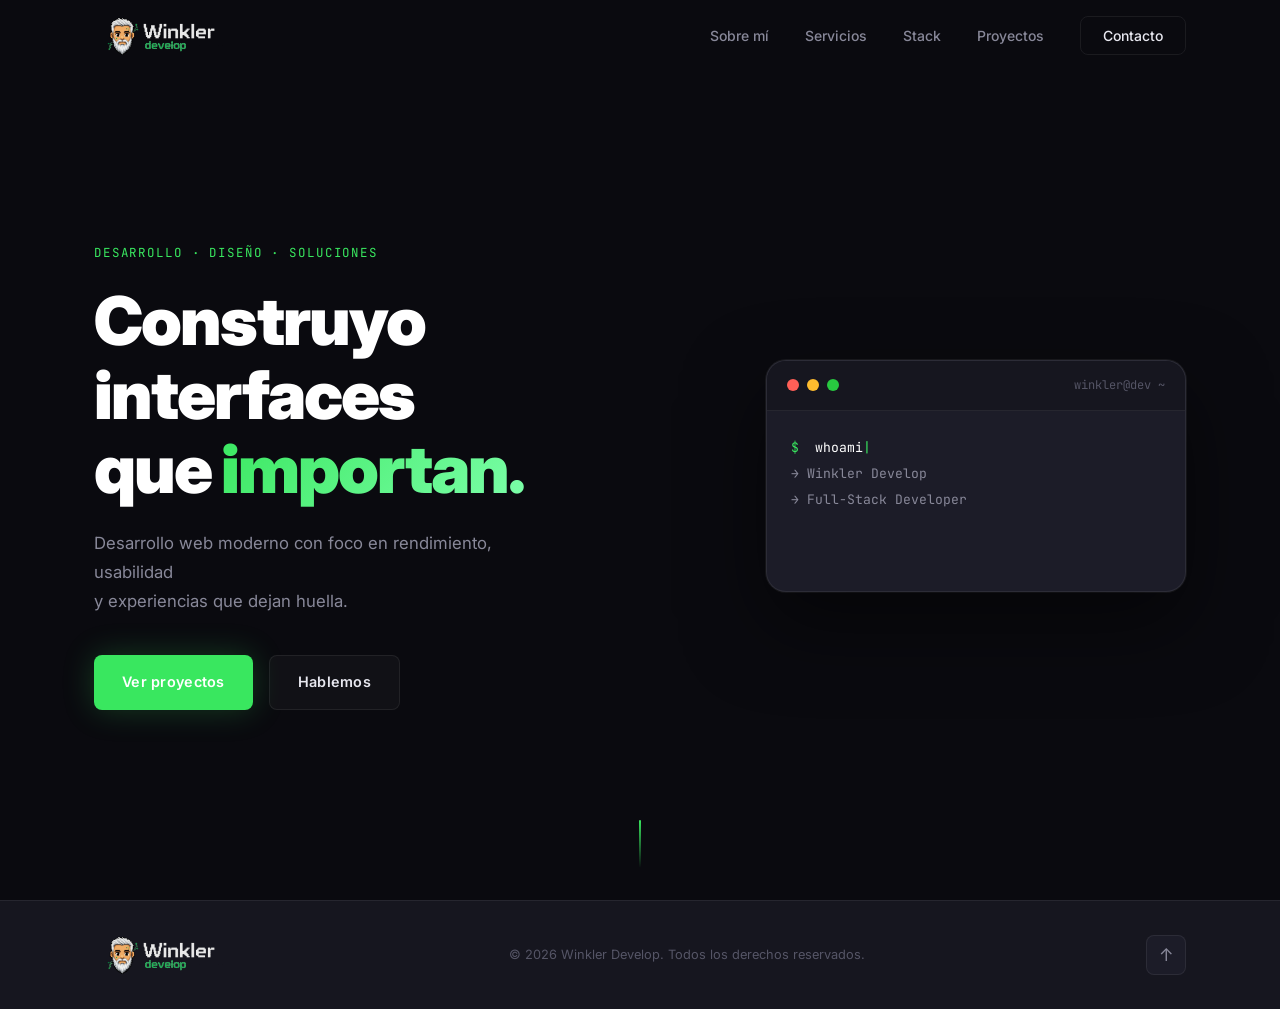
==== commit 580c62c5: "Update and rename indexa.html to index.html" ====
--- a/index.html
+++ b/index.html
@@ -3,67 +3,358 @@
 <head>
   <meta charset="UTF-8" />
   <meta name="viewport" content="width=device-width, initial-scale=1.0" />
-  <title>Portofolio DW</title>
-  <style>
-    *, *::before, *::after {
-      box-sizing: border-box;
-      margin: 0;
-      padding: 0;
-    }
-
-    body {
-      min-height: 100vh;
-      display: flex;
-      flex-direction: column;
-      align-items: center;
-      justify-content: center;
-      background: #0f0f0f;
-      color: #f0f0f0;
-      font-family: 'Segoe UI', system-ui, sans-serif;
-      overflow: hidden;
-    }
-
-    .icon {
-      font-size: 6rem;
-      animation: bounce 2s ease-in-out infinite;
-      filter: drop-shadow(0 0 24px #f5a623cc);
-      line-height: 1;
-    }
-
-    .title {
-      margin-top: 2rem;
-      font-size: clamp(1.5rem, 5vw, 2.5rem);
-      font-weight: 700;
-      letter-spacing: 0.05em;
-      text-transform: uppercase;
-      background: linear-gradient(90deg, #f5a623, #f56323, #f5a623);
-      background-size: 200% auto;
-      -webkit-background-clip: text;
-      -webkit-text-fill-color: transparent;
-      background-clip: text;
-      animation: shine 3s linear infinite;
-    }
-
-    .subtitle {
-      margin-top: 0.75rem;
-      font-size: 1rem;
-      color: #888;
-      letter-spacing: 0.1em;
-    }
-
-    @keyframes bounce {
-      0%, 100% { transform: translateY(0); }
-      50%       { transform: translateY(-18px); }
-    }
-
-    @keyframes shine {
-      to { background-position: 200% center; }
-    }
-  </style>
+  <title>Winkler Develop</title>
+  <link rel="stylesheet" href="style.css" />
+  <link rel="preconnect" href="https://fonts.googleapis.com" />
+  <link rel="preconnect" href="https://fonts.gstatic.com" crossorigin />
+  <link href="https://fonts.googleapis.com/css2?family=Inter:wght@300;400;500;600;700;900&family=JetBrains+Mono:wght@400;700&display=swap" rel="stylesheet" />
 </head>
 <body>
-  <div class="icon">🚧</div>
-  <h1 class="title">Página en Construcción</h1>
-  <p class="subtitle">Volvemos pronto</p>
+
+  <!-- NAV -->
+  <nav class="navbar" id="navbar">
+    <div class="nav-inner">
+      <a href="#hero" class="logo">
+        <img src="icons/portada.png" alt="Winkler Develop" class="logo-icon" />
+      </a>
+      <ul class="nav-links">
+        <li><a href="#about">Sobre mí</a></li>
+        <li><a href="#services">Servicios</a></li>
+        <li><a href="#stack">Stack</a></li>
+        <li><a href="#projects">Proyectos</a></li>
+        <li><a href="#contact" class="nav-cta">Contacto</a></li>
+      </ul>
+      <button class="hamburger" id="hamburger" aria-label="Menú">
+        <span></span><span></span><span></span>
+      </button>
+    </div>
+  </nav>
+
+  <!-- HERO -->
+  <section class="hero" id="hero">
+    <div class="hero-bg">
+      <div class="grid-overlay"></div>
+    </div>
+    <div class="hero-content">
+      <p class="hero-pre">Desarrollo · Diseño · Soluciones</p>
+      <h1 class="hero-title">
+        Construyo interfaces<br />
+        que <span class="accent-text">importan.</span>
+      </h1>
+      <p class="hero-sub">
+        Desarrollo web moderno con foco en rendimiento, usabilidad<br class="br-desktop" />
+        y experiencias que dejan huella.
+      </p>
+      <div class="hero-actions">
+        <a href="#projects" class="btn btn-primary">Ver proyectos</a>
+        <a href="#contact" class="btn btn-ghost">Hablemos</a>
+      </div>
+    </div>
+    <div class="hero-terminal">
+      <div class="terminal-bar">
+        <span class="dot red"></span><span class="dot yellow"></span><span class="dot green"></span>
+        <span class="terminal-title">winkler@dev ~</span>
+      </div>
+      <div class="terminal-body">
+        <p><span class="t-prompt">$</span> <span class="t-cmd" id="typed-cmd"></span><span class="cursor">|</span></p>
+        <p class="t-output" id="t-output-1"></p>
+        <p class="t-output" id="t-output-2"></p>
+        <p class="t-output" id="t-output-3"></p>
+      </div>
+    </div>
+    <div class="scroll-indicator">
+      <span></span>
+    </div>
+  </section>
+
+  <!-- ABOUT 
+  <section class="about" id="about">
+    <div class="container">
+      <div class="section-label">01 — Sobre mí</div>
+      <div class="about-grid">
+        <div class="about-text">
+          <h2 class="section-title">Desarrollador<br /><span class="accent-text">Full-Stack.</span></h2>
+          <p>Soy un desarrollador apasionado por crear productos digitales limpios, funcionales y escalables. Trabajo desde la concepción del diseño hasta el despliegue en producción.</p>
+          <p>Me especializo en construir aplicaciones web que equilibran estética y rendimiento, siempre con código limpio y mantenible.</p>
+          <div class="about-stats">
+            <div class="stat">
+              <span class="stat-num">+3</span>
+              <span class="stat-label">años de experiencia</span>
+            </div>
+            <div class="stat">
+              <span class="stat-num">+20</span>
+              <span class="stat-label">proyectos entregados</span>
+            </div>
+            <div class="stat">
+              <span class="stat-num">100%</span>
+              <span class="stat-label">enfoque en calidad</span>
+            </div>
+          </div>
+        </div>
+        <div class="about-visual">
+          <div class="avatar-card">
+            <img src="avatar.png" alt="Winkler Developer" class="avatar-img" />
+            <div class="avatar-tag">
+              <span class="tag-dot"></span> Disponible para proyectos
+            </div>
+          </div>
+        </div>
+      </div>
+    </div>
+  </section>
+
+ 
+  <section class="services" id="services">
+    <div class="container">
+      <div class="section-label">02 — Servicios</div>
+      <h2 class="section-title">Áreas de<br /><span class="accent-text">Especialización.</span></h2>
+      <div class="services-grid">
+
+        <div class="service-card">
+          <div class="service-icon">
+            <img src="icons/icon-web.png" alt="Proyectos Web" />
+          </div>
+          <h3>Proyectos Web</h3>
+          <p>Sitios y apps web modernas, rápidas y responsivas adaptadas a cada negocio.</p>
+        </div>
+
+        <div class="service-card">
+          <div class="service-icon">
+            <img src="icons/icon-android.png" alt="Android" />
+          </div>
+          <h3>Android</h3>
+          <p>Aplicaciones móviles nativas para Android enfocadas en UX y rendimiento.</p>
+        </div>
+
+        <div class="service-card">
+          <div class="service-icon">
+            <img src="icons/icon-ia.png" alt="Inteligencia Artificial" />
+          </div>
+          <h3>Inteligencia Artificial</h3>
+          <p>Integración de IA y modelos de lenguaje en soluciones digitales reales.</p>
+        </div>
+
+        <div class="service-card">
+          <div class="service-icon">
+            <img src="icons/icon-cultivos.png" alt="Cultivos" />
+          </div>
+          <h3>Cultivos</h3>
+          <p>Tecnología para el sector agrícola: control de siembras, riego y cosechas.</p>
+        </div>
+
+        <div class="service-card">
+          <div class="service-icon">
+            <img src="icons/icon-negocios.png" alt="Negocios" />
+          </div>
+          <h3>Negocios</h3>
+          <p>Herramientas digitales para optimizar procesos y hacer crecer tu empresa.</p>
+        </div>
+
+        <div class="service-card">
+          <div class="service-icon">
+            <img src="icons/icon-stock.png" alt="Stock" />
+          </div>
+          <h3>Stock &amp; Logística</h3>
+          <p>Sistemas de inventario, almacén y control de stock en tiempo real.</p>
+        </div>
+
+      </div>
+    </div>
+  </section>
+
+
+  <section class="stack" id="stack">
+    <div class="container">
+      <div class="section-label">03 — Stack tecnológico</div>
+      <h2 class="section-title">Herramientas &amp;<br /><span class="accent-text">Tecnologías.</span></h2>
+      <div class="stack-grid">
+        <div class="stack-item" data-tip="HTML5"><div class="stack-icon html"></div><span>HTML5</span></div>
+        <div class="stack-item" data-tip="CSS3"><div class="stack-icon css"></div><span>CSS3</span></div>
+        <div class="stack-item" data-tip="JavaScript"><div class="stack-icon js"></div><span>JavaScript</span></div>
+        <div class="stack-item" data-tip="React"><div class="stack-icon react"></div><span>React</span></div>
+        <div class="stack-item" data-tip="Node.js"><div class="stack-icon node"></div><span>Node.js</span></div>
+        <div class="stack-item" data-tip="Python"><div class="stack-icon python"></div><span>Python</span></div>
+        <div class="stack-item" data-tip="Git"><div class="stack-icon git"></div><span>Git</span></div>
+        <div class="stack-item" data-tip="Figma"><div class="stack-icon figma"></div><span>Figma</span></div>
+      </div>
+    </div>
+  </section>
+
+
+  <section class="projects" id="projects">
+    <div class="container">
+      <div class="section-label">04 — Proyectos</div>
+      <h2 class="section-title">Trabajo<br /><span class="accent-text">Destacado.</span></h2>
+      <div class="projects-grid">
+
+     
+        <article class="project-card featured">
+          <div class="project-thumb">
+            <div class="thumb-placeholder p1">
+              <span>01</span>
+            </div>
+            <div class="project-overlay">
+              <a href="#" class="overlay-link" aria-label="Demo en vivo">
+                <svg viewBox="0 0 24 24"><path d="M18 13v6a2 2 0 0 1-2 2H5a2 2 0 0 1-2-2V8a2 2 0 0 1 2-2h6"/><polyline points="15 3 21 3 21 9"/><line x1="10" y1="14" x2="21" y2="3"/></svg>
+              </a>
+              <a href="#" class="overlay-link" aria-label="GitHub">
+                <svg viewBox="0 0 24 24"><path d="M9 19c-5 1.5-5-2.5-7-3m14 6v-3.87a3.37 3.37 0 0 0-.94-2.61c3.14-.35 6.44-1.54 6.44-7A5.44 5.44 0 0 0 20 4.77 5.07 5.07 0 0 0 19.91 1S18.73.65 16 2.48a13.38 13.38 0 0 0-7 0C6.27.65 5.09 1 5.09 1A5.07 5.07 0 0 0 5 4.77a5.44 5.44 0 0 0-1.5 3.78c0 5.42 3.3 6.61 6.44 7A3.37 3.37 0 0 0 9 18.13V22"/></svg>
+              </a>
+            </div>
+          </div>
+          <div class="project-info">
+            <div class="project-tags"><span>React</span><span>Node.js</span><span>MongoDB</span></div>
+            <h3>Nombre del Proyecto</h3>
+            <p>Descripción breve del proyecto. Qué problema resuelve, qué tecnologías usa y cuál fue el resultado principal obtenido.</p>
+            <div class="project-links">
+              <a href="#" class="link-demo">Demo en vivo →</a>
+              <a href="#" class="link-github">GitHub</a>
+            </div>
+          </div>
+        </article>
+
+ 
+        <article class="project-card">
+          <div class="project-thumb">
+            <div class="thumb-placeholder p2"><span>02</span></div>
+            <div class="project-overlay">
+              <a href="#" class="overlay-link" aria-label="Demo en vivo">
+                <svg viewBox="0 0 24 24"><path d="M18 13v6a2 2 0 0 1-2 2H5a2 2 0 0 1-2-2V8a2 2 0 0 1 2-2h6"/><polyline points="15 3 21 3 21 9"/><line x1="10" y1="14" x2="21" y2="3"/></svg>
+              </a>
+              <a href="#" class="overlay-link" aria-label="GitHub">
+                <svg viewBox="0 0 24 24"><path d="M9 19c-5 1.5-5-2.5-7-3m14 6v-3.87a3.37 3.37 0 0 0-.94-2.61c3.14-.35 6.44-1.54 6.44-7A5.44 5.44 0 0 0 20 4.77 5.07 5.07 0 0 0 19.91 1S18.73.65 16 2.48a13.38 13.38 0 0 0-7 0C6.27.65 5.09 1 5.09 1A5.07 5.07 0 0 0 5 4.77a5.44 5.44 0 0 0-1.5 3.78c0 5.42 3.3 6.61 6.44 7A3.37 3.37 0 0 0 9 18.13V22"/></svg>
+              </a>
+            </div>
+          </div>
+          <div class="project-info">
+            <div class="project-tags"><span>Python</span><span>API REST</span></div>
+            <h3>Nombre del Proyecto</h3>
+            <p>Descripción breve del proyecto y sus características principales. Impacto generado.</p>
+            <div class="project-links">
+              <a href="#" class="link-demo">Demo en vivo →</a>
+              <a href="#" class="link-github">GitHub</a>
+            </div>
+          </div>
+        </article>
+
+>
+        <article class="project-card">
+          <div class="project-thumb">
+            <div class="thumb-placeholder p3"><span>03</span></div>
+            <div class="project-overlay">
+              <a href="#" class="overlay-link" aria-label="Demo en vivo">
+                <svg viewBox="0 0 24 24"><path d="M18 13v6a2 2 0 0 1-2 2H5a2 2 0 0 1-2-2V8a2 2 0 0 1 2-2h6"/><polyline points="15 3 21 3 21 9"/><line x1="10" y1="14" x2="21" y2="3"/></svg>
+              </a>
+              <a href="#" class="overlay-link" aria-label="GitHub">
+                <svg viewBox="0 0 24 24"><path d="M9 19c-5 1.5-5-2.5-7-3m14 6v-3.87a3.37 3.37 0 0 0-.94-2.61c3.14-.35 6.44-1.54 6.44-7A5.44 5.44 0 0 0 20 4.77 5.07 5.07 0 0 0 19.91 1S18.73.65 16 2.48a13.38 13.38 0 0 0-7 0C6.27.65 5.09 1 5.09 1A5.07 5.07 0 0 0 5 4.77a5.44 5.44 0 0 0-1.5 3.78c0 5.42 3.3 6.61 6.44 7A3.37 3.37 0 0 0 9 18.13V22"/></svg>
+              </a>
+            </div>
+          </div>
+          <div class="project-info">
+            <div class="project-tags"><span>JavaScript</span><span>CSS</span></div>
+            <h3>Nombre del Proyecto</h3>
+            <p>Descripción breve del proyecto y sus características principales. Impacto generado.</p>
+            <div class="project-links">
+              <a href="#" class="link-demo">Demo en vivo →</a>
+              <a href="#" class="link-github">GitHub</a>
+            </div>
+          </div>
+        </article>
+
+
+        <article class="project-card">
+          <div class="project-thumb">
+            <div class="thumb-placeholder p4"><span>04</span></div>
+            <div class="project-overlay">
+              <a href="#" class="overlay-link" aria-label="Demo en vivo">
+                <svg viewBox="0 0 24 24"><path d="M18 13v6a2 2 0 0 1-2 2H5a2 2 0 0 1-2-2V8a2 2 0 0 1 2-2h6"/><polyline points="15 3 21 3 21 9"/><line x1="10" y1="14" x2="21" y2="3"/></svg>
+              </a>
+              <a href="#" class="overlay-link" aria-label="GitHub">
+                <svg viewBox="0 0 24 24"><path d="M9 19c-5 1.5-5-2.5-7-3m14 6v-3.87a3.37 3.37 0 0 0-.94-2.61c3.14-.35 6.44-1.54 6.44-7A5.44 5.44 0 0 0 20 4.77 5.07 5.07 0 0 0 19.91 1S18.73.65 16 2.48a13.38 13.38 0 0 0-7 0C6.27.65 5.09 1 5.09 1A5.07 5.07 0 0 0 5 4.77a5.44 5.44 0 0 0-1.5 3.78c0 5.42 3.3 6.61 6.44 7A3.37 3.37 0 0 0 9 18.13V22"/></svg>
+              </a>
+            </div>
+          </div>
+          <div class="project-info">
+            <div class="project-tags"><span>React</span><span>Firebase</span></div>
+            <h3>Nombre del Proyecto</h3>
+            <p>Descripción breve del proyecto y sus características principales. Impacto generado.</p>
+            <div class="project-links">
+              <a href="#" class="link-demo">Demo en vivo →</a>
+              <a href="#" class="link-github">GitHub</a>
+            </div>
+          </div>
+        </article>
+
+      </div>
+    </div>
+  </section>
+
+
+  <section class="contact" id="contact">
+    <div class="container">
+      <div class="section-label">05 — Contacto</div>
+      <div class="contact-inner">
+        <div class="contact-text">
+          <h2 class="section-title">¿Tienes un proyecto<br /><span class="accent-text">en mente?</span></h2>
+          <p>Estoy disponible para proyectos freelance, colaboraciones y oportunidades de tiempo completo. Cuéntame tu idea.</p>
+          <a href="mailto:tu@email.com" class="btn btn-primary">Enviar un mensaje</a>
+          <div class="social-links">
+      
+            <a href="#" class="social-link" aria-label="GitHub" target="_blank" rel="noopener">
+              <svg viewBox="0 0 24 24"><path d="M9 19c-5 1.5-5-2.5-7-3m14 6v-3.87a3.37 3.37 0 0 0-.94-2.61c3.14-.35 6.44-1.54 6.44-7A5.44 5.44 0 0 0 20 4.77 5.07 5.07 0 0 0 19.91 1S18.73.65 16 2.48a13.38 13.38 0 0 0-7 0C6.27.65 5.09 1 5.09 1A5.07 5.07 0 0 0 5 4.77a5.44 5.44 0 0 0-1.5 3.78c0 5.42 3.3 6.61 6.44 7A3.37 3.37 0 0 0 9 18.13V22"/></svg>
+            </a>
+      
+            <a href="#" class="social-link" aria-label="LinkedIn" target="_blank" rel="noopener">
+              <svg viewBox="0 0 24 24"><path d="M16 8a6 6 0 0 1 6 6v7h-4v-7a2 2 0 0 0-2-2 2 2 0 0 0-2 2v7h-4v-7a6 6 0 0 1 6-6z"/><rect x="2" y="9" width="4" height="12"/><circle cx="4" cy="4" r="2"/></svg>
+            </a>
+       
+            <a href="#" class="social-link" aria-label="Twitter / X" target="_blank" rel="noopener">
+              <svg viewBox="0 0 24 24"><path d="M18.244 2.25h3.308l-7.227 8.26 8.502 11.24H16.17l-5.214-6.817L4.99 21.75H1.68l7.73-8.835L1.254 2.25H8.08l4.713 6.231zm-1.161 17.52h1.833L7.084 4.126H5.117z"/></svg>
+            </a>
+      
+            <a href="#" class="social-link" aria-label="Instagram" target="_blank" rel="noopener">
+              <svg viewBox="0 0 24 24"><rect x="2" y="2" width="20" height="20" rx="5" ry="5"/><path d="M16 11.37A4 4 0 1 1 12.63 8 4 4 0 0 1 16 11.37z"/><line x1="17.5" y1="6.5" x2="17.51" y2="6.5"/></svg>
+            </a>
+     
+            <a href="#" class="social-link" aria-label="YouTube" target="_blank" rel="noopener">
+              <svg viewBox="0 0 24 24"><path d="M22.54 6.42a2.78 2.78 0 0 0-1.95-1.96C18.88 4 12 4 12 4s-6.88 0-8.59.46A2.78 2.78 0 0 0 1.46 6.42 29 29 0 0 0 1 12a29 29 0 0 0 .46 5.58 2.78 2.78 0 0 0 1.95 1.95C5.12 20 12 20 12 20s6.88 0 8.59-.47a2.78 2.78 0 0 0 1.95-1.95A29 29 0 0 0 23 12a29 29 0 0 0-.46-5.58z"/><polygon points="9.75 15.02 15.5 12 9.75 8.98 9.75 15.02"/></svg>
+            </a>
+          </div>
+        </div>
+        <div class="contact-form-wrap">
+          <form class="contact-form" id="contact-form" novalidate>
+            <div class="form-group">
+              <label for="name">Nombre</label>
+              <input type="text" id="name" name="name" placeholder="Tu nombre" autocomplete="off" />
+            </div>
+            <div class="form-group">
+              <label for="email">Email</label>
+              <input type="email" id="email" name="email" placeholder="tu@email.com" autocomplete="off" />
+            </div>
+            <div class="form-group">
+              <label for="message">Mensaje</label>
+              <textarea id="message" name="message" rows="5" placeholder="Cuéntame sobre tu proyecto..."></textarea>
+            </div>
+            <button type="submit" class="btn btn-primary full-width">Enviar mensaje</button>
+            <p class="form-status" id="form-status"></p>
+          </form>
+        </div>
+      </div>
+ <img src="icons/banner-contact.png" alt="Winkler Develop" class="contact-banner-img" />
+    </div>
+  </section>-->
+
+  <!-- FOOTER -->
+  <footer class="footer">
+    <div class="container footer-inner">
+      <span class="logo">
+        <img src="icons/portada.png" alt="Winkler Develop" class="logo-icon" />
+      </span>
+      <p class="footer-copy">&copy; <span id="year"></span> Winkler Develop. Todos los derechos reservados.</p>
+      <a href="#hero" class="back-top" aria-label="Volver arriba">↑</a>
+    </div>
+  </footer>
+
+  <script src="main.js"></script>
 </body>
 </html>
--- a/style.css
+++ b/style.css
@@ -0,0 +1,949 @@
+/* ===========================
+   VARIABLES & RESET
+   =========================== */
+:root {
+  --bg: #0a0a0f;
+  --bg-2: #111118;
+  --bg-3: #16161f;
+  --surface: #1c1c28;
+  --surface-hover: #22222f;
+  --border: rgba(255, 255, 255, 0.07);
+  --accent: #39e75f;
+  --accent-2: #7dffaa;
+  --accent-glow: rgba(57, 231, 95, 0.22);
+  --text: #e8e8f0;
+  --text-muted: #888899;
+  --text-dim: #555566;
+  --white: #ffffff;
+  --font: 'Inter', sans-serif;
+  --mono: 'JetBrains Mono', monospace;
+  --radius: 12px;
+  --radius-lg: 20px;
+  --transition: 0.3s cubic-bezier(0.4, 0, 0.2, 1);
+  --nav-h: 72px;
+}
+
+*, *::before, *::after { box-sizing: border-box; margin: 0; padding: 0; }
+
+html { scroll-behavior: smooth; }
+
+body {
+  font-family: var(--font);
+  background: var(--bg);
+  color: var(--text);
+  line-height: 1.7;
+  overflow-x: hidden;
+}
+
+img { display: block; max-width: 100%; }
+a { text-decoration: none; color: inherit; }
+button { cursor: pointer; border: none; background: none; font-family: inherit; }
+ul { list-style: none; }
+input, textarea { font-family: inherit; }
+svg {
+  display: block;
+  width: 20px;
+  height: 20px;
+  stroke: currentColor;
+  fill: none;
+  stroke-width: 2;
+  stroke-linecap: round;
+  stroke-linejoin: round;
+}
+
+.container {
+  max-width: 1140px;
+  margin: 0 auto;
+  padding: 0 24px;
+}
+
+/* ===========================
+   TYPOGRAPHY UTILITIES
+   =========================== */
+.section-label {
+  font-family: var(--mono);
+  font-size: 0.75rem;
+  letter-spacing: 0.12em;
+  color: var(--accent-2);
+  text-transform: uppercase;
+  margin-bottom: 20px;
+}
+
+.section-title {
+  font-size: clamp(2rem, 4vw, 3rem);
+  font-weight: 700;
+  line-height: 1.15;
+  margin-bottom: 1.5rem;
+  letter-spacing: -0.02em;
+}
+
+.accent-text {
+  background: linear-gradient(135deg, var(--accent), var(--accent-2));
+  -webkit-background-clip: text;
+  -webkit-text-fill-color: transparent;
+  background-clip: text;
+}
+
+/* ===========================
+   BUTTONS
+   =========================== */
+.btn {
+  display: inline-flex;
+  align-items: center;
+  gap: 8px;
+  padding: 14px 28px;
+  border-radius: 8px;
+  font-size: 0.9rem;
+  font-weight: 600;
+  letter-spacing: 0.02em;
+  transition: all var(--transition);
+  position: relative;
+  overflow: hidden;
+}
+
+.btn-primary {
+  background: var(--accent);
+  color: var(--white);
+  box-shadow: 0 0 32px var(--accent-glow);
+}
+.btn-primary:hover {
+  background: var(--accent-2);
+  box-shadow: 0 0 48px var(--accent-glow);
+  transform: translateY(-2px);
+}
+
+.btn-ghost {
+  border: 1px solid var(--border);
+  color: var(--text);
+  background: rgba(255,255,255,0.03);
+}
+.btn-ghost:hover {
+  border-color: var(--accent);
+  color: var(--accent-2);
+  background: var(--accent-glow);
+  transform: translateY(-2px);
+}
+
+.full-width { width: 100%; justify-content: center; }
+
+/* ===========================
+   NAVBAR
+   =========================== */
+.navbar {
+  position: fixed;
+  top: 0; left: 0; right: 0;
+  z-index: 100;
+  height: var(--nav-h);
+  transition: background var(--transition), box-shadow var(--transition);
+}
+
+.navbar.scrolled {
+  background: rgba(10, 10, 15, 0.92);
+  backdrop-filter: blur(20px);
+  -webkit-backdrop-filter: blur(20px);
+  box-shadow: 0 1px 0 var(--border);
+}
+
+.nav-inner {
+  max-width: 1140px;
+  margin: 0 auto;
+  padding: 0 24px;
+  height: 100%;
+  display: flex;
+  align-items: center;
+  justify-content: space-between;
+}
+
+.logo {
+  font-family: var(--mono);
+  font-size: 1.1rem;
+  font-weight: 700;
+  color: var(--white);
+  letter-spacing: -0.02em;
+  display: flex;
+  align-items: center;
+  gap: 0.5rem;
+}
+.logo-icon {
+  height: 44px;
+  width: auto;
+  object-fit: contain;
+}
+.logo-bracket { color: var(--text-dim); }
+.logo-accent { color: var(--accent); }
+
+.nav-links {
+  display: flex;
+  align-items: center;
+  gap: 36px;
+}
+.nav-links a {
+  font-size: 0.875rem;
+  font-weight: 500;
+  color: var(--text-muted);
+  transition: color var(--transition);
+}
+.nav-links a:hover { color: var(--text); }
+.nav-links a.active {
+  color: var(--accent);
+  text-shadow: 0 0 10px var(--accent-glow);
+}
+.nav-links a.active.nav-cta {
+  border-color: var(--accent);
+  background: var(--accent-glow);
+  color: var(--accent) !important;
+}
+
+.nav-cta {
+  padding: 10px 22px;
+  border: 1px solid var(--border);
+  border-radius: 8px;
+  color: var(--text) !important;
+  transition: all var(--transition) !important;
+}
+.nav-cta:hover {
+  border-color: var(--accent) !important;
+  color: var(--accent-2) !important;
+  background: var(--accent-glow);
+}
+
+.hamburger {
+  display: none;
+  flex-direction: column;
+  gap: 5px;
+  padding: 4px;
+}
+.hamburger span {
+  display: block;
+  width: 24px;
+  height: 2px;
+  background: var(--text);
+  border-radius: 2px;
+  transition: all var(--transition);
+}
+.hamburger.open span:nth-child(1) { transform: translateY(7px) rotate(45deg); }
+.hamburger.open span:nth-child(2) { opacity: 0; }
+.hamburger.open span:nth-child(3) { transform: translateY(-7px) rotate(-45deg); }
+
+/* ===========================
+   HERO
+   =========================== */
+.hero {
+  min-height: 100vh;
+  display: flex;
+  align-items: center;
+  justify-content: space-between;
+  gap: 60px;
+  padding: calc(var(--nav-h) + 60px) 24px 80px;
+  max-width: 1140px;
+  margin: 0 auto;
+  position: relative;
+}
+
+.hero-bg {
+  position: fixed;
+  inset: 0;
+  z-index: -1;
+  pointer-events: none;
+}
+
+.grid-overlay { display: none; }
+
+.hero-content { flex: 1; max-width: 560px; }
+
+.hero-pre {
+  font-family: var(--mono);
+  font-size: 0.78rem;
+  letter-spacing: 0.15em;
+  color: var(--accent);
+  text-transform: uppercase;
+  margin-bottom: 20px;
+}
+
+.hero-title {
+  font-size: clamp(2.6rem, 5.5vw, 4.2rem);
+  font-weight: 900;
+  line-height: 1.1;
+  letter-spacing: -0.03em;
+  margin-bottom: 24px;
+  color: var(--white);
+}
+
+.hero-sub {
+  font-size: 1.05rem;
+  color: var(--text-muted);
+  margin-bottom: 40px;
+  max-width: 460px;
+}
+
+.hero-actions { display: flex; gap: 16px; flex-wrap: wrap; }
+
+/* Terminal widget */
+.hero-terminal {
+  flex: 0 0 420px;
+  background: var(--surface);
+  border: 1px solid var(--border);
+  border-radius: var(--radius-lg);
+  overflow: hidden;
+  box-shadow: 0 32px 80px rgba(0,0,0,0.5), 0 0 0 1px var(--border);
+  animation: floatUp 0.8s ease both 0.3s;
+}
+
+@keyframes floatUp {
+  from { opacity: 0; transform: translateY(30px); }
+  to   { opacity: 1; transform: translateY(0); }
+}
+
+.terminal-bar {
+  display: flex;
+  align-items: center;
+  gap: 8px;
+  padding: 14px 20px;
+  background: var(--bg-3);
+  border-bottom: 1px solid var(--border);
+}
+.dot {
+  width: 12px; height: 12px;
+  border-radius: 50%;
+}
+.dot.red    { background: #ff5f57; }
+.dot.yellow { background: #febc2e; }
+.dot.green  { background: #28c840; }
+
+.terminal-title {
+  font-family: var(--mono);
+  font-size: 0.75rem;
+  color: var(--text-dim);
+  margin-left: auto;
+}
+
+.terminal-body {
+  padding: 24px;
+  font-family: var(--mono);
+  font-size: 0.82rem;
+  line-height: 2;
+  min-height: 180px;
+}
+.t-prompt { color: var(--accent); margin-right: 8px; }
+.t-cmd { color: var(--white); }
+.t-output { color: var(--text-muted); }
+.cursor {
+  display: inline-block;
+  color: var(--accent);
+  animation: blink 1s step-end infinite;
+}
+@keyframes blink { 50% { opacity: 0; } }
+
+/* Scroll indicator */
+.scroll-indicator {
+  position: absolute;
+  bottom: 32px;
+  left: 50%;
+  transform: translateX(-50%);
+}
+.scroll-indicator span {
+  display: block;
+  width: 2px;
+  height: 48px;
+  background: linear-gradient(to bottom, var(--accent), transparent);
+  margin: 0 auto;
+  border-radius: 2px;
+  animation: scrollDown 2s ease-in-out infinite;
+}
+@keyframes scrollDown {
+  0%, 100% { transform: scaleY(1); opacity: 1; }
+  50% { transform: scaleY(0.5); opacity: 0.3; }
+}
+
+/* ===========================
+   SECTIONS SHARED
+   =========================== */
+section { padding: 120px 0; }
+
+/* ===========================
+   ABOUT
+   =========================== */
+.about { background: var(--bg-2); }
+
+.about-grid {
+  display: grid;
+  grid-template-columns: 1fr 380px;
+  gap: 80px;
+  align-items: center;
+}
+
+.about-text p {
+  color: var(--text-muted);
+  margin-bottom: 16px;
+  max-width: 500px;
+  font-size: 1rem;
+}
+
+.about-stats {
+  display: flex;
+  gap: 40px;
+  margin-top: 48px;
+}
+.stat { display: flex; flex-direction: column; }
+.stat-num {
+  font-size: 2rem;
+  font-weight: 900;
+  color: var(--accent-2);
+  line-height: 1;
+  font-family: var(--mono);
+}
+.stat-label {
+  font-size: 0.8rem;
+  color: var(--text-dim);
+  margin-top: 6px;
+  text-transform: uppercase;
+  letter-spacing: 0.06em;
+}
+
+.about-visual { display: flex; justify-content: center; }
+
+.avatar-card {
+  position: relative;
+  width: 280px;
+  aspect-ratio: 1;
+  background: var(--surface);
+  border: 1px solid var(--border);
+  border-radius: var(--radius-lg);
+  display: flex;
+  align-items: center;
+  justify-content: center;
+  overflow: hidden;
+}
+.avatar-card::before {
+  content: '';
+  position: absolute;
+  inset: -1px;
+  background: linear-gradient(135deg, var(--accent), transparent 60%);
+  border-radius: inherit;
+  opacity: 0.4;
+  z-index: 0;
+}
+.avatar-img {
+  position: absolute;
+  inset: 0;
+  width: 100%;
+  height: 100%;
+  object-fit: cover;
+  object-position: center top;
+  z-index: 1;
+  border-radius: inherit;
+}
+
+.avatar-tag {
+  position: absolute;
+  bottom: 20px;
+  left: 50%;
+  transform: translateX(-50%);
+  background: var(--bg-3);
+  border: 1px solid var(--border);
+  border-radius: 100px;
+  padding: 6px 16px;
+  font-size: 0.75rem;
+  white-space: nowrap;
+  display: flex;
+  align-items: center;
+  gap: 8px;
+  z-index: 2;
+}
+.tag-dot {
+  width: 8px; height: 8px;
+  background: var(--accent);
+  border-radius: 50%;
+  box-shadow: 0 0 6px var(--accent);
+  animation: pulse 2s ease infinite;
+}
+@keyframes pulse {
+  0%, 100% { box-shadow: 0 0 6px var(--accent); }
+  50% { box-shadow: 0 0 14px var(--accent-2); }
+}
+
+/* ===========================
+   SERVICES
+   =========================== */
+.services { background: var(--bg-2); }
+
+.services-grid {
+  display: grid;
+  grid-template-columns: repeat(3, 1fr);
+  gap: 20px;
+  margin-top: 48px;
+}
+
+.service-card {
+  background: var(--surface);
+  border: 1px solid var(--border);
+  border-radius: var(--radius-lg);
+  padding: 32px 28px;
+  display: flex;
+  flex-direction: column;
+  gap: 16px;
+  transition: all var(--transition);
+}
+.service-card:hover {
+  border-color: var(--accent);
+  transform: translateY(-4px);
+  box-shadow: 0 20px 48px rgba(0,0,0,0.35), 0 0 0 1px var(--accent-glow);
+}
+
+.service-icon {
+  width: 80px;
+  height: 70px;
+  background: var(--bg);
+  border-radius: 12px;
+  display: flex;
+  align-items: center;
+  justify-content: center;
+  overflow: hidden;
+  border: 1px solid var(--border);
+}
+.service-icon img {
+  width: 100%;
+  height: 100%;
+  object-fit: contain;
+  image-rendering: pixelated;
+}
+
+.service-card h3 {
+  font-size: 1rem;
+  font-weight: 700;
+  color: var(--white);
+  letter-spacing: -0.01em;
+}
+
+.service-card p {
+  font-size: 0.85rem;
+  color: var(--text-muted);
+  line-height: 1.6;
+}
+
+/* ===========================
+   STACK
+   =========================== */
+.stack { background: var(--bg); }
+
+.stack-grid {
+  display: grid;
+  grid-template-columns: repeat(auto-fit, minmax(120px, 1fr));
+  gap: 16px;
+  margin-top: 48px;
+}
+
+.stack-item {
+  background: var(--surface);
+  border: 1px solid var(--border);
+  border-radius: var(--radius);
+  padding: 28px 16px;
+  display: flex;
+  flex-direction: column;
+  align-items: center;
+  gap: 14px;
+  cursor: default;
+  transition: all var(--transition);
+  position: relative;
+}
+.stack-item:hover {
+  border-color: var(--accent);
+  background: var(--surface-hover);
+  transform: translateY(-4px);
+  box-shadow: 0 16px 40px rgba(0,0,0,0.3), 0 0 0 1px var(--accent-glow);
+}
+.stack-item span {
+  font-size: 0.78rem;
+  font-weight: 600;
+  color: var(--text-muted);
+  text-align: center;
+  letter-spacing: 0.04em;
+}
+
+/* Stack icons using colored squares as placeholders */
+.stack-icon {
+  width: 44px; height: 44px;
+  border-radius: 10px;
+}
+.html   { background: linear-gradient(135deg, #e34f26, #f06529); }
+.css    { background: linear-gradient(135deg, #1572b6, #33a9dc); }
+.js     { background: linear-gradient(135deg, #f7df1e, #f0c416); }
+.react  { background: linear-gradient(135deg, #20232a, #61dafb); }
+.node   { background: linear-gradient(135deg, #215732, #43853d); }
+.python { background: linear-gradient(135deg, #3776ab, #ffd43b); }
+.git    { background: linear-gradient(135deg, #f05032, #c33b22); }
+.figma  { background: linear-gradient(135deg, #f24e1e, #a259ff); }
+
+/* ===========================
+   PROJECTS
+   =========================== */
+.projects { background: var(--bg-2); }
+
+.projects-grid {
+  display: grid;
+  grid-template-columns: repeat(12, 1fr);
+  gap: 20px;
+  margin-top: 48px;
+}
+
+.project-card {
+  background: var(--surface);
+  border: 1px solid var(--border);
+  border-radius: var(--radius-lg);
+  overflow: hidden;
+  transition: all var(--transition);
+  display: flex;
+  flex-direction: column;
+}
+.project-card:hover {
+  border-color: rgba(124,106,247,0.4);
+  transform: translateY(-4px);
+  box-shadow: 0 24px 60px rgba(0,0,0,0.4);
+}
+
+/* Featured card: full width on first row */
+.project-card.featured { grid-column: span 12; flex-direction: row; }
+.project-card:not(.featured) { grid-column: span 4; }
+
+.project-thumb {
+  position: relative;
+  overflow: hidden;
+  flex-shrink: 0;
+}
+.project-card.featured .project-thumb { width: 420px; }
+.project-card:not(.featured) .project-thumb { aspect-ratio: 16/9; }
+
+.thumb-placeholder {
+  width: 100%;
+  height: 100%;
+  min-height: 240px;
+  display: flex;
+  align-items: center;
+  justify-content: center;
+}
+.p1 { background: linear-gradient(135deg, #1a1a2e, #16213e, #0f3460); }
+.p2 { background: linear-gradient(135deg, #0d1117, #161b22, #21262d); }
+.p3 { background: linear-gradient(135deg, #0f0c29, #302b63, #24243e); }
+.p4 { background: linear-gradient(135deg, #0a0a0a, #1a1a1a, #2a1f3d); }
+
+.thumb-placeholder span {
+  font-family: var(--mono);
+  font-size: 4rem;
+  font-weight: 700;
+  color: rgba(255,255,255,0.06);
+}
+
+.project-overlay {
+  position: absolute;
+  inset: 0;
+  background: rgba(10,10,15,0.7);
+  display: flex;
+  align-items: center;
+  justify-content: center;
+  gap: 16px;
+  opacity: 0;
+  transition: opacity var(--transition);
+  backdrop-filter: blur(4px);
+}
+.project-card:hover .project-overlay { opacity: 1; }
+
+.overlay-link {
+  width: 44px; height: 44px;
+  background: var(--surface);
+  border: 1px solid var(--border);
+  border-radius: 50%;
+  display: flex;
+  align-items: center;
+  justify-content: center;
+  color: var(--text);
+  transition: all var(--transition);
+}
+.overlay-link:hover {
+  background: var(--accent);
+  border-color: var(--accent);
+  color: var(--white);
+  transform: scale(1.1);
+}
+.overlay-link svg { width: 16px; height: 16px; }
+
+.project-info {
+  padding: 28px;
+  display: flex;
+  flex-direction: column;
+  gap: 12px;
+  flex: 1;
+}
+
+.project-tags {
+  display: flex;
+  flex-wrap: wrap;
+  gap: 8px;
+}
+.project-tags span {
+  font-size: 0.7rem;
+  font-family: var(--mono);
+  font-weight: 600;
+  letter-spacing: 0.06em;
+  color: var(--accent-2);
+  background: rgba(124,106,247,0.1);
+  border: 1px solid rgba(124,106,247,0.2);
+  padding: 3px 10px;
+  border-radius: 100px;
+  text-transform: uppercase;
+}
+
+.project-info h3 {
+  font-size: 1.15rem;
+  font-weight: 700;
+  color: var(--white);
+  letter-spacing: -0.01em;
+}
+
+.project-info p {
+  font-size: 0.875rem;
+  color: var(--text-muted);
+  flex: 1;
+}
+
+.project-links {
+  display: flex;
+  align-items: center;
+  gap: 20px;
+  margin-top: 8px;
+}
+.link-demo {
+  font-size: 0.875rem;
+  font-weight: 600;
+  color: var(--accent-2);
+  transition: color var(--transition);
+}
+.link-demo:hover { color: var(--white); }
+
+.link-github {
+  font-size: 0.78rem;
+  color: var(--text-dim);
+  border: 1px solid var(--border);
+  border-radius: 6px;
+  padding: 4px 12px;
+  transition: all var(--transition);
+}
+.link-github:hover {
+  border-color: var(--accent);
+  color: var(--accent-2);
+}
+
+/* ===========================
+   CONTACT
+   =========================== */
+.contact { background: var(--bg); }
+
+.contact-inner {
+  display: grid;
+  grid-template-columns: 1fr 1fr;
+  gap: 80px;
+  align-items: start;
+}
+
+.contact-text p {
+  color: var(--text-muted);
+  margin-bottom: 32px;
+  max-width: 440px;
+}
+
+.contact-banner-img {
+  display: block;
+  width: 100%;
+  margin-top: 48px;
+  border-radius: var(--radius-lg);
+  border: 1px solid var(--border);
+  box-shadow: 0 0 60px var(--accent-glow), 0 24px 60px rgba(0,0,0,0.5);
+  image-rendering: pixelated;
+  object-fit: cover;
+  max-height: 420px;
+}
+
+.social-links {
+  display: flex;
+  gap: 14px;
+  margin-top: 36px;
+}
+
+.social-link {
+  width: 44px; height: 44px;
+  background: var(--surface);
+  border: 1px solid var(--border);
+  border-radius: 10px;
+  display: flex;
+  align-items: center;
+  justify-content: center;
+  color: var(--text-muted);
+  transition: all var(--transition);
+}
+.social-link:hover {
+  background: var(--accent-glow);
+  border-color: var(--accent);
+  color: var(--accent-2);
+  transform: translateY(-3px);
+}
+.social-link svg { width: 18px; height: 18px; }
+
+/* Form */
+.contact-form-wrap {
+  background: var(--surface);
+  border: 1px solid var(--border);
+  border-radius: var(--radius-lg);
+  padding: 40px;
+}
+
+.form-group {
+  display: flex;
+  flex-direction: column;
+  gap: 8px;
+  margin-bottom: 20px;
+}
+
+.form-group label {
+  font-size: 0.8rem;
+  font-weight: 600;
+  color: var(--text-muted);
+  text-transform: uppercase;
+  letter-spacing: 0.08em;
+}
+
+.form-group input,
+.form-group textarea {
+  background: var(--bg-3);
+  border: 1px solid var(--border);
+  border-radius: 8px;
+  padding: 14px 16px;
+  color: var(--text);
+  font-size: 0.9rem;
+  transition: all var(--transition);
+  resize: vertical;
+}
+.form-group input:focus,
+.form-group textarea:focus {
+  outline: none;
+  border-color: var(--accent);
+  background: var(--bg-2);
+  box-shadow: 0 0 0 3px var(--accent-glow);
+}
+.form-group input::placeholder,
+.form-group textarea::placeholder { color: var(--text-dim); }
+
+.form-status {
+  margin-top: 12px;
+  font-size: 0.85rem;
+  text-align: center;
+  min-height: 1.2em;
+}
+.form-status.success { color: var(--accent); }
+.form-status.error   { color: #ff5f57; }
+
+/* ===========================
+   FOOTER
+   =========================== */
+.footer {
+  background: var(--bg-3);
+  border-top: 1px solid var(--border);
+  padding: 32px 0;
+}
+
+.footer-inner {
+  display: flex;
+  align-items: center;
+  justify-content: space-between;
+  gap: 20px;
+  flex-wrap: wrap;
+}
+
+.footer-copy {
+  font-size: 0.8rem;
+  color: var(--text-dim);
+}
+
+.back-top {
+  width: 40px; height: 40px;
+  background: var(--surface);
+  border: 1px solid var(--border);
+  border-radius: 8px;
+  display: flex;
+  align-items: center;
+  justify-content: center;
+  color: var(--text-muted);
+  font-size: 1.1rem;
+  transition: all var(--transition);
+  line-height: 1;
+}
+.back-top:hover {
+  background: var(--accent-glow);
+  border-color: var(--accent);
+  color: var(--accent-2);
+  transform: translateY(-2px);
+}
+
+/* ===========================
+   SCROLL ANIMATIONS
+   =========================== */
+.reveal {
+  opacity: 0;
+  transform: translateY(24px);
+  transition: opacity 0.7s ease, transform 0.7s ease;
+}
+.reveal.visible {
+  opacity: 1;
+  transform: translateY(0);
+}
+
+/* ===========================
+   RESPONSIVE
+   =========================== */
+@media (max-width: 1024px) {
+  .project-card.featured { flex-direction: column; }
+  .project-card.featured .project-thumb { width: 100%; }
+  .project-card:not(.featured) { grid-column: span 6; }
+  .about-grid { grid-template-columns: 1fr; gap: 48px; }
+  .about-visual { display: flex; justify-content: center; }
+  .services-grid { grid-template-columns: repeat(2, 1fr); }
+}
+
+@media (max-width: 900px) {
+  .hero { flex-direction: column; justify-content: center; text-align: center; }
+  .hero-content { max-width: 100%; }
+  .hero-sub { max-width: 100%; }
+  .hero-actions { justify-content: center; }
+  .hero-terminal { flex: none; width: 100%; max-width: 480px; }
+  .contact-inner { grid-template-columns: 1fr; gap: 48px; }
+  .scroll-indicator { display: none; }
+}
+
+@media (max-width: 768px) {
+  .services-grid { grid-template-columns: repeat(2, 1fr); }
+  .nav-links { display: none; }
+  .hamburger { display: flex; }
+  .nav-links.open {
+    display: flex;
+    flex-direction: column;
+    position: fixed;
+    top: var(--nav-h);
+    left: 0; right: 0;
+    background: rgba(10,10,15,0.97);
+    backdrop-filter: blur(20px);
+    padding: 32px 24px 48px;
+    gap: 28px;
+    border-bottom: 1px solid var(--border);
+  }
+  .project-card:not(.featured) { grid-column: span 12; }
+  .about-stats { gap: 24px; }
+  .stack-grid { grid-template-columns: repeat(4, 1fr); }
+}
+
+@media (max-width: 480px) {
+  .services-grid { grid-template-columns: 1fr; }
+  .stack-grid { grid-template-columns: repeat(2, 1fr); }
+  .about-stats { flex-wrap: wrap; }
+  .footer-inner { flex-direction: column; text-align: center; }
+  .contact-form-wrap { padding: 24px; }
+  .hero-terminal { display: none; }
+  .br-desktop { display: none; }
+}
